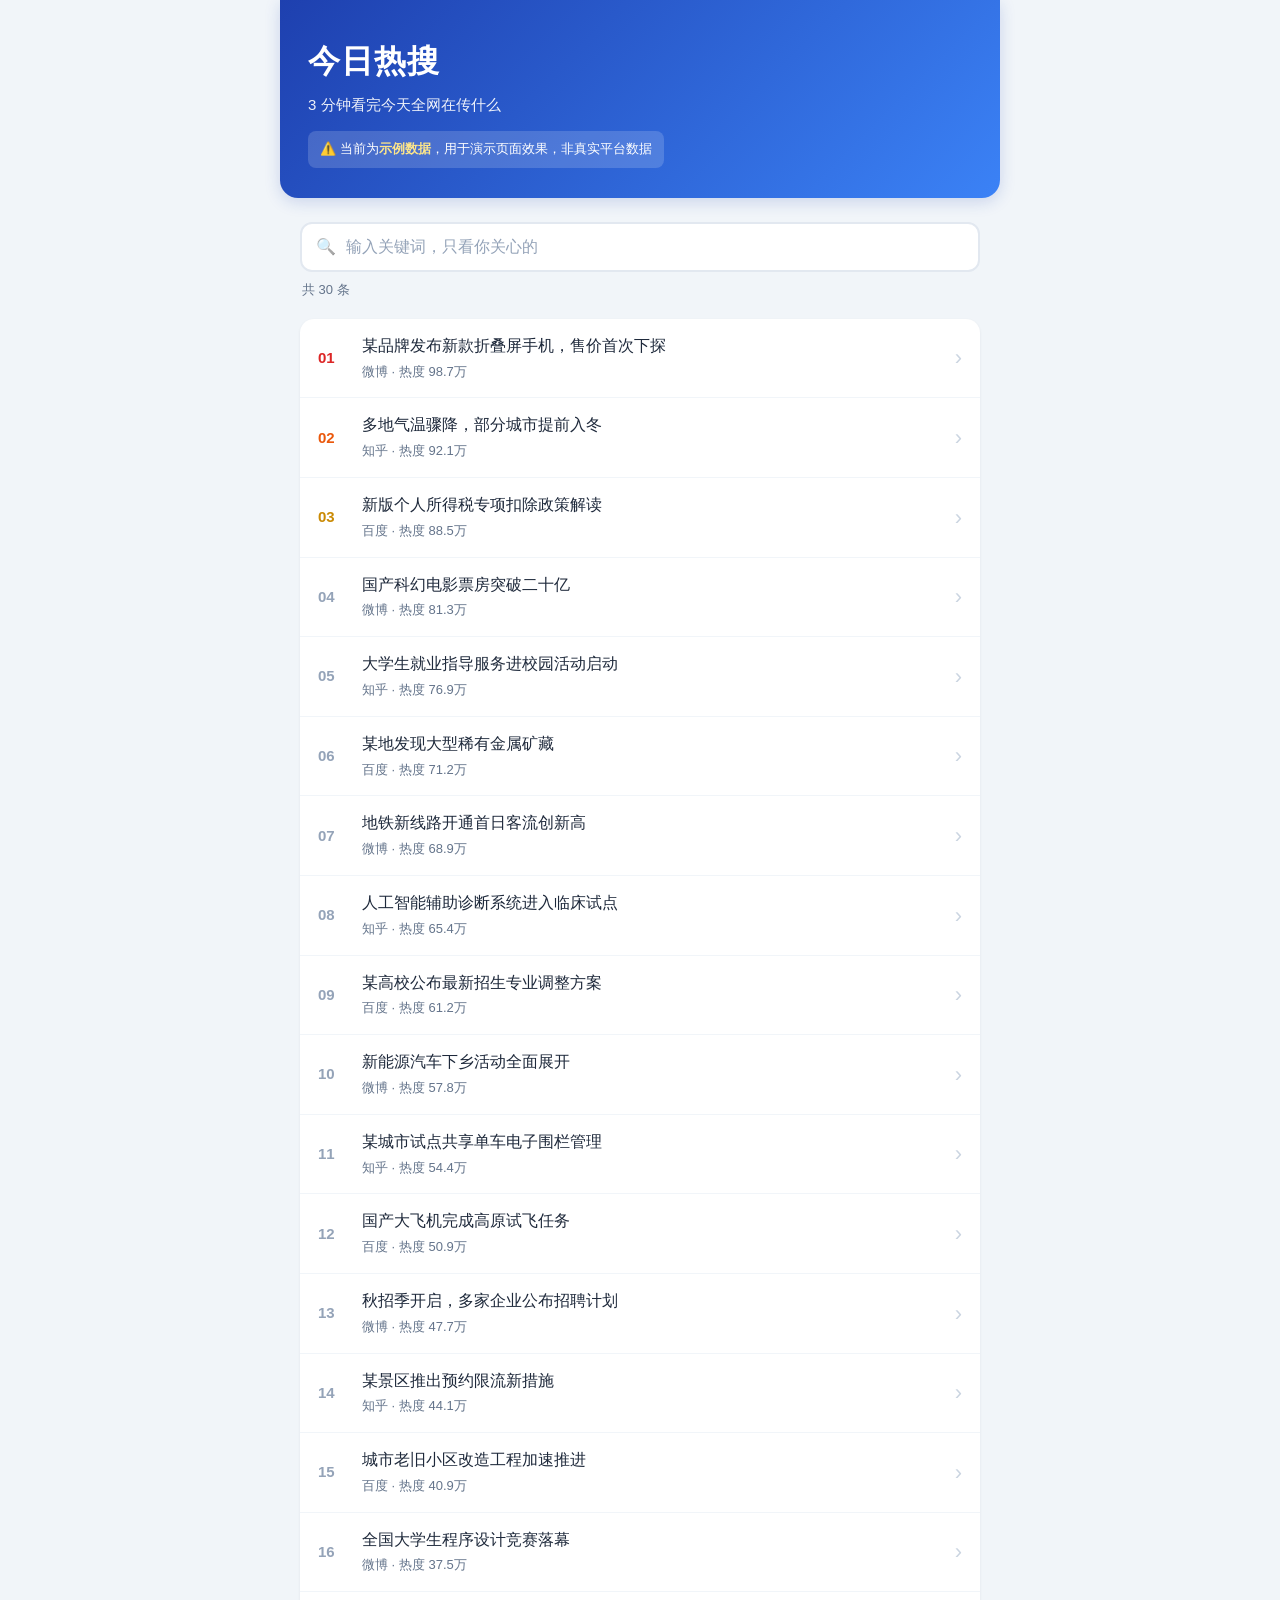
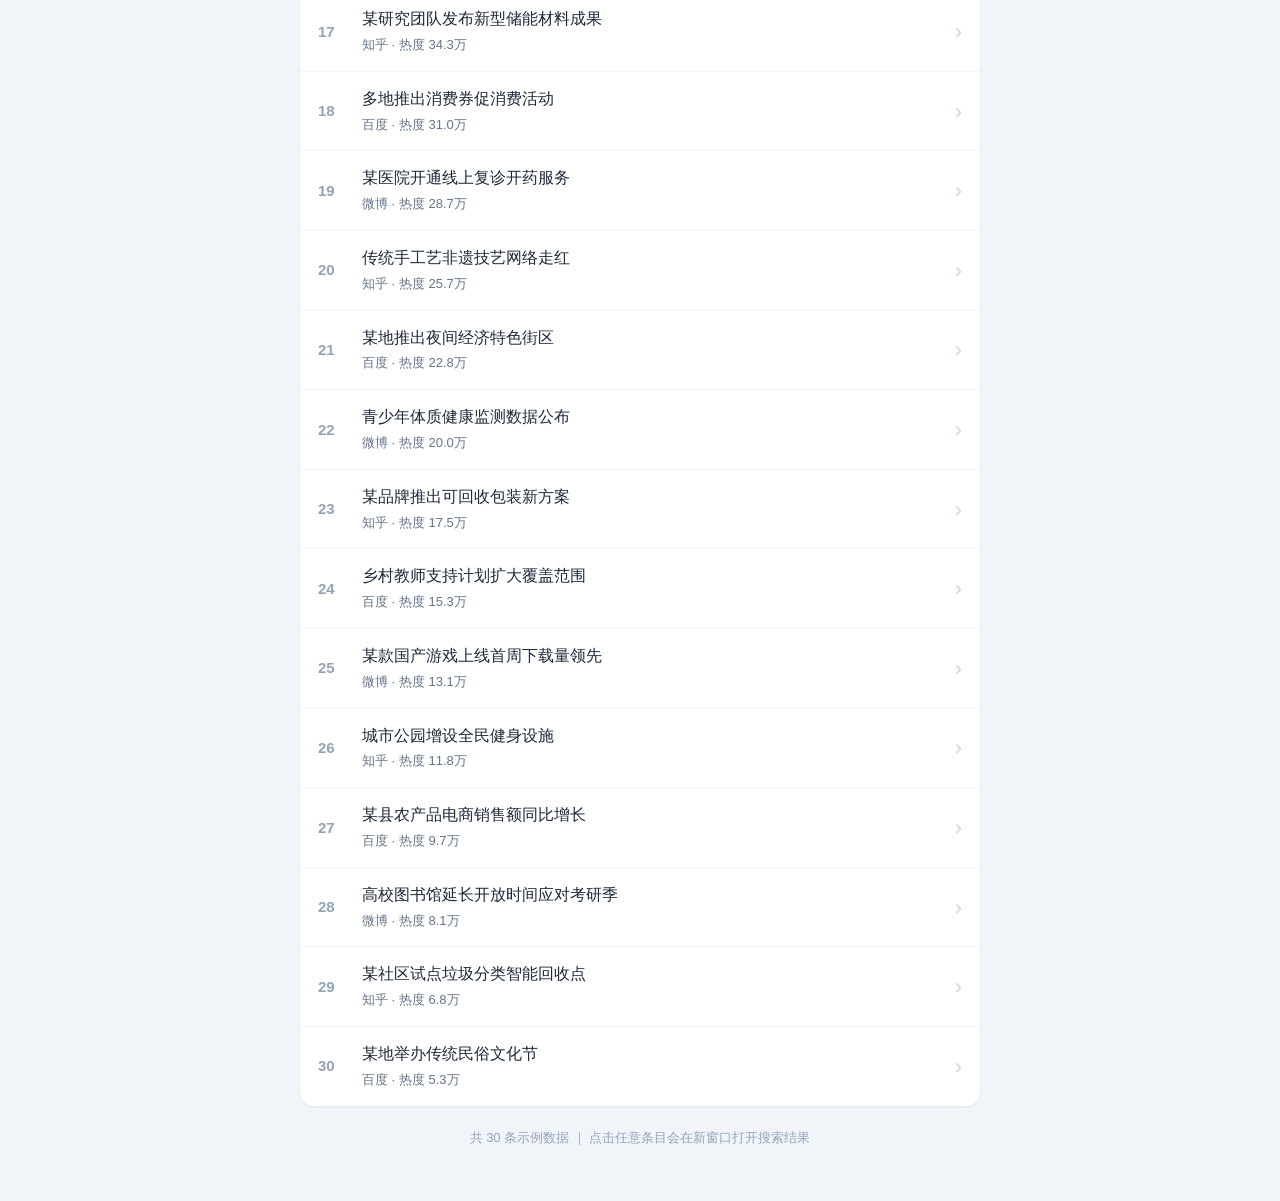
==== Hot-search/index.html @ b0551f39 "Day 7｜建成今日热搜网站第一版：页面可运行、筛选可用 改了什么：无  加了什么：Hot-search/ 五个文件 —— data.js（30 条示例数据，标题不含平台名、热度值互不相同）、inde" ====
<!DOCTYPE html>
<html lang="zh-CN">
<head>
  <meta charset="UTF-8">
  <meta name="viewport" content="width=device-width, initial-scale=1.0">
  <title>今日热搜 · 3 分钟看完今天全网在传什么</title>
  <link rel="stylesheet" href="style.css">
</head>
<body>

  <!-- ① 顶部区 -->
  <header class="site-header">
    <h1 class="site-title">今日热搜</h1>
    <p class="site-desc">3 分钟看完今天全网在传什么</p>
    <p class="site-note">⚠️ 当前为<b>示例数据</b>，用于演示页面效果，非真实平台数据</p>
  </header>

  <!-- ② 筛选区 -->
  <section class="filter-area">
    <div class="search-box">
      <span class="search-icon">🔍</span>
      <input
        type="text"
        id="keywordInput"
        class="search-input"
        placeholder="输入关键词，只看你关心的"
        autocomplete="off">
    </div>
    <p class="filter-hint" id="filterHint"></p>
  </section>

  <!-- ③ 列表区 -->
  <main class="list-area">
    <ol class="hot-list" id="hotList"></ol>

    <!-- ④ 空状态：筛选无结果时显示 -->
    <div class="empty-state" id="emptyState" hidden>
      <p class="empty-icon">🔍</p>
      <p class="empty-text">没有找到相关内容</p>
      <p class="empty-sub">换个关键词试试</p>
    </div>
  </main>

  <footer class="site-footer">
    <p>共 30 条示例数据 ｜ 点击任意条目会在新窗口打开搜索结果</p>
  </footer>

  <!-- 加载顺序：先数据，后逻辑 -->
  <script src="data.js"></script>
  <script src="app.js"></script>
</body>
</html>
---- Hot-search/style.css ----
/* ============================================================
   今日热搜网站 · 样式文件（style.css）
   ------------------------------------------------------------
   它只管一件事：东西长什么样。
   配色思路：深色标题区 + 浅色内容区，干净、信息密度高。
   ============================================================ */

/* ---------- 全局 ---------- */
* { box-sizing: border-box; }

body {
  margin: 0;
  padding: 0 0 40px;
  font-family: -apple-system, BlinkMacSystemFont, "Microsoft YaHei", "PingFang SC", sans-serif;
  background: #f1f5f9;
  color: #1e293b;
  line-height: 1.6;
  -webkit-font-smoothing: antialiased;
}

/* 把整页内容限制在中间一列，太宽了不好读 */
.site-header,
.filter-area,
.list-area,
.site-footer {
  max-width: 720px;
  margin-left: auto;
  margin-right: auto;
}

/* ---------- ① 顶部区 ---------- */
.site-header {
  background: linear-gradient(135deg, #1e40af 0%, #3b82f6 100%);
  color: #fff;
  padding: 36px 28px 30px;
  margin-top: 0;
  margin-bottom: 24px;
  border-radius: 0 0 18px 18px;
  box-shadow: 0 4px 16px rgba(30, 64, 175, .18);
}

.site-title {
  margin: 0 0 6px;
  font-size: 32px;
  font-weight: 800;
  letter-spacing: 1px;
}

.site-desc {
  margin: 0;
  font-size: 15px;
  opacity: .92;
}

/* 示例数据声明：不能省 —— PRD §4.4 规定不许宣称"全网热度" */
.site-note {
  margin: 14px 0 0;
  padding: 8px 12px;
  background: rgba(255, 255, 255, .16);
  border-radius: 8px;
  font-size: 13px;
  display: inline-block;
}
.site-note b { color: #fde68a; }

/* ---------- ② 筛选区 ---------- */
.filter-area { padding: 0 20px; margin-bottom: 18px; }

.search-box {
  position: relative;
  display: flex;
  align-items: center;
}

.search-icon {
  position: absolute;
  left: 16px;
  font-size: 16px;
  pointer-events: none;   /* 装饰用，别挡住点击 */
  opacity: .55;
}

.search-input {
  width: 100%;
  padding: 14px 18px 14px 44px;
  font-size: 15.5px;
  font-family: inherit;
  color: #1e293b;
  background: #fff;
  border: 2px solid #e2e8f0;
  border-radius: 12px;
  outline: none;
  transition: border-color .18s, box-shadow .18s;
}

.search-input::placeholder { color: #94a3b8; }

.search-input:focus {
  border-color: #3b82f6;
  box-shadow: 0 0 0 4px rgba(59, 130, 246, .12);
}

.filter-hint {
  margin: 8px 2px 0;
  font-size: 13px;
  color: #64748b;
  min-height: 20px;
}

/* ---------- ③ 列表区 ---------- */
.list-area { padding: 0 20px; }

.hot-list {
  list-style: none;
  margin: 0;
  padding: 0;
  background: #fff;
  border-radius: 14px;
  overflow: hidden;
  box-shadow: 0 1px 3px rgba(15, 23, 42, .07);
}

.hot-item {
  display: flex;
  align-items: center;
  gap: 14px;
  padding: 15px 18px;
  border-bottom: 1px solid #f1f5f9;
  cursor: pointer;               /* 鼠标变小手，暗示可点 */
  transition: background .15s;
}

.hot-item:last-child { border-bottom: none; }
.hot-item:hover { background: #f8fafc; }

/* 排名数字 */
.item-rank {
  flex: 0 0 30px;
  font-size: 15px;
  font-weight: 700;
  color: #94a3b8;
  font-variant-numeric: tabular-nums;   /* 数字等宽，对齐好看 */
}

/* 前三名加颜色 */
.item-rank.top-1 { color: #dc2626; }
.item-rank.top-2 { color: #ea580c; }
.item-rank.top-3 { color: #ca8a04; }

.item-main { flex: 1; min-width: 0; }   /* min-width:0 让长标题能正常省略 */

.item-title {
  margin: 0 0 3px;
  font-size: 15.5px;
  font-weight: 500;
  color: #1e293b;
  overflow: hidden;
  text-overflow: ellipsis;
  white-space: nowrap;      /* 标题太长就省略号，不换行（保证一行一条好扫） */
}

.item-meta {
  margin: 0;
  font-size: 13px;
  color: #64748b;
}

.item-arrow {
  flex: 0 0 auto;
  font-size: 22px;
  color: #cbd5e1;
  transition: color .15s, transform .15s;
}

.hot-item:hover .item-arrow {
  color: #3b82f6;
  transform: translateX(3px);
}

/* ---------- ④ 空状态 ---------- */
.empty-state {
  background: #fff;
  border-radius: 14px;
  padding: 56px 24px;
  text-align: center;
  box-shadow: 0 1px 3px rgba(15, 23, 42, .07);
}

.empty-icon { margin: 0 0 12px; font-size: 40px; opacity: .4; }

.empty-text {
  margin: 0 0 6px;
  font-size: 17px;
  font-weight: 600;
  color: #475569;
}

.empty-sub { margin: 0; font-size: 14px; color: #94a3b8; }

/* ---------- 页脚 ---------- */
.site-footer {
  margin-top: 22px;
  padding: 0 20px;
  text-align: center;
  font-size: 13px;
  color: #94a3b8;
}

/* ---------- 小屏适配（手机上也好用） ---------- */
@media (max-width: 480px) {
  .site-title { font-size: 26px; }
  .site-header { padding: 28px 20px 24px; }
  .hot-item { padding: 13px 14px; gap: 10px; }
  .item-title { font-size: 15px; }
}
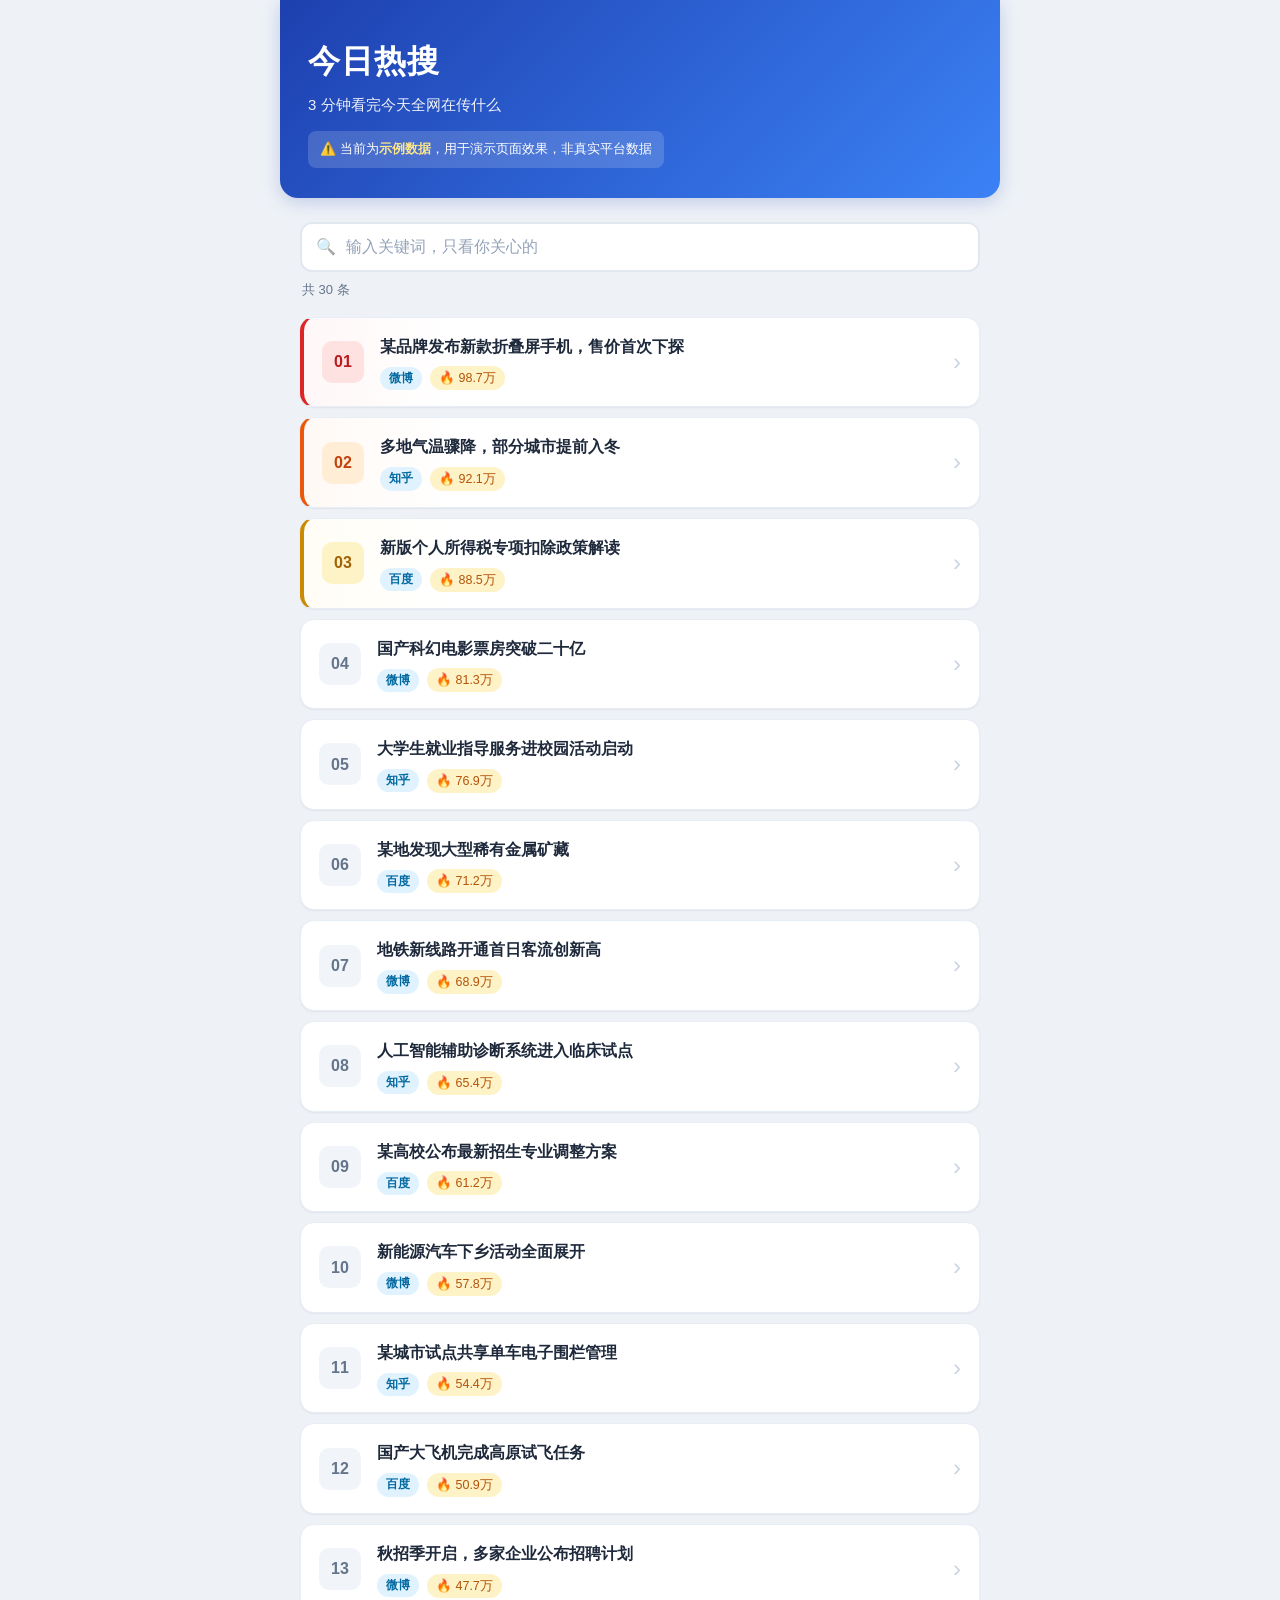
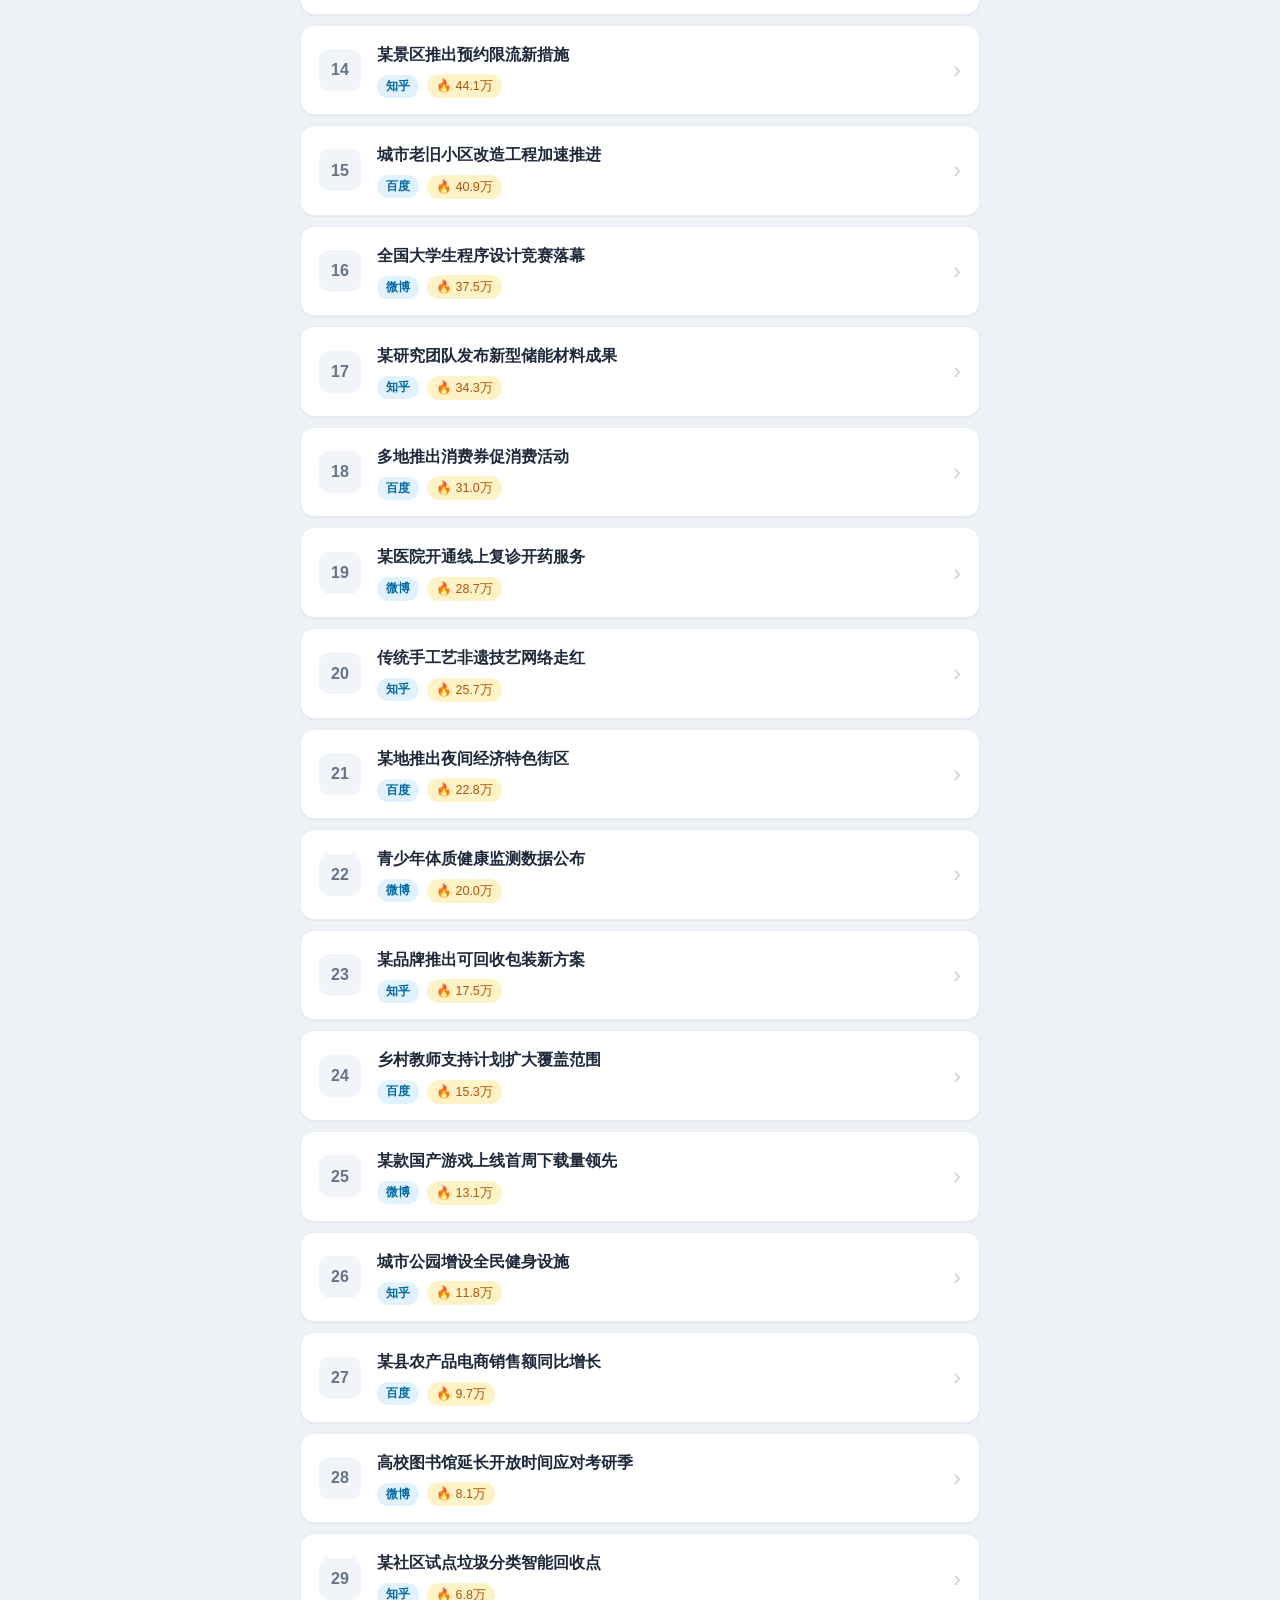
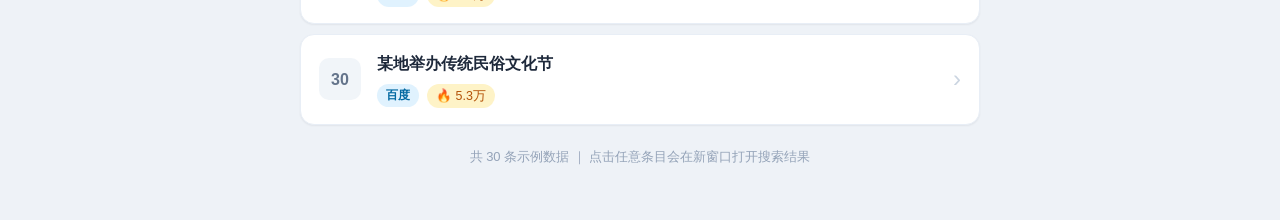
==== commit fa1ca7fc: "Day 8｜主视图 mock 数据版：四种页面状态 + 卡片化列表 改了什么：Hot-search 下的 index.html（补四个状态结构块）、app.js（重写：异步取数 + 四态管理 + 可复" ====
--- a/Hot-search/index.html
+++ b/Hot-search/index.html
@@ -29,16 +29,33 @@
     <p class="filter-hint" id="filterHint"></p>
   </section>
 
-  <!-- ③ 列表区 -->
+  <!-- ③ 主区域：四种状态，同一时刻只显示一种 -->
   <main class="list-area">
+
+    <!-- 状态一：有数据（卡片列表） -->
     <ol class="hot-list" id="hotList"></ol>
 
-    <!-- ④ 空状态：筛选无结果时显示 -->
-    <div class="empty-state" id="emptyState" hidden>
-      <p class="empty-icon">🔍</p>
-      <p class="empty-text">没有找到相关内容</p>
-      <p class="empty-sub">换个关键词试试</p>
+    <!-- 状态二：加载中 -->
+    <div class="state-box" id="stateLoading" hidden>
+      <div class="spinner"></div>
+      <p class="state-title">正在加载热点…</p>
     </div>
+
+    <!-- 状态三：没有内容（筛选无结果） -->
+    <div class="state-box" id="stateEmpty" hidden>
+      <p class="state-icon">🔍</p>
+      <p class="state-title">没有找到相关内容</p>
+      <p class="state-sub">换个关键词试试</p>
+    </div>
+
+    <!-- 状态四：出错了 -->
+    <div class="state-box is-error" id="stateError" hidden>
+      <p class="state-icon">⚠️</p>
+      <p class="state-title">内容加载失败</p>
+      <p class="state-sub" id="errorDetail"></p>
+      <button class="retry-btn" id="retryBtn" type="button">重新加载</button>
+    </div>
+
   </main>
 
   <footer class="site-footer">
--- a/Hot-search/style.css
+++ b/Hot-search/style.css
@@ -2,7 +2,10 @@
    今日热搜网站 · 样式文件（style.css）
    ------------------------------------------------------------
    它只管一件事：东西长什么样。
-   配色思路：深色标题区 + 浅色内容区，干净、信息密度高。
+
+   【Day 8 更新】
+     · 列表项从"连成一片"改成【独立卡片】—— 每条一张，有阴影、有间距
+     · 补齐四种状态的样式：加载中 / 有数据 / 空 / 出错
    ============================================================ */
 
 /* ---------- 全局 ---------- */
@@ -12,13 +15,12 @@
   margin: 0;
   padding: 0 0 40px;
   font-family: -apple-system, BlinkMacSystemFont, "Microsoft YaHei", "PingFang SC", sans-serif;
-  background: #f1f5f9;
+  background: #eef2f7;
   color: #1e293b;
   line-height: 1.6;
   -webkit-font-smoothing: antialiased;
 }
 
-/* 把整页内容限制在中间一列，太宽了不好读 */
 .site-header,
 .filter-area,
 .list-area,
@@ -33,10 +35,9 @@
   background: linear-gradient(135deg, #1e40af 0%, #3b82f6 100%);
   color: #fff;
   padding: 36px 28px 30px;
-  margin-top: 0;
   margin-bottom: 24px;
   border-radius: 0 0 18px 18px;
-  box-shadow: 0 4px 16px rgba(30, 64, 175, .18);
+  box-shadow: 0 4px 18px rgba(30, 64, 175, .22);
 }
 
 .site-title {
@@ -46,11 +47,7 @@
   letter-spacing: 1px;
 }
 
-.site-desc {
-  margin: 0;
-  font-size: 15px;
-  opacity: .92;
-}
+.site-desc { margin: 0; font-size: 15px; opacity: .92; }
 
 /* 示例数据声明：不能省 —— PRD §4.4 规定不许宣称"全网热度" */
 .site-note {
@@ -64,19 +61,15 @@
 .site-note b { color: #fde68a; }
 
 /* ---------- ② 筛选区 ---------- */
-.filter-area { padding: 0 20px; margin-bottom: 18px; }
-
-.search-box {
-  position: relative;
-  display: flex;
-  align-items: center;
-}
+.filter-area { padding: 0 20px; margin-bottom: 16px; }
+
+.search-box { position: relative; display: flex; align-items: center; }
 
 .search-icon {
   position: absolute;
   left: 16px;
   font-size: 16px;
-  pointer-events: none;   /* 装饰用，别挡住点击 */
+  pointer-events: none;
   opacity: .55;
 }
 
@@ -107,95 +100,179 @@
   min-height: 20px;
 }
 
-/* ---------- ③ 列表区 ---------- */
+/* ============================================================
+   ③ 卡片列表区（Day 8：改成明显的独立卡片）
+   ============================================================ */
 .list-area { padding: 0 20px; }
 
 .hot-list {
   list-style: none;
   margin: 0;
   padding: 0;
-  background: #fff;
-  border-radius: 14px;
-  overflow: hidden;
-  box-shadow: 0 1px 3px rgba(15, 23, 42, .07);
-}
-
-.hot-item {
+  display: flex;
+  flex-direction: column;
+  gap: 10px;                 /* 卡片之间的间距 —— 让它一眼就是"一张张卡" */
+}
+
+/* ⚠️ 必须补这一条！
+   原因：HTML 的 hidden 属性靠 display:none 生效，
+        但上面给 .hot-list 显式写了 display:flex，会把它盖掉 ——
+        结果就是"藏了但还看得见"。
+   这条规则的意思是：带 hidden 属性的 .hot-list，一律不显示。
+   （其他状态框也同理，见文件末尾的统一处理） */
+[hidden] { display: none !important; }
+
+.hot-card {
   display: flex;
   align-items: center;
-  gap: 14px;
-  padding: 15px 18px;
-  border-bottom: 1px solid #f1f5f9;
-  cursor: pointer;               /* 鼠标变小手，暗示可点 */
-  transition: background .15s;
-}
-
-.hot-item:last-child { border-bottom: none; }
-.hot-item:hover { background: #f8fafc; }
-
-/* 排名数字 */
-.item-rank {
-  flex: 0 0 30px;
-  font-size: 15px;
-  font-weight: 700;
-  color: #94a3b8;
-  font-variant-numeric: tabular-nums;   /* 数字等宽，对齐好看 */
-}
-
-/* 前三名加颜色 */
-.item-rank.top-1 { color: #dc2626; }
-.item-rank.top-2 { color: #ea580c; }
-.item-rank.top-3 { color: #ca8a04; }
-
-.item-main { flex: 1; min-width: 0; }   /* min-width:0 让长标题能正常省略 */
-
-.item-title {
-  margin: 0 0 3px;
-  font-size: 15.5px;
-  font-weight: 500;
+  gap: 16px;
+  padding: 16px 18px;
+  background: #fff;
+  border: 1px solid #e8eef6;
+  border-radius: 14px;
+  box-shadow: 0 1px 2px rgba(15, 23, 42, .06);
+  cursor: pointer;
+  transition: transform .16s, box-shadow .16s, border-color .16s;
+}
+
+.hot-card:hover {
+  transform: translateY(-2px);                          /* 轻轻抬起 */
+  box-shadow: 0 8px 20px rgba(30, 64, 175, .13);
+  border-color: #bfdbfe;
+}
+
+.hot-card:focus-visible {
+  outline: 3px solid #93c5fd;
+  outline-offset: 2px;
+}
+
+/* 前三名卡片：左侧加一道彩色竖条 */
+.hot-card.is-top3 { border-left: 4px solid #e2e8f0; }
+.hot-card.top-1 { border-left-color: #dc2626; background: linear-gradient(90deg, #fff7f7 0%, #fff 22%); }
+.hot-card.top-2 { border-left-color: #ea580c; background: linear-gradient(90deg, #fff9f5 0%, #fff 22%); }
+.hot-card.top-3 { border-left-color: #ca8a04; background: linear-gradient(90deg, #fffdf5 0%, #fff 22%); }
+
+/* 排名徽章 */
+.card-rank {
+  flex: 0 0 42px;
+  height: 42px;
+  display: flex;
+  align-items: center;
+  justify-content: center;
+  font-size: 16px;
+  font-weight: 800;
+  color: #64748b;
+  background: #f1f5f9;
+  border-radius: 10px;
+  font-variant-numeric: tabular-nums;
+  transition: background .16s, color .16s;
+}
+
+.hot-card.top-1 .card-rank { background: #fee2e2; color: #b91c1c; }
+.hot-card.top-2 .card-rank { background: #ffedd5; color: #c2410c; }
+.hot-card.top-3 .card-rank { background: #fef3c7; color: #a16207; }
+
+.card-body { flex: 1; min-width: 0; }
+
+.card-title {
+  margin: 0 0 7px;
+  font-size: 16px;
+  font-weight: 600;
   color: #1e293b;
   overflow: hidden;
   text-overflow: ellipsis;
-  white-space: nowrap;      /* 标题太长就省略号，不换行（保证一行一条好扫） */
-}
-
-.item-meta {
-  margin: 0;
-  font-size: 13px;
-  color: #64748b;
-}
-
-.item-arrow {
+  white-space: nowrap;
+}
+
+.hot-card:hover .card-title { color: #1d4ed8; }
+
+/* 平台 + 热度 做成两个小标签 */
+.card-meta { display: flex; align-items: center; gap: 8px; }
+
+.card-platform {
+  font-size: 12px;
+  font-weight: 600;
+  color: #0369a1;
+  background: #e0f2fe;
+  padding: 2px 9px;
+  border-radius: 20px;
+}
+
+.card-heat {
+  font-size: 12.5px;
+  color: #b45309;
+  background: #fef3c7;
+  padding: 2px 9px;
+  border-radius: 20px;
+  font-variant-numeric: tabular-nums;
+}
+
+.card-arrow {
   flex: 0 0 auto;
-  font-size: 22px;
+  font-size: 24px;
   color: #cbd5e1;
-  transition: color .15s, transform .15s;
-}
-
-.hot-item:hover .item-arrow {
-  color: #3b82f6;
-  transform: translateX(3px);
-}
-
-/* ---------- ④ 空状态 ---------- */
-.empty-state {
+  transition: color .16s, transform .16s;
+}
+
+.hot-card:hover .card-arrow { color: #3b82f6; transform: translateX(4px); }
+
+/* ============================================================
+   ④ 三种"非列表"状态的通用样式
+   ============================================================ */
+.state-box {
   background: #fff;
+  border: 1px solid #e8eef6;
   border-radius: 14px;
   padding: 56px 24px;
   text-align: center;
-  box-shadow: 0 1px 3px rgba(15, 23, 42, .07);
-}
-
-.empty-icon { margin: 0 0 12px; font-size: 40px; opacity: .4; }
-
-.empty-text {
+  box-shadow: 0 1px 2px rgba(15, 23, 42, .06);
+}
+
+.state-icon { margin: 0 0 12px; font-size: 42px; opacity: .45; line-height: 1; }
+
+.state-title {
   margin: 0 0 6px;
   font-size: 17px;
   font-weight: 600;
   color: #475569;
 }
 
-.empty-sub { margin: 0; font-size: 14px; color: #94a3b8; }
+.state-sub { margin: 0; font-size: 14px; color: #94a3b8; word-break: break-all; }
+
+/* 加载中的转圈 */
+.spinner {
+  width: 38px;
+  height: 38px;
+  margin: 0 auto 16px;
+  border: 4px solid #e2e8f0;
+  border-top-color: #3b82f6;
+  border-radius: 50%;
+  animation: spin .8s linear infinite;
+}
+
+@keyframes spin { to { transform: rotate(360deg); } }
+
+/* 出错状态：换个颜色，让人一眼看出"这是出问题了" */
+.state-box.is-error { border-color: #fecaca; background: #fffbfb; }
+.state-box.is-error .state-icon { opacity: .7; }
+.state-box.is-error .state-title { color: #b91c1c; }
+
+.retry-btn {
+  margin-top: 18px;
+  padding: 9px 24px;
+  font-size: 14.5px;
+  font-family: inherit;
+  font-weight: 600;
+  color: #fff;
+  background: #dc2626;
+  border: none;
+  border-radius: 9px;
+  cursor: pointer;
+  transition: background .16s, transform .1s;
+}
+
+.retry-btn:hover { background: #b91c1c; }
+.retry-btn:active { transform: scale(.97); }
 
 /* ---------- 页脚 ---------- */
 .site-footer {
@@ -206,10 +283,12 @@
   color: #94a3b8;
 }
 
-/* ---------- 小屏适配（手机上也好用） ---------- */
+/* ---------- 小屏适配 ---------- */
 @media (max-width: 480px) {
   .site-title { font-size: 26px; }
   .site-header { padding: 28px 20px 24px; }
-  .hot-item { padding: 13px 14px; gap: 10px; }
-  .item-title { font-size: 15px; }
-}
+  .hot-card { padding: 14px; gap: 12px; }
+  .card-rank { flex: 0 0 36px; height: 36px; font-size: 14px; }
+  .card-title { font-size: 15px; }
+  .state-box { padding: 44px 18px; }
+}
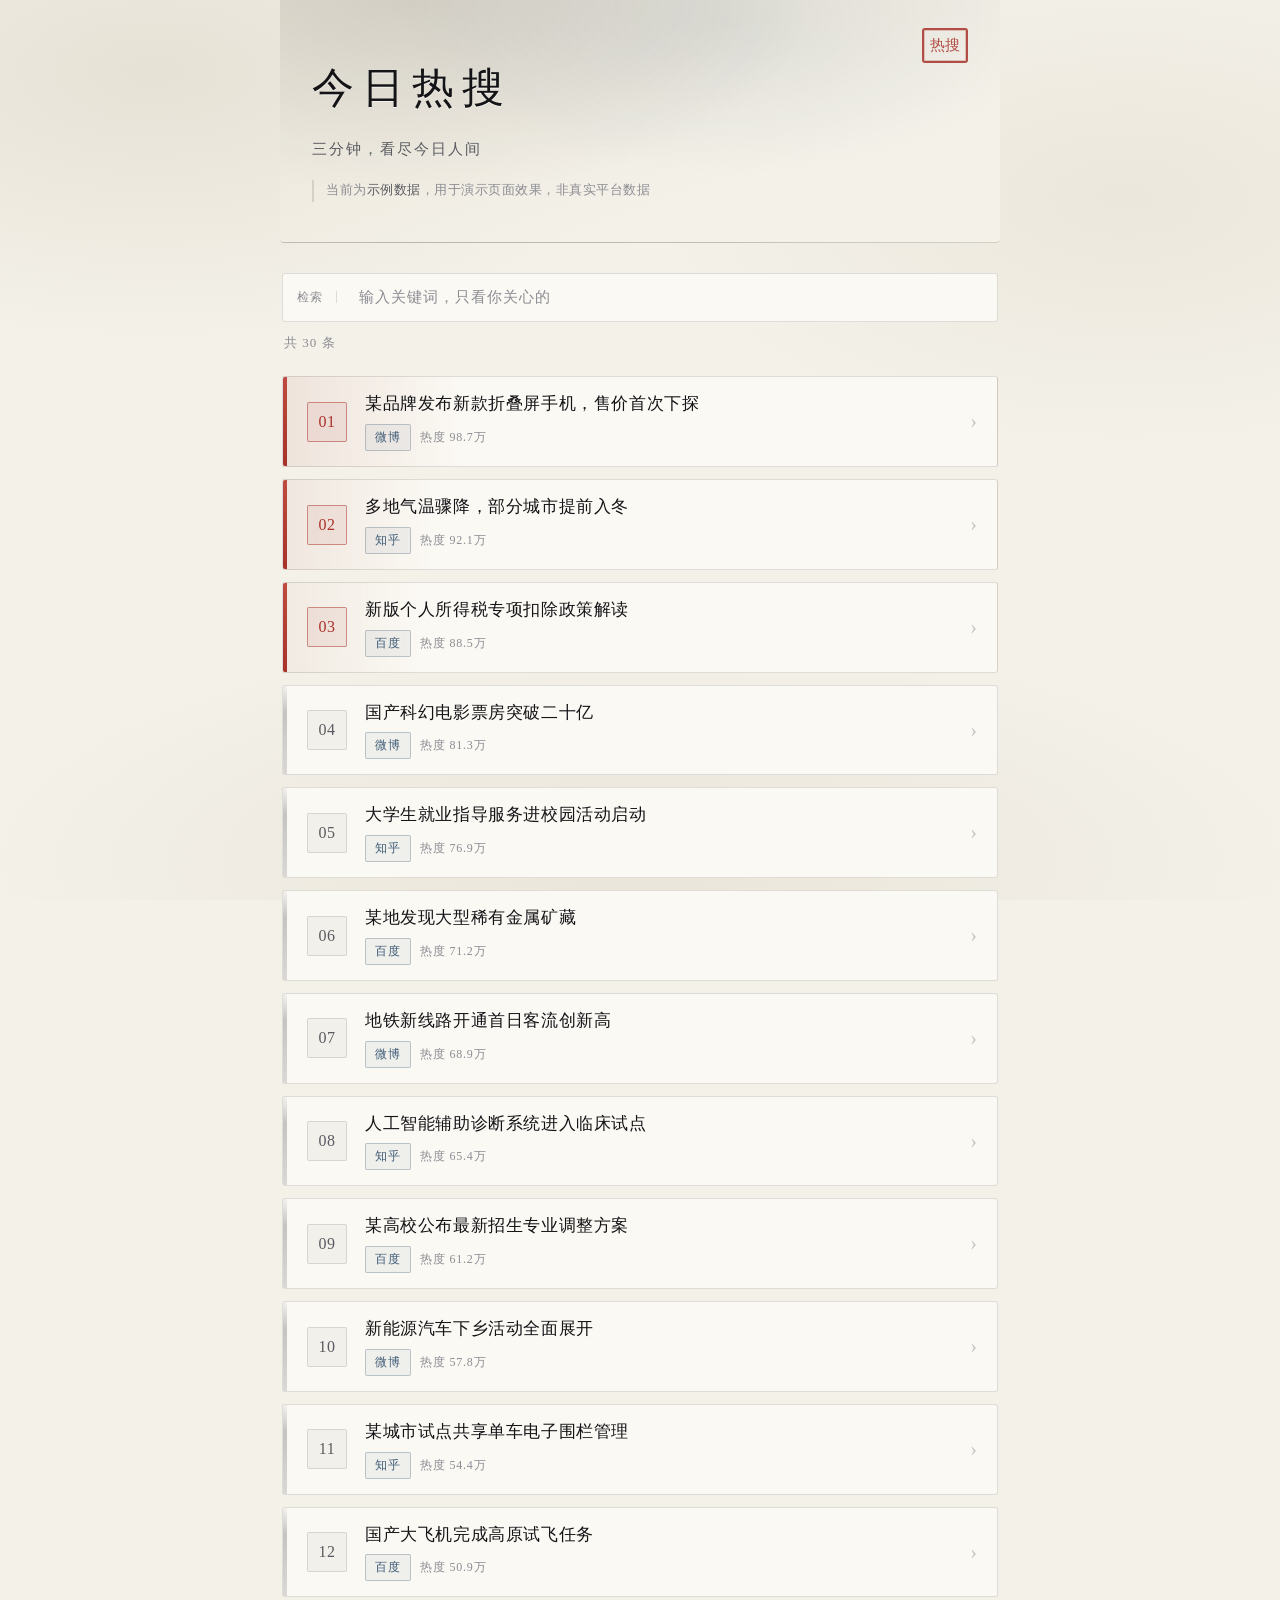
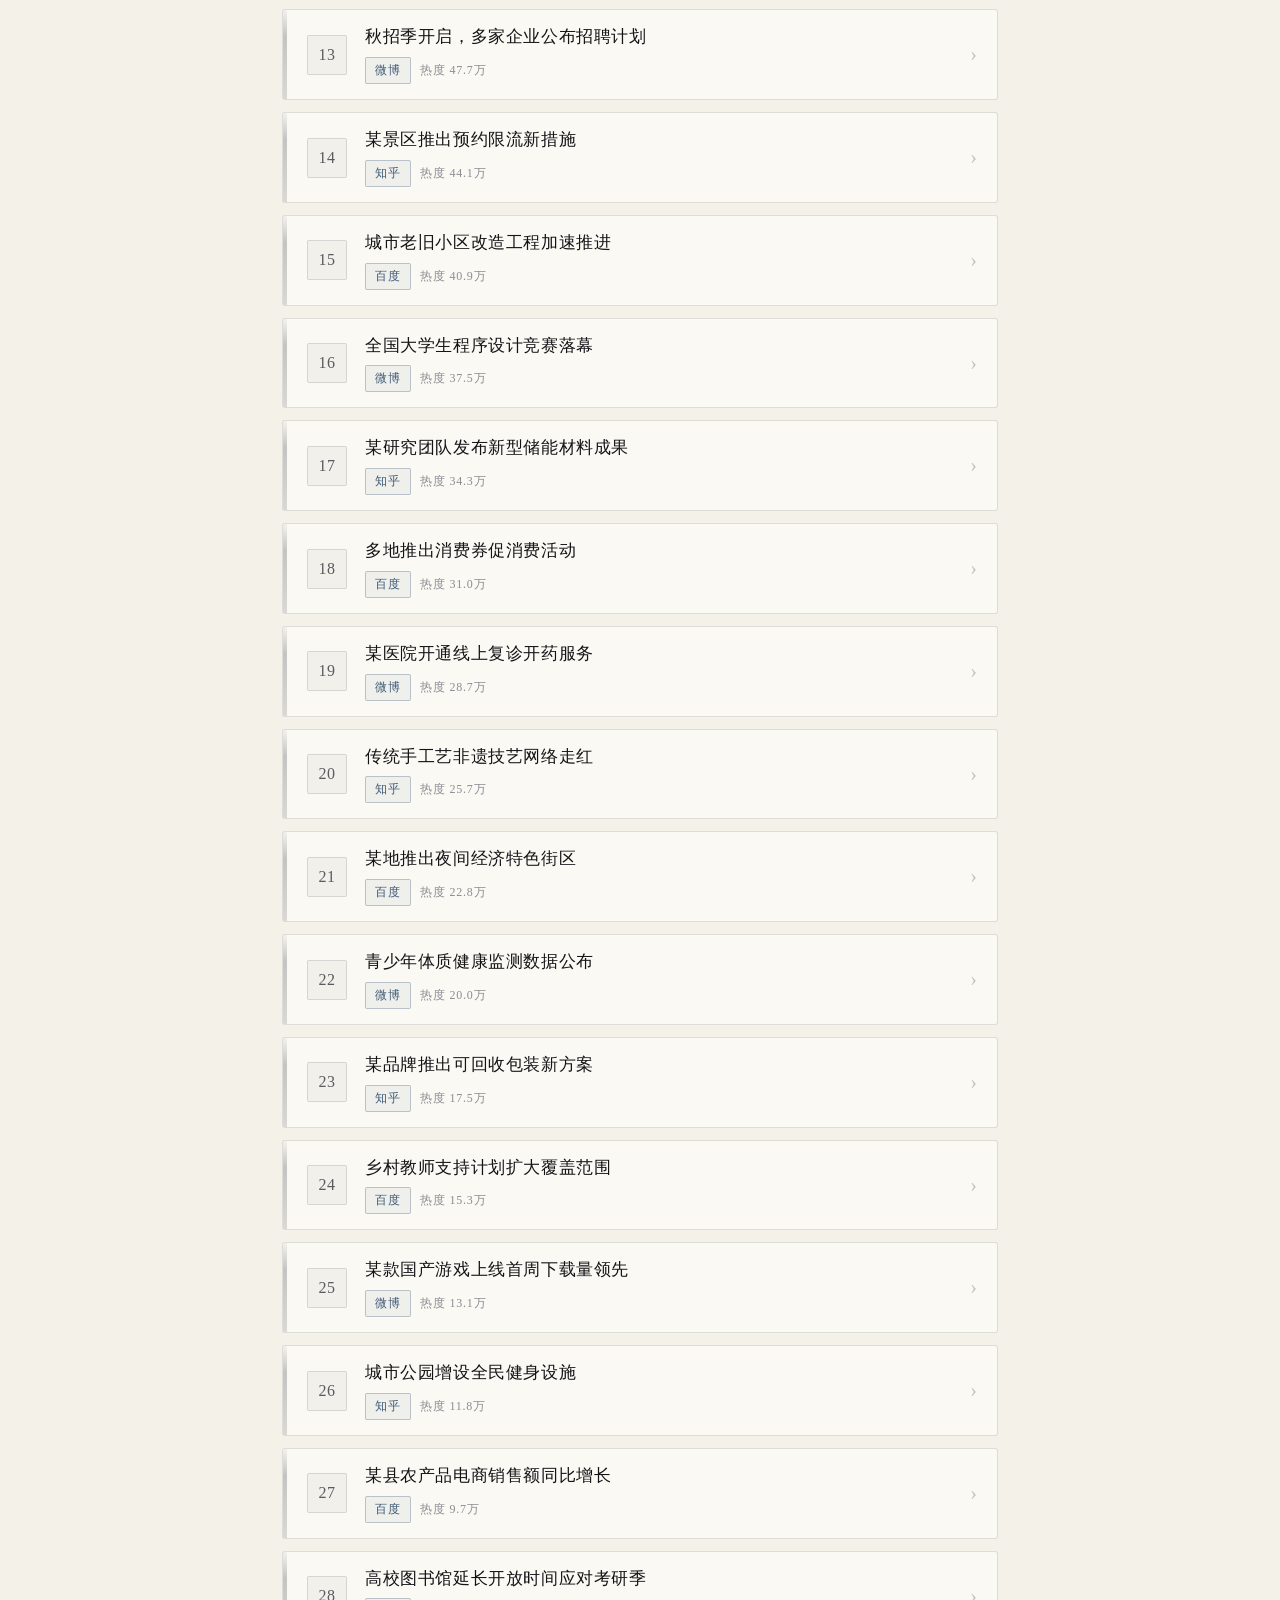
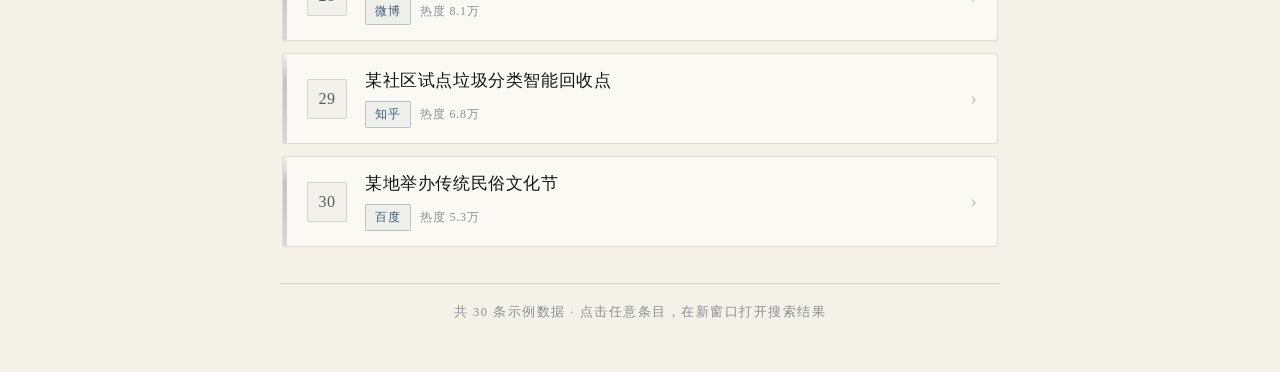
==== commit bffb37b2: "Day 9｜界面重做为水墨国风：宣纸底 + 松烟墨 + 朱砂印 改了什么：style.css（整站重写为水墨国风：:root 配色变量、宣纸底纹、墨色三档文字、朱砂印章、毛笔竖条卡片、国风状态框与按钮" ====
--- a/Hot-search/index.html
+++ b/Hot-search/index.html
@@ -8,17 +8,18 @@
 </head>
 <body>
 
-  <!-- ① 顶部区 -->
+  <!-- ① 顶部区（水墨题头） -->
   <header class="site-header">
+    <p class="header-seal">热搜</p>
     <h1 class="site-title">今日热搜</h1>
-    <p class="site-desc">3 分钟看完今天全网在传什么</p>
-    <p class="site-note">⚠️ 当前为<b>示例数据</b>，用于演示页面效果，非真实平台数据</p>
+    <p class="site-desc">三分钟，看尽今日人间</p>
+    <p class="site-note">当前为<b>示例数据</b>，用于演示页面效果，非真实平台数据</p>
   </header>
 
   <!-- ② 筛选区 -->
   <section class="filter-area">
     <div class="search-box">
-      <span class="search-icon">🔍</span>
+      <span class="search-icon">检索</span>
       <input
         type="text"
         id="keywordInput"
@@ -38,19 +39,20 @@
     <!-- 状态二：加载中 -->
     <div class="state-box" id="stateLoading" hidden>
       <div class="spinner"></div>
-      <p class="state-title">正在加载热点…</p>
+      <p class="state-title">正在展卷</p>
+      <p class="state-sub">正在取回今日热点…</p>
     </div>
 
     <!-- 状态三：没有内容（筛选无结果） -->
     <div class="state-box" id="stateEmpty" hidden>
-      <p class="state-icon">🔍</p>
+      <p class="state-glyph">空</p>
       <p class="state-title">没有找到相关内容</p>
       <p class="state-sub">换个关键词试试</p>
     </div>
 
     <!-- 状态四：出错了 -->
     <div class="state-box is-error" id="stateError" hidden>
-      <p class="state-icon">⚠️</p>
+      <p class="state-glyph is-error-glyph">误</p>
       <p class="state-title">内容加载失败</p>
       <p class="state-sub" id="errorDetail"></p>
       <button class="retry-btn" id="retryBtn" type="button">重新加载</button>
@@ -59,7 +61,7 @@
   </main>
 
   <footer class="site-footer">
-    <p>共 30 条示例数据 ｜ 点击任意条目会在新窗口打开搜索结果</p>
+    <p>共 30 条示例数据 · 点击任意条目，在新窗口打开搜索结果</p>
   </footer>
 
   <!-- 加载顺序：先数据，后逻辑 -->
--- a/Hot-search/style.css
+++ b/Hot-search/style.css
@@ -3,21 +3,51 @@
    ------------------------------------------------------------
    它只管一件事：东西长什么样。
 
-   【Day 8 更新】
-     · 列表项从"连成一片"改成【独立卡片】—— 每条一张，有阴影、有间距
-     · 补齐四种状态的样式：加载中 / 有数据 / 空 / 出错
-   ============================================================ */
+   【Day 8 更新】列表改成独立卡片 + 补齐四种状态样式
+   【Day 9 更新】整体改成【水墨国风】
+     · 底色 = 宣纸的米白/浅灰（做旧纸纹）
+     · 文字 = 墨色（不是纯黑，是带蓝灰的"松烟墨"）
+     · 强调色 = 朱砂红（印章）+ 石青（点缀）
+     · 字体 = 优先宋体/楷体，横细竖粗，有笔锋感
+     · 装饰 = 顶部水墨晕染、卡片左侧毛笔竖条、印章式排名
+   ============================================================ */
+
+/* ---------- 水墨配色（先定好，下面全部引用这几个变量） ----------
+   好处：以后想微调色调，只改这里几行，整站跟着变。 */
+:root {
+  --paper:        #f4f1e9;   /* 宣纸底色：偏暖的米白 */
+  --paper-deep:   #eae5d8;   /* 稍深一点的纸，用于分区 */
+  --paper-card:   #fbf9f4;   /* 卡片纸：比底色更亮，像新铺的一张纸 */
+  --ink:          #2b2b2f;   /* 松烟墨：正文字色，不是纯黑 */
+  --ink-strong:   #141417;   /* 浓墨：标题 */
+  --ink-mid:      #5a5a60;   /* 中墨：次要文字 */
+  --ink-light:    #8c8c93;   /* 淡墨：提示文字 */
+  --ink-wash:     rgba(43, 43, 47, .08);  /* 墨晕：用于阴影和分隔 */
+  --cinnabar:     #a8322a;   /* 朱砂：印章红，全站唯一的重色 */
+  --cinnabar-lt:  #c04a3f;   /* 浅朱砂：悬浮态 */
+  --azurite:      #3d5a75;   /* 石青：冷色点缀 */
+  --border-ink:   rgba(43, 43, 47, .14);  /* 墨线：作边框 */
+}
 
 /* ---------- 全局 ---------- */
 * { box-sizing: border-box; }
 
 body {
   margin: 0;
-  padding: 0 0 40px;
-  font-family: -apple-system, BlinkMacSystemFont, "Microsoft YaHei", "PingFang SC", sans-serif;
-  background: #eef2f7;
-  color: #1e293b;
-  line-height: 1.6;
+  padding: 0 0 48px;
+  /* 宋体系列在前、楷体兜底 → 有书法味的横细竖粗 */
+  font-family: "Songti SC", "SimSun", "Noto Serif SC", "Source Han Serif SC",
+               "STKaiti", "KaiTi", Georgia, serif;
+  color: var(--ink);
+  line-height: 1.75;
+  /* 宣纸底：叠三层极淡的径向色斑，模拟纸张的云纹与陈旧感
+     （纯 CSS 画，不加载任何图片，双击打开也不会因为跨域失败） */
+  background-color: var(--paper);
+  background-image:
+    radial-gradient(ellipse 70% 50% at 12% 8%,  rgba(200, 190, 168, .30), transparent 60%),
+    radial-gradient(ellipse 60% 45% at 88% 22%, rgba(210, 202, 182, .26), transparent 62%),
+    radial-gradient(ellipse 80% 40% at 50% 96%, rgba(196, 186, 164, .22), transparent 65%);
+  background-attachment: fixed;
   -webkit-font-smoothing: antialiased;
 }
 
@@ -30,80 +60,130 @@
   margin-right: auto;
 }
 
-/* ---------- ① 顶部区 ---------- */
+/* ============================================================
+   ① 顶部区 —— 水墨晕染的题头
+   ============================================================ */
 .site-header {
-  background: linear-gradient(135deg, #1e40af 0%, #3b82f6 100%);
-  color: #fff;
-  padding: 36px 28px 30px;
-  margin-bottom: 24px;
-  border-radius: 0 0 18px 18px;
-  box-shadow: 0 4px 18px rgba(30, 64, 175, .22);
+  position: relative;
+  padding: 52px 32px 40px;
+  margin-bottom: 30px;
+  overflow: hidden;
+  /* 宣纸上泼了一片淡墨：由深到浅，向右散开 */
+  background:
+    radial-gradient(ellipse 90% 130% at 18% 0%,   rgba(43, 43, 47, .13), transparent 62%),
+    radial-gradient(ellipse 70% 100% at 62% 8%,   rgba(61, 90, 117, .10), transparent 64%),
+    linear-gradient(160deg, var(--paper-deep) 0%, var(--paper) 70%);
+  border-bottom: 1px solid var(--border-ink);
+  border-radius: 0 0 4px 4px;
+}
+
+/* 题头左上的朱砂印章：一个方框 + 「热搜」二字 */
+.header-seal {
+  position: absolute;
+  top: 28px;
+  right: 32px;
+  margin: 0;
+  padding: 7px 6px;
+  width: 46px;
+  display: flex;
+  flex-direction: column;
+  align-items: center;
+  justify-content: center;
+  font-size: 15px;
+  font-weight: 500;
+  line-height: 1.15;
+  letter-spacing: 0;
+  color: var(--cinnabar);
+  border: 2px solid var(--cinnabar);
+  border-radius: 3px;
+  opacity: .85;
+  box-shadow: inset 0 0 0 1px rgba(168, 50, 42, .28);
 }
 
 .site-title {
-  margin: 0 0 6px;
-  font-size: 32px;
-  font-weight: 800;
-  letter-spacing: 1px;
-}
-
-.site-desc { margin: 0; font-size: 15px; opacity: .92; }
-
-/* 示例数据声明：不能省 —— PRD §4.4 规定不许宣称"全网热度" */
+  margin: 0 0 10px;
+  font-size: 42px;
+  font-weight: 500;
+  letter-spacing: 8px;         /* 字距拉开，像落款的疏朗 */
+  color: var(--ink-strong);
+  text-shadow: 0 1px 0 rgba(255, 255, 255, .6);
+}
+
+.site-desc {
+  margin: 0;
+  font-size: 15px;
+  letter-spacing: 2px;
+  color: var(--ink-mid);
+}
+
 .site-note {
-  margin: 14px 0 0;
-  padding: 8px 12px;
-  background: rgba(255, 255, 255, .16);
-  border-radius: 8px;
-  font-size: 13px;
-  display: inline-block;
-}
-.site-note b { color: #fde68a; }
-
-/* ---------- ② 筛选区 ---------- */
-.filter-area { padding: 0 20px; margin-bottom: 16px; }
+  margin: 18px 0 0;
+  font-size: 12.5px;
+  letter-spacing: .5px;
+  color: var(--ink-light);
+  padding-left: 12px;
+  /* 用左侧一道墨线代替图标，更素 */
+  border-left: 2px solid var(--border-ink);
+}
+
+.site-note b { color: var(--ink-mid); font-weight: 500; }
+
+/* ============================================================
+   ② 筛选区 —— 像在纸上题字
+   ============================================================ */
+.filter-area { margin-bottom: 22px; padding: 0 2px; }
 
 .search-box { position: relative; display: flex; align-items: center; }
 
 .search-icon {
   position: absolute;
-  left: 16px;
-  font-size: 16px;
+  left: 15px;
+  top: 50%;
+  transform: translateY(-50%);
+  font-size: 12px;
+  letter-spacing: 1px;
+  line-height: 1;
+  color: var(--ink-light);
   pointer-events: none;
-  opacity: .55;
+  user-select: none;
+  /* 用一道细竖线把"检索"和输入区隔开，像书页的界栏 */
+  padding-right: 13px;
+  border-right: 1px solid var(--border-ink);
 }
 
 .search-input {
   width: 100%;
-  padding: 14px 18px 14px 44px;
-  font-size: 15.5px;
+  padding: 15px 18px 15px 76px;
   font-family: inherit;
-  color: #1e293b;
-  background: #fff;
-  border: 2px solid #e2e8f0;
-  border-radius: 12px;
+  font-size: 15px;
+  letter-spacing: .5px;
+  color: var(--ink);
+  background: var(--paper-card);
+  border: 1px solid var(--border-ink);
+  border-radius: 3px;
   outline: none;
-  transition: border-color .18s, box-shadow .18s;
-}
-
-.search-input::placeholder { color: #94a3b8; }
+  transition: border-color .2s, box-shadow .2s;
+}
+
+.search-input::placeholder { color: var(--ink-light); letter-spacing: 1px; }
 
 .search-input:focus {
-  border-color: #3b82f6;
-  box-shadow: 0 0 0 4px rgba(59, 130, 246, .12);
+  border-color: rgba(168, 50, 42, .45);
+  box-shadow: 0 0 0 3px rgba(168, 50, 42, .08);
 }
 
 .filter-hint {
-  margin: 8px 2px 0;
+  margin: 10px 2px 0;
   font-size: 13px;
-  color: #64748b;
+  letter-spacing: 1px;
+  color: var(--ink-light);
   min-height: 20px;
 }
 
 /* ============================================================
-   ③ 卡片列表区（Day 8：改成明显的独立卡片）
-   ============================================================ */
-.list-area { padding: 0 20px; }
+   ③ 卡片列表区
+   ============================================================ */
+.list-area { padding: 0 2px; }
 
 .hot-list {
   list-style: none;
@@ -111,184 +191,251 @@
   padding: 0;
   display: flex;
   flex-direction: column;
-  gap: 10px;                 /* 卡片之间的间距 —— 让它一眼就是"一张张卡" */
-}
-
-/* ⚠️ 必须补这一条！
+  gap: 12px;
+}
+
+/* ⚠️ 必须保留这一条！
    原因：HTML 的 hidden 属性靠 display:none 生效，
         但上面给 .hot-list 显式写了 display:flex，会把它盖掉 ——
-        结果就是"藏了但还看得见"。
-   这条规则的意思是：带 hidden 属性的 .hot-list，一律不显示。
-   （其他状态框也同理，见文件末尾的统一处理） */
+        结果就是"藏了但还看得见"（错误状态和列表同时出现的那个 bug）。
+   这条规则的意思是：带 hidden 属性的元素，一律不显示。 */
 [hidden] { display: none !important; }
 
+/* ---------- 一张卡片：像贴在纸上的一条 ---------- */
 .hot-card {
+  position: relative;
   display: flex;
   align-items: center;
-  gap: 16px;
-  padding: 16px 18px;
-  background: #fff;
-  border: 1px solid #e8eef6;
-  border-radius: 14px;
-  box-shadow: 0 1px 2px rgba(15, 23, 42, .06);
+  gap: 18px;
+  padding: 15px 20px 15px 24px;
+  background: var(--paper-card);
+  border: 1px solid var(--border-ink);
+  border-radius: 3px;
   cursor: pointer;
-  transition: transform .16s, box-shadow .16s, border-color .16s;
+  transition: transform .18s ease, box-shadow .18s ease, background .18s ease;
+}
+
+/* 左侧一道"毛笔竖条"——用渐变做出起笔重、收笔轻的感觉 */
+.hot-card::before {
+  content: "";
+  position: absolute;
+  left: 0;
+  top: 0;
+  bottom: 0;
+  width: 4px;
+  background: linear-gradient(180deg,
+              rgba(43, 43, 47, .04) 0%,
+              rgba(43, 43, 47, .26) 30%,
+              rgba(43, 43, 47, .16) 100%);
+  border-radius: 2px 0 0 2px;
 }
 
 .hot-card:hover {
-  transform: translateY(-2px);                          /* 轻轻抬起 */
-  box-shadow: 0 8px 20px rgba(30, 64, 175, .13);
-  border-color: #bfdbfe;
+  transform: translateX(3px);          /* 像纸被轻轻推了一下 */
+  background: #fffefa;
+  box-shadow: 4px 6px 18px rgba(43, 43, 47, .10);
+  border-color: rgba(43, 43, 47, .22);
 }
 
 .hot-card:focus-visible {
-  outline: 3px solid #93c5fd;
+  outline: 2px solid rgba(168, 50, 42, .5);
   outline-offset: 2px;
 }
 
-/* 前三名卡片：左侧加一道彩色竖条 */
-.hot-card.is-top3 { border-left: 4px solid #e2e8f0; }
-.hot-card.top-1 { border-left-color: #dc2626; background: linear-gradient(90deg, #fff7f7 0%, #fff 22%); }
-.hot-card.top-2 { border-left-color: #ea580c; background: linear-gradient(90deg, #fff9f5 0%, #fff 22%); }
-.hot-card.top-3 { border-left-color: #ca8a04; background: linear-gradient(90deg, #fffdf5 0%, #fff 22%); }
-
-/* 排名徽章 */
+/* 前三名：左侧竖条换成朱砂色，左边加一层极淡的朱砂晕 */
+.hot-card.is-top3::before { background: linear-gradient(180deg, var(--cinnabar-lt), var(--cinnabar)); }
+.hot-card.top-1 { background: linear-gradient(90deg, rgba(168, 50, 42, .07) 0%, var(--paper-card) 26%); }
+.hot-card.top-2 { background: linear-gradient(90deg, rgba(168, 50, 42, .05) 0%, var(--paper-card) 22%); }
+.hot-card.top-3 { background: linear-gradient(90deg, rgba(168, 50, 42, .035) 0%, var(--paper-card) 20%); }
+
+/* ---------- 排名：朱砂印章 ---------- */
 .card-rank {
-  flex: 0 0 42px;
-  height: 42px;
+  flex: 0 0 40px;
+  height: 40px;
   display: flex;
   align-items: center;
   justify-content: center;
   font-size: 16px;
-  font-weight: 800;
-  color: #64748b;
-  background: #f1f5f9;
-  border-radius: 10px;
-  font-variant-numeric: tabular-nums;
-  transition: background .16s, color .16s;
-}
-
-.hot-card.top-1 .card-rank { background: #fee2e2; color: #b91c1c; }
-.hot-card.top-2 .card-rank { background: #ffedd5; color: #c2410c; }
-.hot-card.top-3 .card-rank { background: #fef3c7; color: #a16207; }
-
+  font-weight: 500;
+  letter-spacing: .5px;
+  color: var(--ink-mid);
+  background: rgba(43, 43, 47, .045);
+  border: 1px solid var(--border-ink);
+  border-radius: 2px;
+}
+
+/* 前三名的序号 = 红印章 */
+.hot-card.is-top3 .card-rank {
+  color: var(--cinnabar);
+  background: rgba(168, 50, 42, .07);
+  border-color: rgba(168, 50, 42, .5);
+  font-weight: 500;
+}
+
+/* ---------- 中间：标题 + 来源 + 热度 ---------- */
 .card-body { flex: 1; min-width: 0; }
 
 .card-title {
   margin: 0 0 7px;
-  font-size: 16px;
-  font-weight: 600;
-  color: #1e293b;
+  font-size: 16.5px;
+  font-weight: 500;
+  letter-spacing: .6px;
+  color: var(--ink-strong);
+  line-height: 1.5;
+  /* 标题超长时用省略号，不撑破卡片 */
   overflow: hidden;
   text-overflow: ellipsis;
   white-space: nowrap;
 }
 
-.hot-card:hover .card-title { color: #1d4ed8; }
-
-/* 平台 + 热度 做成两个小标签 */
-.card-meta { display: flex; align-items: center; gap: 8px; }
-
+.card-meta { display: flex; align-items: center; gap: 9px; }
+
+/* 来源平台：石青色的细边框小签 */
 .card-platform {
   font-size: 12px;
-  font-weight: 600;
-  color: #0369a1;
-  background: #e0f2fe;
+  letter-spacing: 1px;
+  color: var(--azurite);
   padding: 2px 9px;
-  border-radius: 20px;
-}
-
+  border: 1px solid rgba(61, 90, 117, .3);
+  border-radius: 2px;
+  background: rgba(61, 90, 117, .06);
+}
+
+/* 热度：淡墨小字，不抢眼 */
 .card-heat {
-  font-size: 12.5px;
-  color: #b45309;
-  background: #fef3c7;
-  padding: 2px 9px;
-  border-radius: 20px;
-  font-variant-numeric: tabular-nums;
-}
-
+  font-size: 12px;
+  letter-spacing: .8px;
+  color: var(--ink-light);
+}
+
+/* ---------- 右边：一个淡淡的箭头 ---------- */
 .card-arrow {
   flex: 0 0 auto;
-  font-size: 24px;
-  color: #cbd5e1;
-  transition: color .16s, transform .16s;
-}
-
-.hot-card:hover .card-arrow { color: #3b82f6; transform: translateX(4px); }
+  font-size: 20px;
+  color: var(--ink-light);
+  opacity: .5;
+  transition: transform .18s, opacity .18s, color .18s;
+}
+
+.hot-card:hover .card-arrow {
+  transform: translateX(3px);
+  opacity: 1;
+  color: var(--cinnabar);
+}
 
 /* ============================================================
    ④ 三种"非列表"状态的通用样式
    ============================================================ */
 .state-box {
-  background: #fff;
-  border: 1px solid #e8eef6;
-  border-radius: 14px;
-  padding: 56px 24px;
+  background: var(--paper-card);
+  border: 1px solid var(--border-ink);
+  border-radius: 3px;
+  padding: 64px 24px;
   text-align: center;
-  box-shadow: 0 1px 2px rgba(15, 23, 42, .06);
-}
-
-.state-icon { margin: 0 0 12px; font-size: 42px; opacity: .45; line-height: 1; }
+}
+
+/* 状态里用一个"墨字"当图标：空 / 误 —— 比 emoji 更贴合国风 */
+.state-glyph {
+  width: 62px;
+  height: 62px;
+  margin: 0 auto 20px;
+  display: flex;
+  align-items: center;
+  justify-content: center;
+  font-size: 32px;
+  font-weight: 500;
+  color: var(--ink-light);
+  border: 1.5px solid rgba(43, 43, 47, .22);
+  border-radius: 3px;
+  opacity: .85;
+}
+
+.is-error-glyph {
+  color: var(--cinnabar);
+  border-color: rgba(168, 50, 42, .45);
+}
 
 .state-title {
-  margin: 0 0 6px;
+  margin: 0 0 8px;
   font-size: 17px;
-  font-weight: 600;
-  color: #475569;
-}
-
-.state-sub { margin: 0; font-size: 14px; color: #94a3b8; word-break: break-all; }
-
-/* 加载中的转圈 */
+  font-weight: 500;
+  letter-spacing: 2px;
+  color: var(--ink-mid);
+}
+
+.state-sub {
+  margin: 0;
+  font-size: 13px;
+  letter-spacing: 1px;
+  color: var(--ink-light);
+}
+
+/* 加载中的转圈：改成"墨滴扩散"的呼吸感，比硬转圈更合国风 */
 .spinner {
   width: 38px;
   height: 38px;
-  margin: 0 auto 16px;
-  border: 4px solid #e2e8f0;
-  border-top-color: #3b82f6;
+  margin: 0 auto 20px;
+  border: 2px solid rgba(43, 43, 47, .12);
+  border-top-color: var(--ink-mid);
   border-radius: 50%;
-  animation: spin .8s linear infinite;
+  animation: spin 1s linear infinite;
 }
 
 @keyframes spin { to { transform: rotate(360deg); } }
 
-/* 出错状态：换个颜色，让人一眼看出"这是出问题了" */
-.state-box.is-error { border-color: #fecaca; background: #fffbfb; }
-.state-box.is-error .state-icon { opacity: .7; }
-.state-box.is-error .state-title { color: #b91c1c; }
-
+/* 出错状态：朱砂色的边框与文字，一眼看出不对 */
+.state-box.is-error { border-color: rgba(168, 50, 42, .35); background: #fdf8f6; }
+.state-box.is-error .state-title { color: var(--cinnabar); }
+
+/* 「重新加载」按钮：像一枚素印 */
 .retry-btn {
-  margin-top: 18px;
-  padding: 9px 24px;
-  font-size: 14.5px;
+  margin-top: 22px;
+  padding: 10px 30px;
   font-family: inherit;
-  font-weight: 600;
-  color: #fff;
-  background: #dc2626;
-  border: none;
-  border-radius: 9px;
+  font-size: 14px;
+  letter-spacing: 3px;
+  color: var(--cinnabar);
+  background: transparent;
+  border: 1px solid rgba(168, 50, 42, .5);
+  border-radius: 2px;
   cursor: pointer;
-  transition: background .16s, transform .1s;
-}
-
-.retry-btn:hover { background: #b91c1c; }
-.retry-btn:active { transform: scale(.97); }
-
-/* ---------- 页脚 ---------- */
+  transition: background .2s, color .2s;
+}
+
+.retry-btn:hover {
+  background: var(--cinnabar);
+  color: #fdf8f6;
+}
+
+/* ============================================================
+   ⑤ 页脚
+   ============================================================ */
 .site-footer {
-  margin-top: 22px;
-  padding: 0 20px;
+  margin-top: 36px;
+  padding-top: 18px;
+  border-top: 1px solid var(--border-ink);
   text-align: center;
-  font-size: 13px;
-  color: #94a3b8;
-}
-
-/* ---------- 小屏适配 ---------- */
-@media (max-width: 480px) {
-  .site-title { font-size: 26px; }
-  .site-header { padding: 28px 20px 24px; }
-  .hot-card { padding: 14px; gap: 12px; }
-  .card-rank { flex: 0 0 36px; height: 36px; font-size: 14px; }
+}
+
+.site-footer p {
+  margin: 0;
+  font-size: 12.5px;
+  letter-spacing: 1.5px;
+  color: var(--ink-light);
+}
+
+/* ============================================================
+   ⑥ 窄屏适配（手机）
+   ============================================================ */
+@media (max-width: 560px) {
+  .site-header { padding: 38px 22px 30px; }
+  .header-seal { width: 38px; top: 22px; right: 20px; font-size: 12px; padding: 5px 4px; }
+  .site-title { font-size: 32px; letter-spacing: 5px; }
+  .site-desc { font-size: 13.5px; }
+  .hot-card { gap: 13px; padding: 14px 15px 14px 17px; }
+  .card-rank { flex: 0 0 34px; height: 34px; font-size: 14px; }
   .card-title { font-size: 15px; }
-  .state-box { padding: 44px 18px; }
-}
+  .state-box { padding: 48px 18px; }
+  .search-input { padding-left: 58px; }
+  .filter-area, .list-area { padding: 0 14px; }
+}
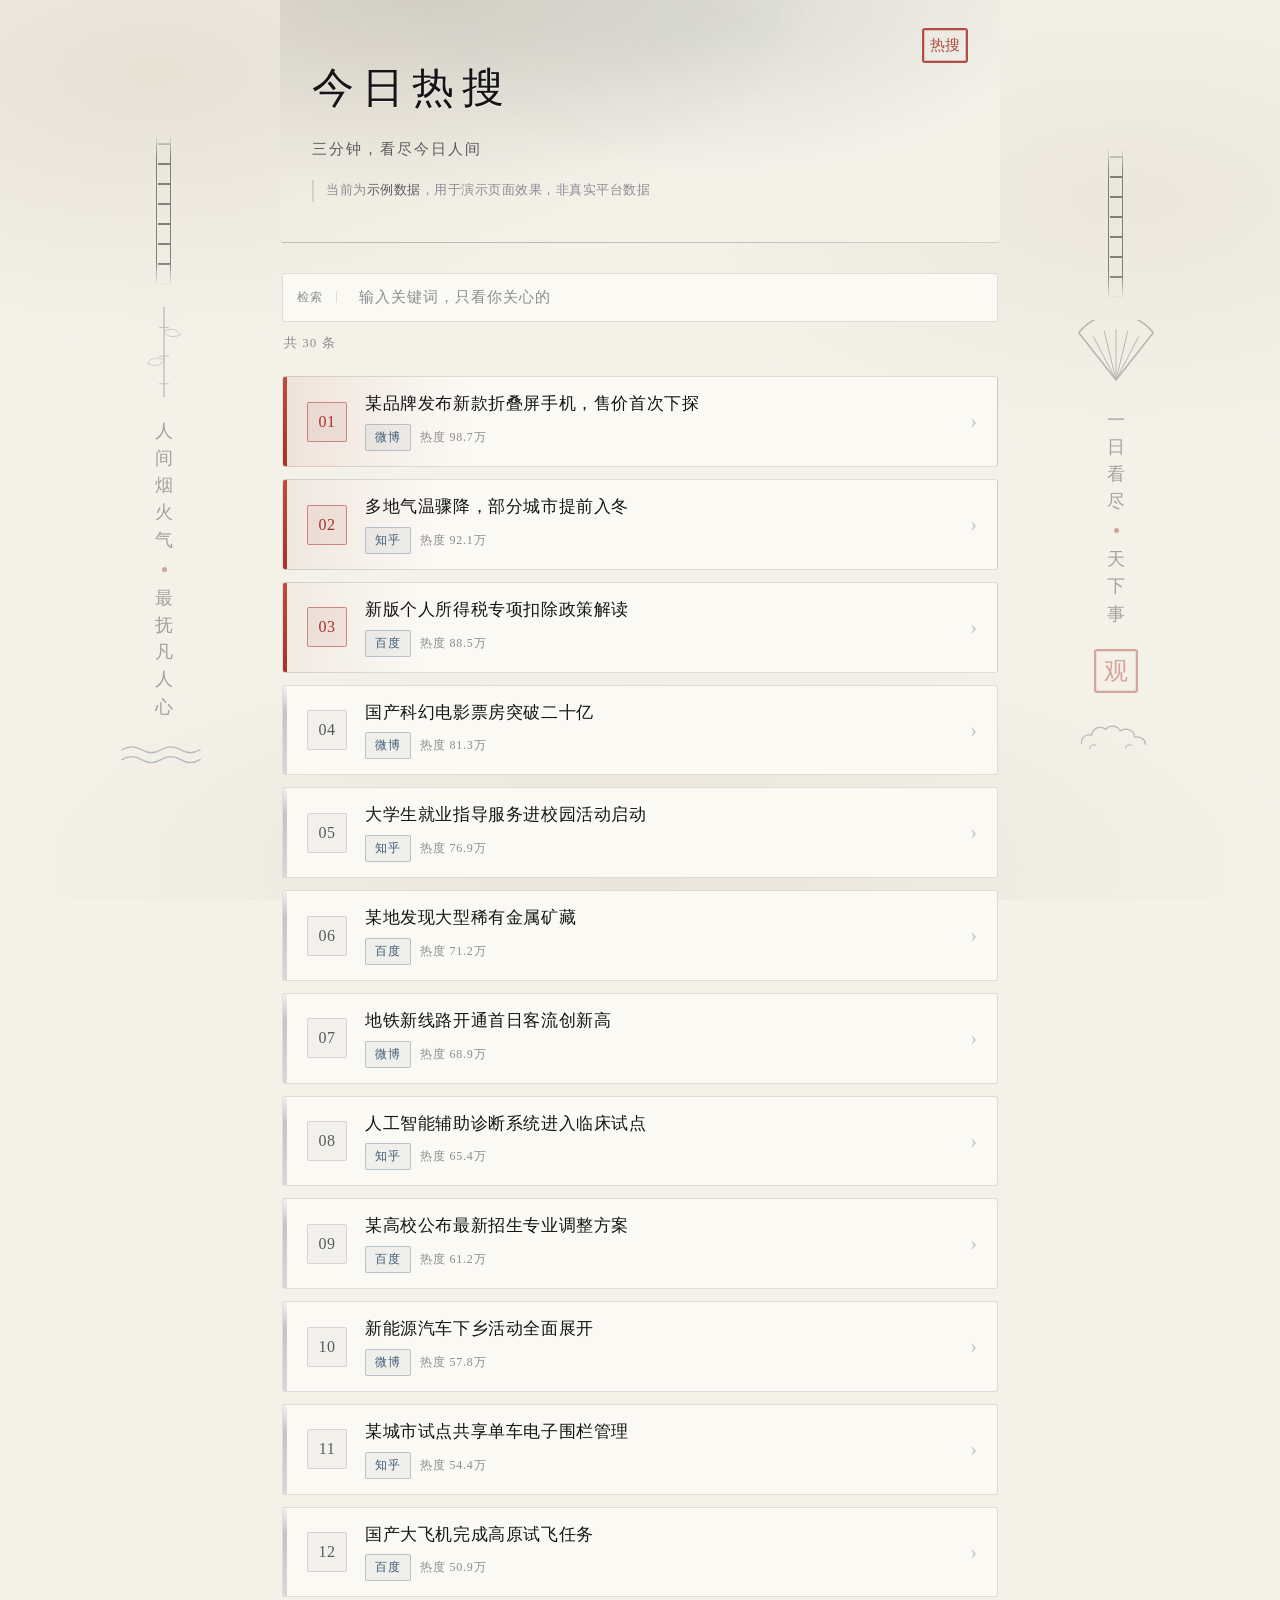
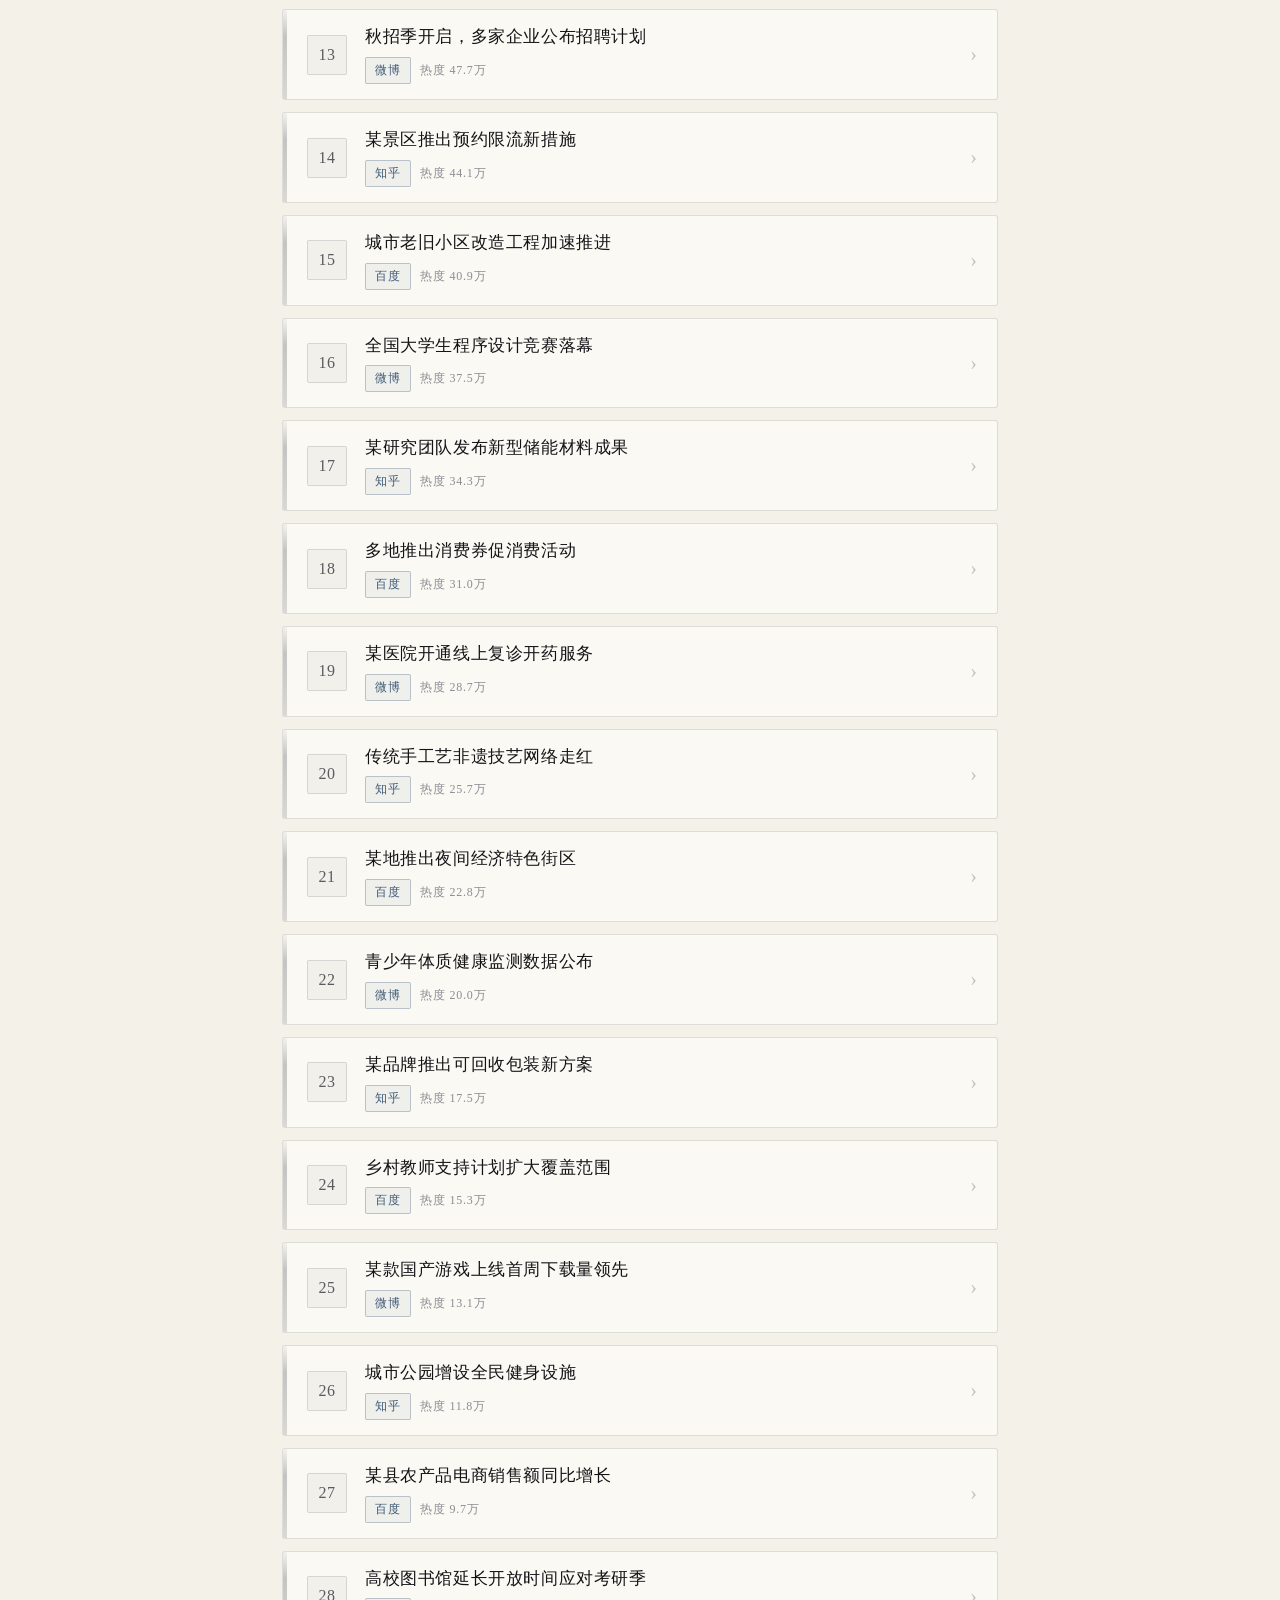
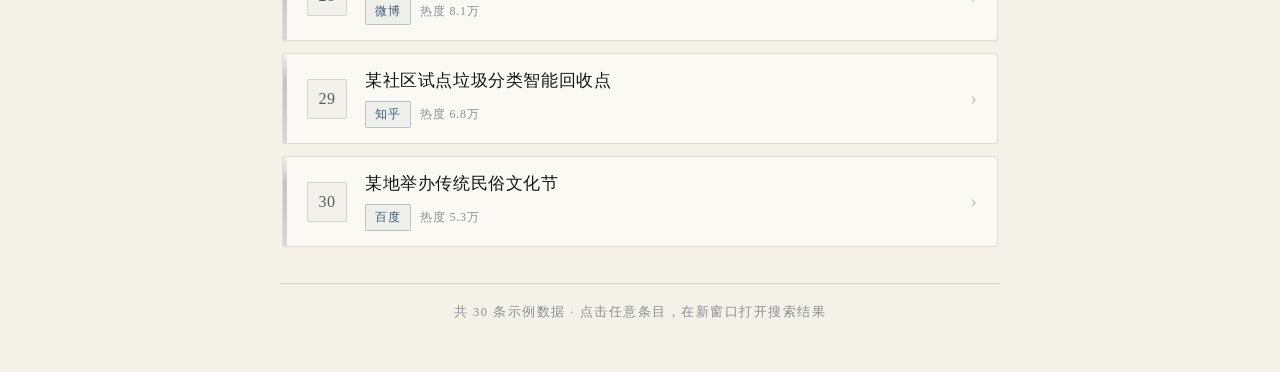
==== commit bad81347: "Day 9｜宽屏两侧新增国风装饰列，补齐页面留白 改了什么：index.html（body 开头加左右两个装饰容器，含回纹/竹枝/折扇/诗句/印章/云纹/水波纹）、style.css（新增 .side" ====
--- a/Hot-search/index.html
+++ b/Hot-search/index.html
@@ -7,6 +7,75 @@
   <link rel="stylesheet" href="style.css">
 </head>
 <body>
+
+  <!-- ⓪ 左右两侧的国风装饰（只在宽屏显示，窄屏自动隐藏）
+       全部用 CSS + SVG 画，不加载任何图片 -->
+  <aside class="side-deco side-left" aria-hidden="true">
+    <!-- 回纹边框：一条竖着的连续方折纹 -->
+    <div class="deco-fret"></div>
+
+    <!-- 竹枝：竹节 + 两片竹叶 -->
+    <div class="deco-bamboo">
+      <svg viewBox="0 0 60 150" xmlns="http://www.w3.org/2000/svg">
+        <line x1="30" y1="0" x2="30" y2="150" stroke="currentColor" stroke-width="2.4" stroke-linecap="round"/>
+        <line x1="22" y1="34"  x2="38" y2="34"  stroke="currentColor" stroke-width="1.6"/>
+        <line x1="22" y1="82"  x2="38" y2="82"  stroke="currentColor" stroke-width="1.6"/>
+        <line x1="22" y1="128" x2="38" y2="128" stroke="currentColor" stroke-width="1.6"/>
+        <path d="M30 40 C42 34 52 38 58 46 C46 52 34 50 30 40 Z" fill="none" stroke="currentColor" stroke-width="1.3"/>
+        <path d="M30 88 C18 82 8 86 2 94 C14 100 26 98 30 88 Z" fill="none" stroke="currentColor" stroke-width="1.3"/>
+      </svg>
+    </div>
+
+    <!-- 竖排诗句 -->
+    <div class="deco-verse">
+      <span>人</span><span>间</span><span>烟</span><span>火</span><span>气</span>
+      <i class="deco-dot"></i>
+      <span>最</span><span>抚</span><span>凡</span><span>人</span><span>心</span>
+    </div>
+
+    <!-- 水波纹 -->
+    <div class="deco-wave">
+      <svg viewBox="0 0 90 24" xmlns="http://www.w3.org/2000/svg">
+        <path d="M2 8 Q12 2 22 8 T42 8 T62 8 T82 8" fill="none" stroke="currentColor" stroke-width="1.3" stroke-linecap="round"/>
+        <path d="M2 18 Q12 12 22 18 T42 18 T62 18 T82 18" fill="none" stroke="currentColor" stroke-width="1.3" stroke-linecap="round"/>
+      </svg>
+    </div>
+  </aside>
+
+  <aside class="side-deco side-right" aria-hidden="true">
+    <div class="deco-fret"></div>
+
+    <!-- 折扇：扇骨 + 扇面 -->
+    <div class="deco-fan">
+      <svg viewBox="0 0 110 72" xmlns="http://www.w3.org/2000/svg">
+        <path d="M55 66 L14 14 A52 52 0 0 1 96 14 Z" fill="none" stroke="currentColor" stroke-width="1.5" stroke-linejoin="round"/>
+        <line x1="55" y1="66" x2="30" y2="18" stroke="currentColor" stroke-width="1"/>
+        <line x1="55" y1="66" x2="42" y2="12" stroke="currentColor" stroke-width="1"/>
+        <line x1="55" y1="66" x2="55" y2="10" stroke="currentColor" stroke-width="1"/>
+        <line x1="55" y1="66" x2="68" y2="12" stroke="currentColor" stroke-width="1"/>
+        <line x1="55" y1="66" x2="80" y2="18" stroke="currentColor" stroke-width="1"/>
+      </svg>
+    </div>
+
+    <div class="deco-verse">
+      <span>一</span><span>日</span><span>看</span><span>尽</span>
+      <i class="deco-dot"></i>
+      <span>天</span><span>下</span><span>事</span>
+    </div>
+
+    <!-- 朱砂闲章 -->
+    <div class="deco-seal">观</div>
+
+    <!-- 云纹 -->
+    <div class="deco-cloud">
+      <svg viewBox="0 0 90 44" xmlns="http://www.w3.org/2000/svg">
+        <path d="M4 34 C4 26 10 22 16 24 C17 16 26 12 33 17 C37 11 47 12 50 19 C57 14 67 18 67 26 C74 25 80 29 80 35"
+              fill="none" stroke="currentColor" stroke-width="1.5" stroke-linecap="round"/>
+        <path d="M14 40 C14 36 18 34 21 36" fill="none" stroke="currentColor" stroke-width="1.2" stroke-linecap="round"/>
+        <path d="M56 40 C56 36 61 34 64 36" fill="none" stroke="currentColor" stroke-width="1.2" stroke-linecap="round"/>
+      </svg>
+    </div>
+  </aside>
 
   <!-- ① 顶部区（水墨题头） -->
   <header class="site-header">
--- a/Hot-search/style.css
+++ b/Hot-search/style.css
@@ -61,6 +61,140 @@
 }
 
 /* ============================================================
+   ⓪ 左右两侧的国风装饰（宽屏才显示）
+   ------------------------------------------------------------
+   做法：固定在视口两侧，用 calc(50% - ...) 把自己推到内容区外侧。
+   ⚠️ 内容区是 720px 居中，两侧各留 360px 起算。
+      屏幕不够宽时（装不下内容区 + 两侧装饰）自动隐藏，不会挤到内容。
+   ============================================================ */
+.side-deco {
+  position: fixed;
+  top: 0;
+  bottom: 0;
+  width: 200px;
+  display: flex;
+  flex-direction: column;
+  align-items: center;
+  justify-content: center;
+  gap: 22px;
+  pointer-events: none;     /* 不挡鼠标，纯装饰 */
+  user-select: none;
+  color: var(--ink);        /* 子元素用 currentColor 继承墨色 */
+  z-index: 0;
+}
+
+/* 左列：贴在内容区左外侧（再往外推一点，留出呼吸感） */
+.side-left  { left:  calc(50% - 360px - 216px); }
+/* 右列：贴在内容区右外侧 */
+.side-right { right: calc(50% - 360px - 216px); }
+
+/* 两侧的竖排文字方向一致（都从上往下读） */
+.side-left, .side-right { text-orientation: upright; }
+
+/* ---------- 回纹：一道竖着的连续方折纹 ----------
+   回纹是中式最经典的边饰（连续方折、首尾相接）。
+   这里用 repeating-linear-gradient 打横齿 + 一条竖主线做出骨架感 */
+.deco-fret {
+  width: 30px;
+  height: 150px;
+  opacity: .55;
+  background-image:
+    /* 两条竖向主线，夹出中间的"回"字框 */
+    linear-gradient(90deg,
+      transparent 7px,  currentColor 7px,  currentColor 8px,  transparent 8px,
+      transparent 21px, currentColor 21px, currentColor 22px, transparent 22px),
+    /* 横齿：一节一节，形成方折感 */
+    repeating-linear-gradient(180deg,
+      transparent 0 8px,
+      currentColor 8px 10px,
+      transparent 10px 20px);
+  background-size: 30px 100%, 12px 20px;
+  background-position: 0 0, 9px 0;
+  background-repeat: no-repeat, repeat-y;
+  -webkit-mask-image: linear-gradient(180deg, transparent, #000 15%, #000 85%, transparent);
+          mask-image: linear-gradient(180deg, transparent, #000 15%, #000 85%, transparent);
+}
+
+/* ---------- 竖排诗句 ---------- */
+.deco-verse {
+  display: flex;
+  flex-direction: column;
+  align-items: center;
+  gap: 2px;
+  font-size: 18px;
+  letter-spacing: 0;
+  line-height: 1.4;
+  color: var(--ink-mid);
+  opacity: .52;
+}
+
+/* 诗句中间的朱砂小点，像句读 */
+.deco-dot {
+  width: 5px;
+  height: 5px;
+  margin: 12px 0;
+  border-radius: 50%;
+  background: var(--cinnabar);
+  opacity: .8;
+}
+
+/* ---------- 朱砂闲章 ---------- */
+.deco-seal {
+  width: 44px;
+  height: 44px;
+  display: flex;
+  align-items: center;
+  justify-content: center;
+  font-size: 24px;
+  color: var(--cinnabar);
+  border: 2px solid var(--cinnabar);
+  border-radius: 3px;
+  opacity: .40;
+  box-shadow: inset 0 0 0 1px rgba(168, 50, 42, .3);
+}
+
+/* ---------- 云纹 ---------- */
+.deco-cloud {
+  width: 76px;
+  color: var(--ink);
+  opacity: .28;
+}
+
+.deco-cloud svg { width: 100%; height: auto; display: block; }
+
+/* ---------- 竹枝 ---------- */
+.deco-bamboo {
+  width: 36px;
+  color: var(--ink);
+  opacity: .24;
+}
+
+.deco-bamboo svg { width: 100%; height: auto; display: block; max-height: 104px; }
+
+/* ---------- 水波纹 ---------- */
+.deco-wave {
+  width: 88px;
+  color: var(--azurite);
+  opacity: .35;
+}
+
+.deco-wave svg { width: 100%; height: auto; display: block; }
+
+/* ---------- 折扇 ---------- */
+.deco-fan {
+  width: 100px;
+  color: var(--ink);
+  opacity: .30;
+}
+
+.deco-fan svg { width: 100%; height: auto; display: block; }
+
+/* ⚠️ 屏幕装不下时隐藏：内容 720 + 两侧各留 230 → 需要约 1200px */
+@media (max-width: 1240px) {
+  .side-deco { display: none; }
+}
+
+/* ============================================================
    ① 顶部区 —— 水墨晕染的题头
    ============================================================ */
 .site-header {
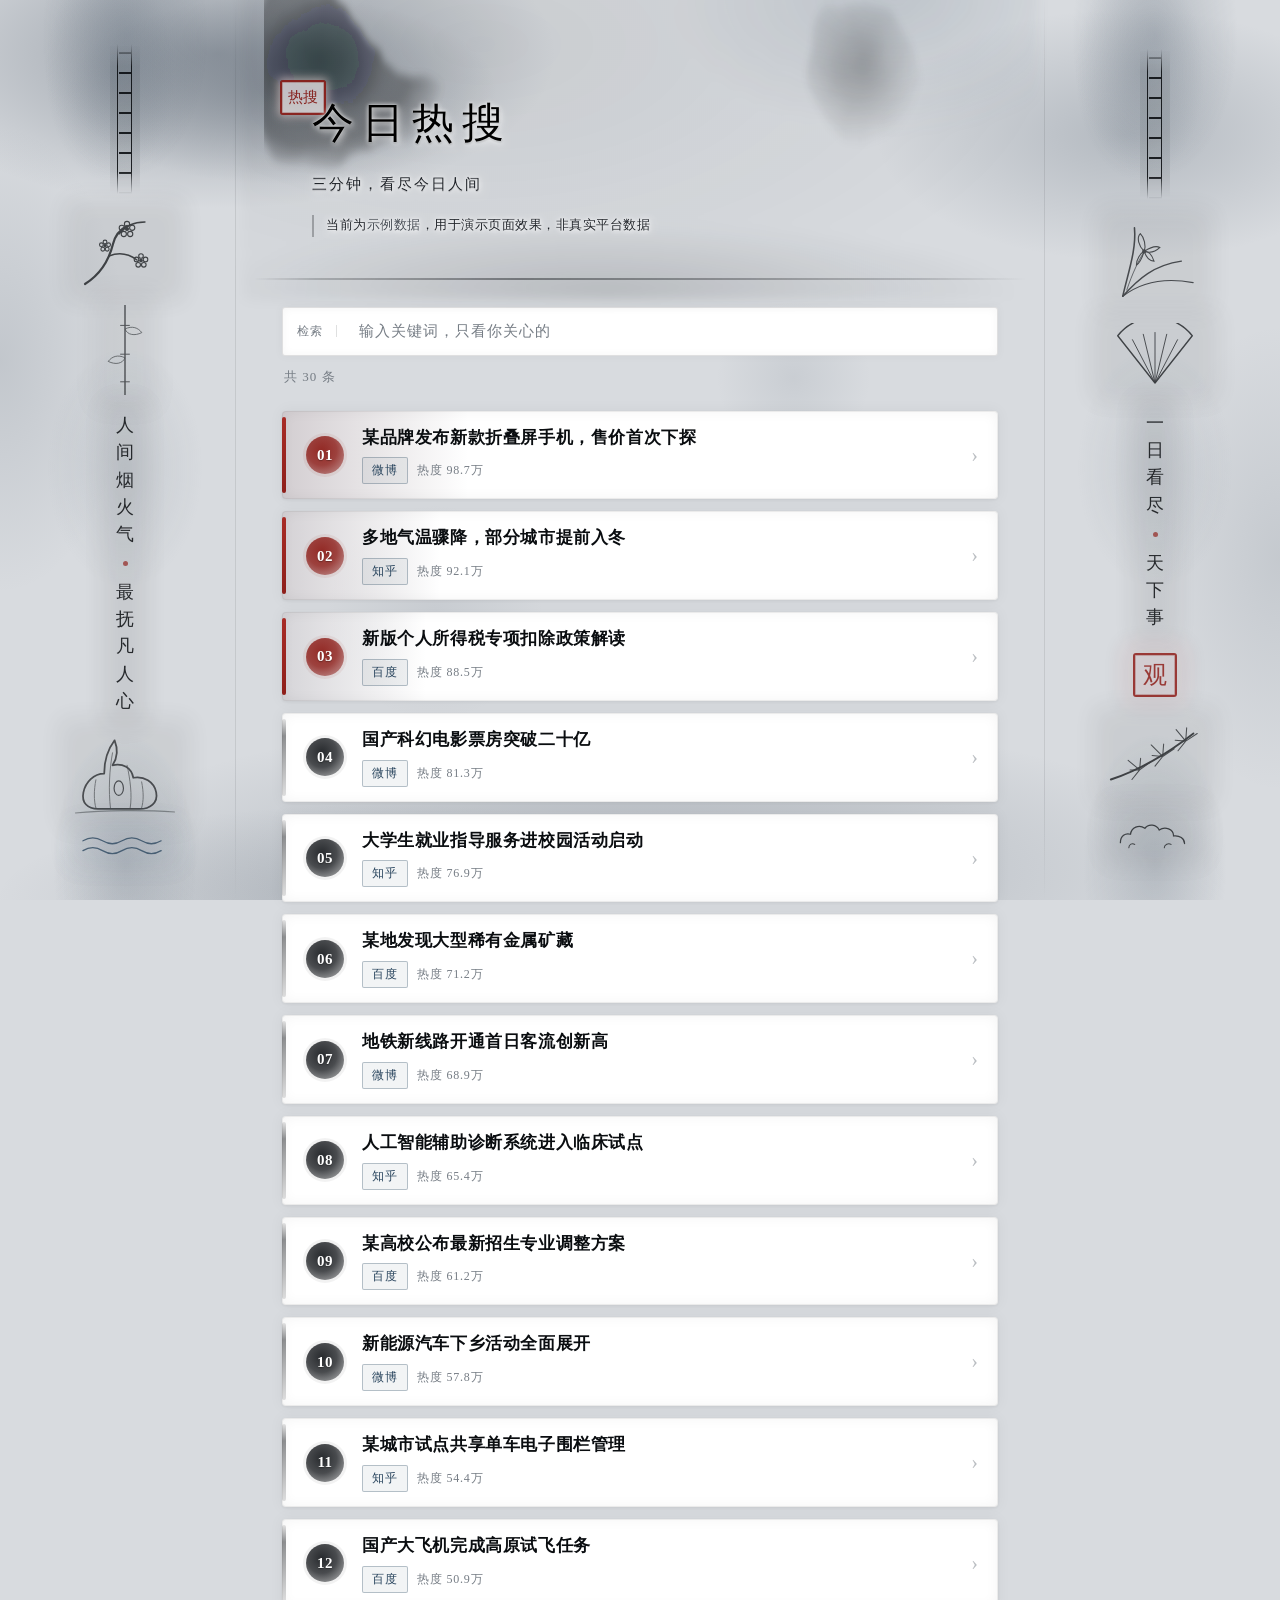
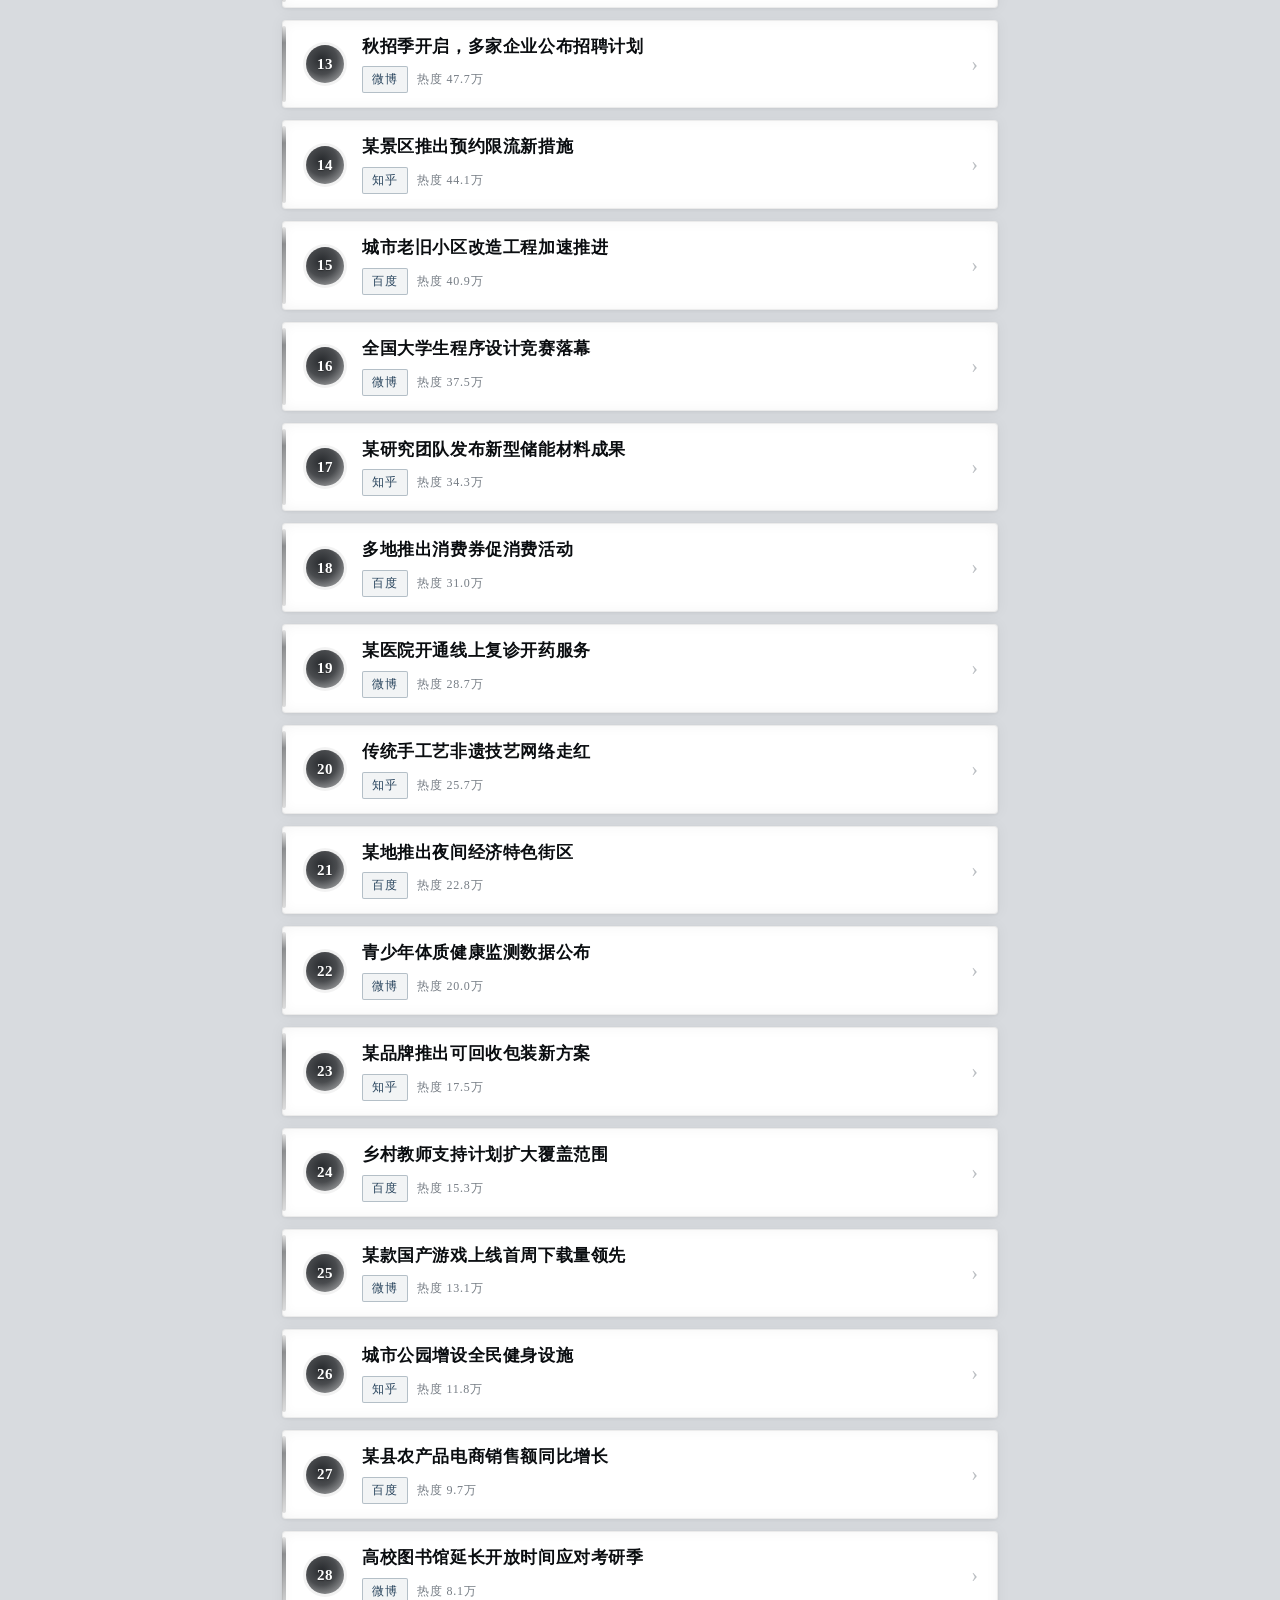
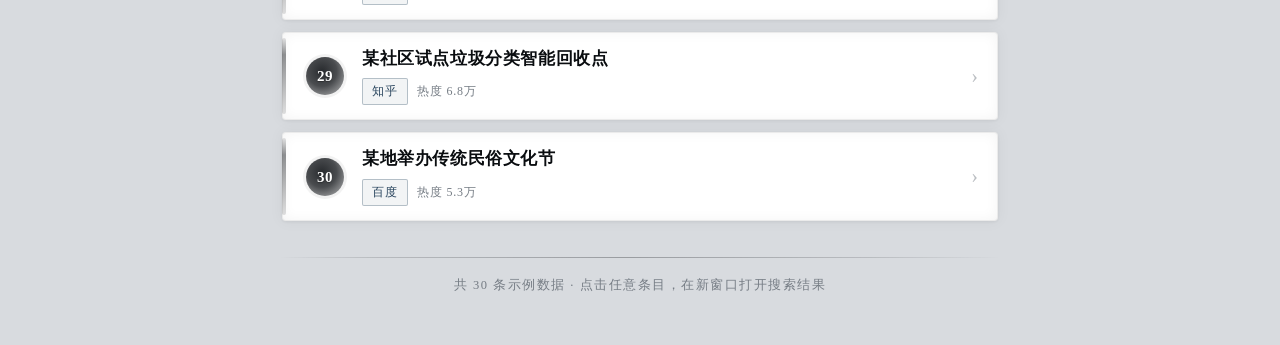
==== commit 2b113603: "Day 9｜配色改浓墨重彩，做出墨水在纸上晕染的质感 改了什么：style.css（配色改浓墨重彩：纸压浅灰/墨加深近黑/卡片纯白拉开反差；题头改 SVG 泼墨带水痕边；卡片边缘改洇墨；排名改朱砂墨点" ====
--- a/Hot-search/index.html
+++ b/Hot-search/index.html
@@ -4,17 +4,54 @@
   <meta charset="UTF-8">
   <meta name="viewport" content="width=device-width, initial-scale=1.0">
   <title>今日热搜 · 3 分钟看完今天全网在传什么</title>
-  <link rel="stylesheet" href="style.css">
+  <link rel="stylesheet" href="style.css?v=6">
 </head>
 <body>
 
   <!-- ⓪ 左右两侧的国风装饰（只在宽屏显示，窄屏自动隐藏）
-       全部用 CSS + SVG 画，不加载任何图片 -->
+       全部用 CSS + SVG 画，不加载任何图片
+       元素从上到下均匀铺满整个侧边，不留大片空白 -->
   <aside class="side-deco side-left" aria-hidden="true">
-    <!-- 回纹边框：一条竖着的连续方折纹 -->
+    <!-- 回纹边框 -->
     <div class="deco-fret"></div>
 
-    <!-- 竹枝：竹节 + 两片竹叶 -->
+    <!-- 梅花枝：老枝 + 五瓣梅花 -->
+    <div class="deco-plum">
+      <svg viewBox="0 0 92 76" xmlns="http://www.w3.org/2000/svg">
+        <!-- 主枝：从右下往左上斜出 -->
+        <path d="M6 72 C22 62 30 48 34 32 C36 24 40 18 48 14"
+              fill="none" stroke="currentColor" stroke-width="2.2" stroke-linecap="round"/>
+        <!-- 两根侧枝 -->
+        <path d="M30 44 C40 40 50 42 58 48" fill="none" stroke="currentColor" stroke-width="1.5" stroke-linecap="round"/>
+        <path d="M40 22 C46 14 56 10 66 10" fill="none" stroke="currentColor" stroke-width="1.3" stroke-linecap="round"/>
+        <!-- 梅花（五瓣）：用五个小圆弧围成一朵 -->
+        <g stroke="currentColor" stroke-width="1.1" fill="none">
+          <!-- 花一 -->
+          <circle cx="48" cy="12" r="2.6"/>
+          <circle cx="53.2" cy="15.8" r="2.6"/>
+          <circle cx="51.2" cy="22" r="2.6"/>
+          <circle cx="44.8" cy="22" r="2.6"/>
+          <circle cx="42.8" cy="15.8" r="2.6"/>
+          <circle cx="48" cy="17" r="1.5" fill="currentColor"/>
+          <!-- 花二 -->
+          <circle cx="62" cy="44" r="2.3"/>
+          <circle cx="66.5" cy="47.4" r="2.3"/>
+          <circle cx="64.8" cy="52.8" r="2.3"/>
+          <circle cx="59.2" cy="52.8" r="2.3"/>
+          <circle cx="57.5" cy="47.4" r="2.3"/>
+          <circle cx="62" cy="48.5" r="1.3" fill="currentColor"/>
+          <!-- 花三（小） -->
+          <circle cx="26" cy="30" r="1.9"/>
+          <circle cx="29.6" cy="32.8" r="1.9"/>
+          <circle cx="28.2" cy="37.2" r="1.9"/>
+          <circle cx="23.8" cy="37.2" r="1.9"/>
+          <circle cx="22.4" cy="32.8" r="1.9"/>
+          <circle cx="26" cy="33.7" r="1.1" fill="currentColor"/>
+        </g>
+      </svg>
+    </div>
+
+    <!-- 竹枝：竹节 + 竹叶 -->
     <div class="deco-bamboo">
       <svg viewBox="0 0 60 150" xmlns="http://www.w3.org/2000/svg">
         <line x1="30" y1="0" x2="30" y2="150" stroke="currentColor" stroke-width="2.4" stroke-linecap="round"/>
@@ -33,6 +70,32 @@
       <span>最</span><span>抚</span><span>凡</span><span>人</span><span>心</span>
     </div>
 
+    <!-- 太湖石：瘦皱漏透，带皴纹 -->
+    <div class="deco-rock">
+      <svg viewBox="0 0 100 80" xmlns="http://www.w3.org/2000/svg">
+        <!-- 外轮廓：一块立起来的石头，左窄右宽，顶部有起伏 -->
+        <path d="M40 8
+                 C44 18 42 26 38 32
+                 C48 30 56 34 58 44
+                 C68 42 78 48 80 58
+                 C82 68 74 74 64 74
+                 L24 74
+                 C14 74 8 68 10 58
+                 C12 48 20 40 30 40
+                 C30 28 34 16 40 8 Z"
+              fill="none" stroke="currentColor" stroke-width="1.7" stroke-linejoin="round"/>
+        <!-- 皴纹 -->
+        <g fill="none" stroke="currentColor" stroke-width=".9" opacity=".7" stroke-linecap="round">
+          <path d="M38 20 C35 36 34 56 36 73"/>
+          <path d="M52 32 C55 46 57 60 55 73"/>
+          <path d="M66 48 C68 58 68 66 66 73"/>
+          <path d="M22 46 C20 56 20 66 22 73"/>
+        </g>
+        <ellipse cx="44" cy="54" rx="4.5" ry="7" fill="none" stroke="currentColor" stroke-width="1.1"/>
+        <path d="M2 78 C30 75 70 75 98 77" fill="none" stroke="currentColor" stroke-width="1" opacity=".55"/>
+      </svg>
+    </div>
+
     <!-- 水波纹 -->
     <div class="deco-wave">
       <svg viewBox="0 0 90 24" xmlns="http://www.w3.org/2000/svg">
@@ -45,7 +108,27 @@
   <aside class="side-deco side-right" aria-hidden="true">
     <div class="deco-fret"></div>
 
-    <!-- 折扇：扇骨 + 扇面 -->
+    <!-- 兰花：飘逸的长叶 + 一茎一花 -->
+    <div class="deco-orchid">
+      <svg viewBox="0 0 90 80" xmlns="http://www.w3.org/2000/svg">
+        <!-- 三片长叶：自左下根部向外散开，有弧度 -->
+        <path d="M12 76 C18 50 26 28 24 6" fill="none" stroke="currentColor" stroke-width="1.6" stroke-linecap="round"/>
+        <path d="M12 76 C28 58 44 44 72 40" fill="none" stroke="currentColor" stroke-width="1.4" stroke-linecap="round"/>
+        <path d="M12 76 C30 62 52 56 84 62" fill="none" stroke="currentColor" stroke-width="1.2" stroke-linecap="round"/>
+        <!-- 花茎 -->
+        <path d="M16 70 C22 52 28 40 34 30" fill="none" stroke="currentColor" stroke-width="1" opacity=".8"/>
+        <!-- 兰花：外三瓣 + 内二瓣 + 蕊 -->
+        <g fill="none" stroke="currentColor" stroke-width="1.1">
+          <path d="M34 30 C28 24 26 16 30 12 C34 16 36 24 34 30 Z"/>
+          <path d="M34 30 C40 26 46 24 50 26 C46 30 40 32 34 30 Z"/>
+          <path d="M34 30 C32 36 30 42 26 44 C26 38 30 32 34 30 Z"/>
+          <path d="M34 30 C36 36 40 40 44 40 C42 34 38 30 34 30 Z"/>
+          <circle cx="34" cy="30" r="1.6" fill="currentColor"/>
+        </g>
+      </svg>
+    </div>
+
+    <!-- 折扇 -->
     <div class="deco-fan">
       <svg viewBox="0 0 110 72" xmlns="http://www.w3.org/2000/svg">
         <path d="M55 66 L14 14 A52 52 0 0 1 96 14 Z" fill="none" stroke="currentColor" stroke-width="1.5" stroke-linejoin="round"/>
@@ -66,6 +149,24 @@
     <!-- 朱砂闲章 -->
     <div class="deco-seal">观</div>
 
+    <!-- 松枝：枝干 + 成簇的松针 -->
+    <div class="deco-pine">
+      <svg viewBox="0 0 100 74" xmlns="http://www.w3.org/2000/svg">
+        <!-- 主枝 -->
+        <path d="M4 62 C28 54 54 42 90 14"
+              fill="none" stroke="currentColor" stroke-width="2" stroke-linecap="round"/>
+        <!-- 三簇松针：每簇从一点向外散开 -->
+        <g fill="none" stroke="currentColor" stroke-width="1.1" stroke-linecap="round" opacity=".9">
+          <!-- 第一簇 -->
+          <path d="M34 52 L22 42 M34 52 L24 52 M34 52 L26 62 M34 52 L35 40 M34 52 L45 44"/>
+          <!-- 第二簇 -->
+          <path d="M58 38 L46 26 M58 38 L47 37 M58 38 L50 48 M58 38 L59 25 M58 38 L70 30"/>
+          <!-- 第三簇 -->
+          <path d="M82 22 L72 10 M82 22 L71 21 M82 22 L74 32 M82 22 L83 8 M82 22 L94 14"/>
+        </g>
+      </svg>
+    </div>
+
     <!-- 云纹 -->
     <div class="deco-cloud">
       <svg viewBox="0 0 90 44" xmlns="http://www.w3.org/2000/svg">
@@ -79,6 +180,94 @@
 
   <!-- ① 顶部区（水墨题头） -->
   <header class="site-header">
+    <!-- ⭐ 泼墨底：用 SVG 画两团"有形状的墨"贴在题头后面
+         为什么不用 CSS 渐变？——渐变永远是一块"圆的/椭圆的模糊色斑"，
+         而真墨落纸是一坨【形状不规则、边缘一鼓一鼓】的印子。
+         这里用三次贝塞尔曲线勾勒墨迹轮廓，才真的像"泼"上去的。
+
+         ⚠️ preserveAspectRatio 用默认值（不写 slice）！
+            第一版写了 "xMinYMin slice"，结果 SVG 按比例放大填满，
+            把墨团整个推到了可视区外面。现在让它【拉伸铺满】题头，
+            viewBox 的坐标就直接对应题头百分比，好控制得多。
+         ① 大墨团：左上角那一坨（每个 C 都是往外鼓一下再收回来）
+         ② 小墨点：右侧飞溅的一团 -->
+    <svg class="header-ink" viewBox="0 0 720 200" preserveAspectRatio="none" aria-hidden="true">
+      <defs>
+        <!-- 墨团的"浓淡"：中心实、外圈散 -->
+        <radialGradient id="inkBlob1" cx="34%" cy="40%" r="64%">
+          <stop offset="0%"   stop-color="#0a0d10" stop-opacity=".62"/>
+          <stop offset="30%"  stop-color="#0a0d10" stop-opacity=".50"/>
+          <stop offset="58%"  stop-color="#0a0d10" stop-opacity=".26"/>
+          <stop offset="82%"  stop-color="#0a0d10" stop-opacity=".09"/>
+          <stop offset="100%" stop-color="#0a0d10" stop-opacity="0"/>
+        </radialGradient>
+        <radialGradient id="inkBlob2" cx="45%" cy="45%" r="60%">
+          <stop offset="0%"   stop-color="#0a0d10" stop-opacity=".26"/>
+          <stop offset="55%"  stop-color="#0a0d10" stop-opacity=".12"/>
+          <stop offset="100%" stop-color="#0a0d10" stop-opacity="0"/>
+        </radialGradient>
+        <!-- 毛边：把墨团边缘揉毛，模拟纸纤维的阻力。
+             ⚠️ stdDeviation 从 6 调到 3：
+                6 太软，出来是一团"阴影"；
+                真墨是【主体实、只有边缘虚】，3 刚好。
+             ⭐ 再叠一个 feDisplacementMap：
+                用紊乱噪声把轮廓"推歪"一点，
+                边界就有了真墨那种细碎的毛刺感（不是光滑曲线）。 -->
+        <filter id="inkRough" x="-30%" y="-30%" width="160%" height="160%">
+          <feTurbulence type="fractalNoise" baseFrequency="0.022" numOctaves="3" seed="7" result="noise"/>
+          <feDisplacementMap in="SourceGraphic" in2="noise" scale="16" xChannelSelector="R" yChannelSelector="G" result="displaced"/>
+          <feGaussianBlur in="displaced" stdDeviation="3"/>
+        </filter>
+        <!-- ⭐ 水痕边：真墨在宣纸上扩散时，最外圈会留下一道
+             【比中心淡、但比最外围更明显】的痕 —— 那是纸吸饱墨后
+             水分继续往外走、墨粒被滤在那一圈形成的。
+             这是"墨在纸上晕开"最像的一个细节，加上它就活了。 -->
+        <radialGradient id="inkHalo1" cx="34%" cy="40%" r="64%">
+          <stop offset="0%"   stop-color="#0a0d10" stop-opacity="0"/>
+          <stop offset="52%"  stop-color="#0a0d10" stop-opacity="0"/>
+          <stop offset="72%"  stop-color="#0a0d10" stop-opacity=".20"/>
+          <stop offset="86%"  stop-color="#0a0d10" stop-opacity=".11"/>
+          <stop offset="100%" stop-color="#0a0d10" stop-opacity="0"/>
+        </radialGradient>
+      </defs>
+
+      <!-- ① 主墨团：轮廓一鼓一鼓的，不是标准椭圆
+           ⚠️ 尺寸收过一次：第一版铺满了整个题头左上，
+              看起来像"泼翻了"，很重。
+              真水墨讲【留白为主、墨为宾】，所以缩小到题头的一角。
+           ② 次墨团：右侧一小坨，和主墨拉开距离，破掉"独角戏" -->
+      <path filter="url(#inkRough)" fill="url(#inkBlob1)"
+            d="M4 2
+               C34 -4, 66 6, 84 22
+               C100 36, 110 48, 124 54
+               C142 62, 160 56, 174 64
+               C188 72, 186 86, 170 92
+               C150 100, 124 96, 104 101
+               C78 107, 58 118, 34 116
+               C12 114, -4 100, -8 76
+               C-13 52, -14 24, 4 2 Z"/>
+
+      <!-- ③ 水痕边：同一个轮廓再描一遍，只留下最外那圈痕 -->
+      <path filter="url(#inkRough)" fill="url(#inkHalo1)"
+            d="M4 2
+               C34 -4, 66 6, 84 22
+               C100 36, 110 48, 124 54
+               C142 62, 160 56, 174 64
+               C188 72, 186 86, 170 92
+               C150 100, 124 96, 104 101
+               C78 107, 58 118, 34 116
+               C12 114, -4 100, -8 76
+               C-13 52, -14 24, 4 2 Z"/>
+
+      <!-- ② 次墨团：右侧一小坨，和主墨拉开距离 -->
+      <path filter="url(#inkRough)" fill="url(#inkBlob2)"
+            d="M540 14
+               C572 4, 608 18, 622 42
+               C634 62, 626 84, 604 94
+               C578 106, 542 98, 528 78
+               C516 60, 520 30, 540 14 Z"/>
+    </svg>
+
     <p class="header-seal">热搜</p>
     <h1 class="site-title">今日热搜</h1>
     <p class="site-desc">三分钟，看尽今日人间</p>
@@ -134,7 +323,11 @@
   </footer>
 
   <!-- 加载顺序：先数据，后逻辑 -->
-  <script src="data.js"></script>
-  <script src="app.js"></script>
+  <!-- ⚠️ 调试技巧：给 js/css 的网址后面挂一个 ?v=xxx
+       浏览器只要看到网址变了，就会重新下载，不再用缓存。
+       这就是"改了代码但页面没变"时的解药。
+       正式上线前可以把这个 ?v= 删掉（或者每次发布换一个数字）。 -->
+  <script src="data.js?v=6"></script>
+  <script src="app.js?v=6"></script>
 </body>
 </html>
--- a/Hot-search/style.css
+++ b/Hot-search/style.css
@@ -10,23 +10,58 @@
      · 强调色 = 朱砂红（印章）+ 石青（点缀）
      · 字体 = 优先宋体/楷体，横细竖粗，有笔锋感
      · 装饰 = 顶部水墨晕染、卡片左侧毛笔竖条、印章式排名
+   【Day 9 再改版】配色改为【正统水墨色】
+     · 原来的纸偏黄（米黄），是"旧书页"的感觉
+     · 现在改成【冷白生宣】：纸是素净的冷白，去掉黄气
+     · 墨按"墨分五色"分层：焦墨 / 浓墨 / 重墨 / 淡墨 / 清墨
+   【Day 9 三改版】色调改为【浓墨重彩】
+     · 用户要求"更深更浓"
+     · 思路不是简单调暗，而是【把反差拉开】：
+         纸压成浅灰（不再是纯白）→ 墨才能"跳"出来
+         墨全部加深，焦墨直接到近黑
+         卡片反而更白（接近纯白）→ 与深灰底形成强对比
+         墨晕和阴影加重 → 有"墨渗进纸里"的重量感
+     · 朱砂也加深，跟浓墨咬得住
+   【Day 9 四改版】加上【墨水在纸上晕染】的质感
+     · 用户要求"要体现出墨水在纸上晕染的感觉"
+     · 核心是模仿真墨扩散的三个特征，全部靠 CSS 伪造（零图片）：
+         ① 浓度递减：中心实、越往外越稀（多层 radial-gradient）
+         ② 边缘毛糙：多团墨错位叠加 + filter: blur() 把硬边揉毛
+         ③ 墨渍积痕：墨停住的地方会凝出一条深色（题头底部那道）
+     · 具体落到：题头（泼墨）、卡片（滴墨）、排名（墨点）、
+        搜索框 / 状态框（墨线框）、页脚（一道手划的墨痕）
    ============================================================ */
 
 /* ---------- 水墨配色（先定好，下面全部引用这几个变量） ----------
-   好处：以后想微调色调，只改这里几行，整站跟着变。 */
+   好处：以后想微调色调，只改这里几行，整站跟着变。
+
+   墨色分层的依据是国画的「墨分五色」：
+     焦墨 → 最浓，用在标题        浓墨 → 正文
+     重墨 → 次要文字             淡墨 → 提示文字
+     清墨 → 边框、分隔线这种若有若无的东西 */
 :root {
-  --paper:        #f4f1e9;   /* 宣纸底色：偏暖的米白 */
-  --paper-deep:   #eae5d8;   /* 稍深一点的纸，用于分区 */
-  --paper-card:   #fbf9f4;   /* 卡片纸：比底色更亮，像新铺的一张纸 */
-  --ink:          #2b2b2f;   /* 松烟墨：正文字色，不是纯黑 */
-  --ink-strong:   #141417;   /* 浓墨：标题 */
-  --ink-mid:      #5a5a60;   /* 中墨：次要文字 */
-  --ink-light:    #8c8c93;   /* 淡墨：提示文字 */
-  --ink-wash:     rgba(43, 43, 47, .08);  /* 墨晕：用于阴影和分隔 */
-  --cinnabar:     #a8322a;   /* 朱砂：印章红，全站唯一的重色 */
-  --cinnabar-lt:  #c04a3f;   /* 浅朱砂：悬浮态 */
-  --azurite:      #3d5a75;   /* 石青：冷色点缀 */
-  --border-ink:   rgba(43, 43, 47, .14);  /* 墨线：作边框 */
+  /* —— 纸：三档深浅，造出层次 —— */
+  --paper:        #d8dbdf;   /* 底纸：更深一档 → 卡片才能"浮"出来 */
+  --paper-deep:   #c9cdd2;   /* 分区/题头：再深一档 */
+  --paper-card:   #ffffff;   /* 卡片：纯白 → 与灰底形成最强对比 */
+
+  /* —— 墨：五色拉开距离，每档都差得明显 —— */
+  --ink:          #0a0d10;   /* 焦墨：最浓，标题用 */
+  --ink-strong:   #000000;   /* 纯黑：极少数重点 */
+  --ink-deep:     #1e2228;   /* 浓墨：正文 */
+  --ink-mid:      #454b53;   /* 重墨：次要文字 */
+  --ink-light:    #767d85;   /* 淡墨：提示文字 */
+  --ink-faint:    #9ba2a9;   /* 清墨：极淡的装饰线 */
+  --ink-wash:     rgba(10, 13, 17, .16);  /* 墨晕：阴影 */
+
+  /* —— 两点彩色 —— */
+  --cinnabar:     #8e1f1a;   /* 朱砂：印章红 */
+  --cinnabar-lt:  #a82c26;   /* 浅朱砂 */
+  --azurite:      #27435c;   /* 石青 */
+
+  /* —— 线条：卡片边框要淡（清墨），分隔线要重 —— */
+  --border-ink:   rgba(10, 13, 17, .13);
+  --border-card:  rgba(10, 13, 17, .07);
 }
 
 /* ---------- 全局 ---------- */
@@ -40,13 +75,26 @@
                "STKaiti", "KaiTi", Georgia, serif;
   color: var(--ink);
   line-height: 1.75;
-  /* 宣纸底：叠三层极淡的径向色斑，模拟纸张的云纹与陈旧感
-     （纯 CSS 画，不加载任何图片，双击打开也不会因为跨域失败） */
+  /* 宣纸底：叠多层极淡的冷灰色斑 —— 模拟水墨在纸上泅开的样子
+     ⚠️ 每一层都是"中间浓、边缘散"的径向渐变，
+        多叠几层就有了"墨在纸纤维里慢慢渗开"的不规则感
+     （纯 CSS，零图片依赖） */
   background-color: var(--paper);
   background-image:
-    radial-gradient(ellipse 70% 50% at 12% 8%,  rgba(200, 190, 168, .30), transparent 60%),
-    radial-gradient(ellipse 60% 45% at 88% 22%, rgba(210, 202, 182, .26), transparent 62%),
-    radial-gradient(ellipse 80% 40% at 50% 96%, rgba(196, 186, 164, .22), transparent 65%);
+    /* ① 题头后面那团最大的墨（和 .site-header::before 呼应，形成整体感） */
+    radial-gradient(ellipse 40% 26% at 17% 6%,  rgba(72, 84, 98, .46), transparent 66%),
+    radial-gradient(ellipse 24% 15% at 22% 10%, rgba(50, 62, 76, .30), transparent 70%),
+    /* ② 右上角一小团，和左上呼应 */
+    radial-gradient(ellipse 28% 20% at 88% 15%, rgba(85, 98, 112, .28), transparent 70%),
+    /* ③ 底部一片横向的淡墨，远山的感觉 */
+    radial-gradient(ellipse 62% 24% at 50% 97%, rgba(80, 93, 107, .30), transparent 74%),
+    radial-gradient(ellipse 40% 14% at 30% 100%, rgba(70, 82, 96, .20), transparent 76%),
+    /* ④ 中间几个极淡的小墨点，破掉"纯色一块"的呆板 */
+    radial-gradient(circle 110px at 62% 42%, rgba(95, 108, 122, .12), transparent 70%),
+    radial-gradient(circle 150px at 34% 68%, rgba(95, 108, 122, .10), transparent 72%),
+    /* ⑤ 两团贴在左右边缘的墨，接住两侧装饰列，避免"中间有墨、两边干净"的割裂 */
+    radial-gradient(ellipse 14% 36% at 0% 40%,  rgba(80, 93, 107, .16), transparent 72%),
+    radial-gradient(ellipse 14% 36% at 100% 62%, rgba(80, 93, 107, .14), transparent 72%);
   background-attachment: fixed;
   -webkit-font-smoothing: antialiased;
 }
@@ -64,32 +112,92 @@
    ⓪ 左右两侧的国风装饰（宽屏才显示）
    ------------------------------------------------------------
    做法：固定在视口两侧，用 calc(50% - ...) 把自己推到内容区外侧。
-   ⚠️ 内容区是 720px 居中，两侧各留 360px 起算。
-      屏幕不够宽时（装不下内容区 + 两侧装饰）自动隐藏，不会挤到内容。
+
+   【Day 9 改版】原来只有 200px 宽的一小条，屏幕最外侧还是空的。
+   现在改成【铺满整个侧边】：宽度拉到 250px，元素从上到下排满，
+   并用 space-evenly 让它们均匀铺开，不再是"中间挤一堆"。
+
+   ⚠️ 屏幕不够宽时自动隐藏，不会挤到内容。
    ============================================================ */
 .side-deco {
   position: fixed;
   top: 0;
   bottom: 0;
-  width: 200px;
+  width: 250px;
   display: flex;
   flex-direction: column;
   align-items: center;
-  justify-content: center;
-  gap: 22px;
+  justify-content: space-evenly;  /* 从上到下均匀铺开 */
+  gap: 0;
   pointer-events: none;     /* 不挡鼠标，纯装饰 */
   user-select: none;
   color: var(--ink);        /* 子元素用 currentColor 继承墨色 */
   z-index: 0;
-}
-
-/* 左列：贴在内容区左外侧（再往外推一点，留出呼吸感） */
-.side-left  { left:  calc(50% - 360px - 216px); }
-/* 右列：贴在内容区右外侧 */
-.side-right { right: calc(50% - 360px - 216px); }
+  padding: 26px 0;
+}
+
+/* ⭐ 晕染：每个图案背后垫一团"墨韵"，线条本身保持清晰
+   ------------------------------------------------------------
+   ⚠️ 这里改过两次，教训记一下：
+     第一版是给图案本身加 filter:blur() → 线条被糊成一团灰，
+     截图一看"什么都看不清了"。
+     正确做法（现在这版）：
+       · 图案本体（SVG）保持清晰 → 还能认出是竹子/梅花
+       · 背后用 ::after 铺一团模糊的同色 → 那是墨在纸里洇开的部分
+     合起来 = 毛笔画的线条 + 纸纤维里的晕       */
+.side-deco > div {
+  position: relative;
+}
+
+.side-deco > div::after {
+  content: "";
+  position: absolute;
+  inset: -14px;
+  background: currentColor;
+  opacity: .085;
+  filter: blur(12px);
+  z-index: -1;
+  pointer-events: none;
+}
+
+/* 两侧的泼墨晕染（铺在最外层）—— 也是多层叠加，做出洇开的感觉 */
+.side-deco::before {
+  content: "";
+  position: absolute;
+  top: 0;
+  bottom: 0;
+  width: 100%;
+  pointer-events: none;
+  background:
+    radial-gradient(ellipse 46% 22% at 50% 4%,  rgba(95, 108, 122, .30), transparent 72%),
+    radial-gradient(ellipse 34% 16% at 44% 8%,  rgba(70, 82, 96, .18), transparent 76%),
+    radial-gradient(ellipse 42% 18% at 50% 52%, rgba(105, 118, 132, .15), transparent 74%),
+    radial-gradient(ellipse 40% 20% at 50% 96%, rgba(95, 108, 122, .26), transparent 72%);
+}
+
+/* 左列：贴住屏幕左侧（不再留那 185px 空档） */
+.side-left  { left: 0; }
+/* 右列：贴住屏幕右侧 */
+.side-right { right: 0; }
 
 /* 两侧的竖排文字方向一致（都从上往下读） */
 .side-left, .side-right { text-orientation: upright; }
+
+/* ---------- 两侧最外缘的一道竖界栏（像书页的框线） ---------- */
+.side-deco::after {
+  content: "";
+  position: absolute;
+  top: 0;
+  bottom: 0;
+  width: 1px;
+  background: linear-gradient(180deg,
+              transparent, var(--border-ink) 12%,
+              var(--border-ink) 88%, transparent);
+  opacity: .7;
+}
+
+.side-left::after  { right: 14px; }
+.side-right::after { left: 14px; }
 
 /* ---------- 回纹：一道竖着的连续方折纹 ----------
    回纹是中式最经典的边饰（连续方折、首尾相接）。
@@ -97,7 +205,7 @@
 .deco-fret {
   width: 30px;
   height: 150px;
-  opacity: .55;
+  opacity: .90;
   background-image:
     /* 两条竖向主线，夹出中间的"回"字框 */
     linear-gradient(90deg,
@@ -124,8 +232,8 @@
   font-size: 18px;
   letter-spacing: 0;
   line-height: 1.4;
-  color: var(--ink-mid);
-  opacity: .52;
+  color: var(--ink);
+  opacity: .86;
 }
 
 /* 诗句中间的朱砂小点，像句读 */
@@ -149,15 +257,15 @@
   color: var(--cinnabar);
   border: 2px solid var(--cinnabar);
   border-radius: 3px;
-  opacity: .40;
-  box-shadow: inset 0 0 0 1px rgba(168, 50, 42, .3);
+  opacity: .86;
+  box-shadow: inset 0 0 0 1px rgba(142, 31, 26, .3);
 }
 
 /* ---------- 云纹 ---------- */
 .deco-cloud {
   width: 76px;
   color: var(--ink);
-  opacity: .28;
+  opacity: .72;
 }
 
 .deco-cloud svg { width: 100%; height: auto; display: block; }
@@ -166,7 +274,7 @@
 .deco-bamboo {
   width: 36px;
   color: var(--ink);
-  opacity: .24;
+  opacity: .66;
 }
 
 .deco-bamboo svg { width: 100%; height: auto; display: block; max-height: 104px; }
@@ -175,7 +283,7 @@
 .deco-wave {
   width: 88px;
   color: var(--azurite);
-  opacity: .35;
+  opacity: .78;
 }
 
 .deco-wave svg { width: 100%; height: auto; display: block; }
@@ -184,10 +292,46 @@
 .deco-fan {
   width: 100px;
   color: var(--ink);
-  opacity: .30;
+  opacity: .74;
 }
 
 .deco-fan svg { width: 100%; height: auto; display: block; }
+
+/* ---------- 梅花枝 ---------- */
+.deco-plum {
+  width: 92px;
+  color: var(--ink);
+  opacity: .74;
+}
+
+.deco-plum svg { width: 100%; height: auto; display: block; }
+
+/* ---------- 假山石 ---------- */
+.deco-rock {
+  width: 104px;
+  color: var(--ink);
+  opacity: .68;
+}
+
+.deco-rock svg { width: 100%; height: auto; display: block; }
+
+/* ---------- 兰花 ---------- */
+.deco-orchid {
+  width: 88px;
+  color: var(--ink);
+  opacity: .70;
+}
+
+.deco-orchid svg { width: 100%; height: auto; display: block; }
+
+/* ---------- 松枝 ---------- */
+.deco-pine {
+  width: 96px;
+  color: var(--ink);
+  opacity: .74;
+}
+
+.deco-pine svg { width: 100%; height: auto; display: block; }
 
 /* ⚠️ 屏幕装不下时隐藏：内容 720 + 两侧各留 230 → 需要约 1200px */
 @media (max-width: 1240px) {
@@ -196,19 +340,116 @@
 
 /* ============================================================
    ① 顶部区 —— 水墨晕染的题头
+   ------------------------------------------------------------
+   ⭐【Day 9 晕染加强】改造思路：从"渐变色块"变成"泼上去的一团墨"
+
+   原来它是"一块规则的渐变色砖"，问题在于：
+     · 四边是笔直的 → 一眼看出是网页元素，不是墨
+     · 浓度均匀 → 没有"渗"的过程
+
+   现在按真墨在纸上扩散的三个特征来做：
+     ① 中心浓、外圈淡 —— 墨滴落下时中间最实、越往外越稀
+     ② 形状不规则   —— 多团墨互相叠加、位置错开，边缘就毛了
+     ③ 有飞溅的墨点 —— 主墨团之外再撒几个小点，破掉"整块感"
+
+   实现上加了 ::before / ::after 两层"毛边墨晕"：
+     · ::before = 藏在卡片后面的几团大墨（不规则外扩）
+     · ::after  = 底部横向的一道"墨渍残留"（像墨顺纸流下去积的）
    ============================================================ */
 .site-header {
   position: relative;
   padding: 52px 32px 40px;
   margin-bottom: 30px;
-  overflow: hidden;
-  /* 宣纸上泼了一片淡墨：由深到浅，向右散开 */
+  /* ⚠️ 这里不能 overflow:hidden！
+     毛边墨晕要靠 ::before 探到卡片外面去，被裁掉就不像洇开了 */
+  overflow: visible;
+  background: transparent;
+  border-bottom: none;
+}
+
+/* 题头真正的"墨"：两层配合
+   ------------------------------------------------------------
+   ⚠️ 这块返工了三次，把结论记下来：
+
+   第一次：只用 CSS radial-gradient 堆 → 出来是一片【均匀的灰雾】，
+          像"屏幕脏了"，因为渐变的每层都是标准椭圆，形状太规矩。
+   第二次：把不透明度拉高 → 灰度够了，但还是一团"色块"，
+          边界是渐变的软边，不像墨。
+   第三次（现在）：改成【SVG 画墨迹轮廓】——
+          · 用三次贝塞尔曲线勾勒出"一鼓一鼓"的不规则边界
+            （真墨落纸的边就是这样，被纸纤维挡着一顿一顿地渗）
+          · 内部再用 radialGradient 做中心浓、外圈散
+          · 最后 filter: blur() 把硬边揉毛
+          这样才真的是"一坨有形状的墨"，而不是"一块模糊的灰"。
+
+   CSS 的 ::before / ::after 现在退居辅助：
+     · ::before = 一层极淡的大范围底墨（把整块题头"打湿"）
+     · ::after  = 底部一道墨渍积痕
+   ============================================================ */
+/* ⚠️ 关键：z-index 别设成负数！
+   父元素 .site-header 是 position:relative 但没有背景色，
+   子元素 z-index:-1 会一路沉到 body 背景之后 → 墨团直接看不见。
+   正确做法：墨团留在 0 层，文字抬到 2 层（见下面那条）。
+
+   另一个坑：SVG 自己也是 inline 元素，会占文档流位置，
+   所以必须 position:absolute 把它抽出来，否则会把标题往下挤。 */
+.header-ink {
+  position: absolute;
+  /* ⚠️ 这里调过：原来 left:-40px 让墨团探到题头左边界外面去了，
+      而题头本身就贴着内容区左侧 —— 结果墨团左缘被屏幕切掉，
+      看着像"墨跑到纸外面了"。
+      现在改成只往外探 16px，墨团完整留在纸上。 */
+  top: -16px;
+  left: -16px;
+  width: calc(100% + 32px);
+  height: calc(100% + 38px);
+  z-index: 0;
+  pointer-events: none;
+}
+
+/* 题头里的文字统统抬到墨团上面
+   ⚠️ 光靠 z-index 还不够 —— 上面截图里墨把标题和印章压灰了。
+      真正原因是【墨太浓的地方文字就糊了】，
+      所以要双管齐下：① 文字抬层  ② 文字自身加一点白色托底（见下） */
+.site-header > *:not(.header-ink) {
+  position: relative;
+  z-index: 2;
+}
+
+.site-header::before {
+  content: "";
+  position: absolute;
+  inset: -20px -38px -24px -38px;
+  z-index: 1;                /* 垫在 SVG 墨团（0 层）之上、文字（2 层）之下 */
+  border-radius: 6px;
   background:
-    radial-gradient(ellipse 90% 130% at 18% 0%,   rgba(43, 43, 47, .13), transparent 62%),
-    radial-gradient(ellipse 70% 100% at 62% 8%,   rgba(61, 90, 117, .10), transparent 64%),
-    linear-gradient(160deg, var(--paper-deep) 0%, var(--paper) 70%);
-  border-bottom: 1px solid var(--border-ink);
-  border-radius: 0 0 4px 4px;
+    /* 底部横向的墨渍（像纸从下往上吸上来的一层） */
+    radial-gradient(ellipse 72% 30% at 46% 97%, rgba(10, 13, 17, .14), transparent 72%),
+    /* 右上一点石青调的淡墨，和左侧呼应 */
+    radial-gradient(ellipse 42% 66% at 82% 4%,  rgba(39, 67, 92, .12), transparent 68%),
+    /* 把整块"打湿"：极淡但铺满，接住 SVG 墨团，避免墨团像贴上去的 */
+    radial-gradient(ellipse 96% 120% at 30% 20%, rgba(10, 13, 17, .07), transparent 76%);
+  filter: blur(6px);
+  pointer-events: none;
+}
+
+/* 底部的一道"墨渍积痕"：墨在纸上停住、边缘凝出的一条深色 */
+.site-header::after {
+  content: "";
+  position: absolute;
+  left: -26px;
+  right: -26px;
+  bottom: -3px;
+  height: 2px;
+  pointer-events: none;
+  background: linear-gradient(90deg,
+              transparent 0%,
+              rgba(10, 13, 17, .20) 8%,
+              rgba(10, 13, 17, .42) 34%,
+              rgba(10, 13, 17, .30) 62%,
+              rgba(10, 13, 17, .16) 86%,
+              transparent 100%);
+  filter: blur(.6px);
 }
 
 /* 题头左上的朱砂印章：一个方框 + 「热搜」二字 */
@@ -230,8 +471,14 @@
   color: var(--cinnabar);
   border: 2px solid var(--cinnabar);
   border-radius: 3px;
-  opacity: .85;
-  box-shadow: inset 0 0 0 1px rgba(168, 50, 42, .28);
+  opacity: .9;
+  /* 印泥吃进纸里的一点点红晕 */
+  box-shadow:
+    inset 0 0 0 1px rgba(142, 31, 26, .28),
+    0 0 10px 2px rgba(255, 255, 255, .55);   /* 白晕托底：印章压在墨上也看不清，得给它留白 */
+  /* ⚠️ 印章原来在墨团正上方，不加白底会整个看不见 */
+  background: rgba(255, 255, 255, .72);
+  filter: drop-shadow(0 0 2px rgba(142, 31, 26, .22));
 }
 
 .site-title {
@@ -240,24 +487,49 @@
   font-weight: 500;
   letter-spacing: 8px;         /* 字距拉开，像落款的疏朗 */
   color: var(--ink-strong);
-  text-shadow: 0 1px 0 rgba(255, 255, 255, .6);
+  /* 【晕染 + 压墨】
+     ⚠️ 这里踩过坑：一开始只写"墨字落在纸上"的阴影，
+        结果墨团泼上来以后，标题被墨吃掉了，糊成一团。
+     正确做法（现在这版）源自国画：题字压在墨上时，
+     字周围要【留白】—— 也就是给字描一圈极淡的白色轮廓，
+     把字从墨里"抠"出来。这套阴影从里到外是：
+        0 0 1px 白  → 紧贴字形的一圈白线（最关键的一层）
+        2px 3px 6px 白 → 白晕向外扩，形成留白带
+        0 1px 2px 墨 → 字本身一点墨的厚度
+        1px 1px 3px 墨 → 落纸的投影 */
+  text-shadow:
+    0 0 1px rgba(255, 255, 255, .95),
+    0 0 4px rgba(255, 255, 255, .85),
+    2px 3px 7px rgba(255, 255, 255, .70),
+    0 1px 2px rgba(10, 13, 17, .35),
+    1px 1px 3px rgba(10, 13, 17, .16);
 }
 
 .site-desc {
   margin: 0;
   font-size: 15px;
   letter-spacing: 2px;
-  color: var(--ink-mid);
+  color: var(--ink-deep);          /* 加深：墨团上必须用浓墨，淡墨会被吃掉 */
+  /* 白晕给足，把字从墨里"抠"出来 */
+  text-shadow:
+    0 0 1px rgba(255, 255, 255, 1),
+    0 0 5px rgba(255, 255, 255, .95),
+    1px 2px 8px rgba(255, 255, 255, .85),
+    0 1px 1px rgba(10, 13, 17, .25);
 }
 
 .site-note {
   margin: 18px 0 0;
   font-size: 12.5px;
   letter-spacing: .5px;
-  color: var(--ink-light);
+  color: var(--ink-deep);
   padding-left: 12px;
   /* 用左侧一道墨线代替图标，更素 */
-  border-left: 2px solid var(--border-ink);
+  border-left: 2px solid rgba(10, 13, 17, .28);
+  text-shadow:
+    0 0 1px rgba(255, 255, 255, 1),
+    0 0 5px rgba(255, 255, 255, .92),
+    1px 2px 6px rgba(255, 255, 255, .80);
 }
 
 .site-note b { color: var(--ink-mid); font-weight: 500; }
@@ -297,13 +569,21 @@
   border-radius: 3px;
   outline: none;
   transition: border-color .2s, box-shadow .2s;
+  /* 【晕染】输入框也和卡片一样：中心干净、边缘洇一点墨 */
+  box-shadow:
+    inset 0 0 10px rgba(10, 13, 17, .04),
+    0 0 10px 1px rgba(10, 13, 17, .03);
 }
 
 .search-input::placeholder { color: var(--ink-light); letter-spacing: 1px; }
 
 .search-input:focus {
-  border-color: rgba(168, 50, 42, .45);
-  box-shadow: 0 0 0 3px rgba(168, 50, 42, .08);
+  border-color: rgba(142, 31, 26, .45);
+  /* 【晕染】聚焦时朱砂晕开一圈，像印泥刚沾上纸 */
+  box-shadow:
+    inset 0 0 12px rgba(142, 31, 26, .05),
+    0 0 0 3px rgba(142, 31, 26, .08),
+    0 0 16px 3px rgba(142, 31, 26, .06);
 }
 
 .filter-hint {
@@ -335,88 +615,128 @@
    这条规则的意思是：带 hidden 属性的元素，一律不显示。 */
 [hidden] { display: none !important; }
 
-/* ---------- 一张卡片：像贴在纸上的一条 ---------- */
+/* ---------- 一张卡片：像一滴墨落在宣纸上 ----------
+   ⭐ 晕染三要素（怎么用 CSS 伪造"墨渗进纸里"）：
+     ① 浓度递减 —— 中间是纸的本色（干净的白），
+        只有【贴着边缘的一圈】才泛出淡墨，这样才是"墨渗到边界"而不是整块糊掉
+     ② 边缘毛糙 —— 用多层 box-shadow 造出柔和的边，
+        不再是一条笔直的数码边框
+     ③ 飞白     —— 左侧那道毛笔竖条中间断开、有轻重变化
+   ------------------------------------------------------------ */
 .hot-card {
   position: relative;
   display: flex;
   align-items: center;
   gap: 18px;
   padding: 15px 20px 15px 24px;
-  background: var(--paper-card);
-  border: 1px solid var(--border-ink);
-  border-radius: 3px;
+  border: none;
+  border-radius: 4px;
   cursor: pointer;
   transition: transform .18s ease, box-shadow .18s ease, background .18s ease;
-}
-
-/* 左侧一道"毛笔竖条"——用渐变做出起笔重、收笔轻的感觉 */
+
+  /* ① 中心干净、边缘洇墨 —— 用内阴影更可控 */
+  background: var(--paper-card);
+  box-shadow:
+    inset 0 0 0 1px rgba(10, 13, 17, .055),      /* 极细的一圈墨线（纸边） */
+    inset 0 0 14px rgba(10, 13, 17, .05),        /* 向内洇开的淡墨 */
+    0 1px 3px  rgba(10, 13, 17, .06),            /* 外圈一点点投影 */
+    0 0 14px 2px rgba(10, 13, 17, .035);         /* 墨向纸里渗出的晕 */
+}
+
+/* 左侧一道"毛笔竖条"——起笔重、中段轻、收笔散（有轻重变化） */
 .hot-card::before {
   content: "";
   position: absolute;
   left: 0;
-  top: 0;
-  bottom: 0;
+  top: 6px;
+  bottom: 6px;
   width: 4px;
   background: linear-gradient(180deg,
-              rgba(43, 43, 47, .04) 0%,
-              rgba(43, 43, 47, .26) 30%,
-              rgba(43, 43, 47, .16) 100%);
-  border-radius: 2px 0 0 2px;
+              rgba(10, 13, 17, .10) 0%,
+              rgba(10, 13, 17, .46) 22%,
+              rgba(10, 13, 17, .30) 58%,
+              rgba(10, 13, 17, .12) 100%);
+  border-radius: 3px;
+  z-index: 1;
 }
 
 .hot-card:hover {
-  transform: translateX(3px);          /* 像纸被轻轻推了一下 */
-  background: #fffefa;
-  box-shadow: 4px 6px 18px rgba(43, 43, 47, .10);
-  border-color: rgba(43, 43, 47, .22);
+  transform: translateX(3px);
+  background: #fff;
+  /* 悬浮：墨晕扩大、加深 —— 像旁边又滴了一滴 */
+  box-shadow:
+    inset 0 0 0 1px rgba(10, 13, 17, .08),
+    inset 0 0 18px rgba(10, 13, 17, .06),
+    0 4px 12px rgba(10, 13, 17, .11),
+    0 0 24px 4px rgba(10, 13, 17, .055);
 }
 
 .hot-card:focus-visible {
-  outline: 2px solid rgba(168, 50, 42, .5);
+  outline: 2px solid rgba(142, 31, 26, .5);
   outline-offset: 2px;
 }
 
 /* 前三名：左侧竖条换成朱砂色，左边加一层极淡的朱砂晕 */
 .hot-card.is-top3::before { background: linear-gradient(180deg, var(--cinnabar-lt), var(--cinnabar)); }
-.hot-card.top-1 { background: linear-gradient(90deg, rgba(168, 50, 42, .07) 0%, var(--paper-card) 26%); }
-.hot-card.top-2 { background: linear-gradient(90deg, rgba(168, 50, 42, .05) 0%, var(--paper-card) 22%); }
-.hot-card.top-3 { background: linear-gradient(90deg, rgba(168, 50, 42, .035) 0%, var(--paper-card) 20%); }
-
-/* ---------- 排名：朱砂印章 ---------- */
+.hot-card.top-1 { background: linear-gradient(90deg, rgba(142, 31, 26, .07) 0%, var(--paper-card) 26%); }
+.hot-card.top-2 { background: linear-gradient(90deg, rgba(142, 31, 26, .05) 0%, var(--paper-card) 22%); }
+.hot-card.top-3 { background: linear-gradient(90deg, rgba(142, 31, 26, .035) 0%, var(--paper-card) 20%); }
+
+/* ---------- 排名：一枚墨点（前三名 = 朱砂点） ----------
+   ⭐ 做法：不是画一个"灰色圆底 + 数字"，
+      而是画【一滴墨】：实心偏黑的圆心 + 向外散开的淡晕。
+      数字用反白（白色）压在墨点上，像墨底上留出的字。 */
 .card-rank {
-  flex: 0 0 40px;
-  height: 40px;
+  position: relative;
+  flex: 0 0 38px;
+  height: 38px;
   display: flex;
   align-items: center;
   justify-content: center;
-  font-size: 16px;
-  font-weight: 500;
+  font-size: 15px;
+  font-weight: 600;
   letter-spacing: .5px;
-  color: var(--ink-mid);
-  background: rgba(43, 43, 47, .045);
-  border: 1px solid var(--border-ink);
-  border-radius: 2px;
-}
-
-/* 前三名的序号 = 红印章 */
+  color: #fff;                     /* 反白：白字压在墨上 */
+  border: none;
+  border-radius: 50%;
+  /* 墨点本体：中心浓黑 → 外缘淡 */
+  background:
+    radial-gradient(circle at 42% 38%,
+      rgba(10, 13, 17, .88) 0%,
+      rgba(10, 13, 17, .74) 46%,
+      rgba(10, 13, 17, .50) 74%,
+      rgba(10, 13, 17, .22) 100%);
+  box-shadow: 0 0 0 3px rgba(10, 13, 17, .05);   /* 外圈一层极淡的洇开 */
+  text-shadow: 0 1px 1px rgba(0, 0, 0, .3);
+}
+
+/* 前三名 = 朱砂点（浓朱砂，白字） */
 .hot-card.is-top3 .card-rank {
-  color: var(--cinnabar);
-  background: rgba(168, 50, 42, .07);
-  border-color: rgba(168, 50, 42, .5);
-  font-weight: 500;
-}
-
-/* ---------- 中间：标题 + 来源 + 热度 ---------- */
+  color: #fff;
+  background:
+    radial-gradient(circle at 42% 38%,
+      rgba(142, 31, 26, .94) 0%,
+      rgba(142, 31, 26, .82) 46%,
+      rgba(142, 31, 26, .58) 74%,
+      rgba(142, 31, 26, .26) 100%);
+  box-shadow: 0 0 0 3px rgba(142, 31, 26, .07);
+}
+
+/* ---------- 中间：标题 + 来源 + 热度 ----------
+   ⭐ 层次的关键就在这里：卡片内部也要有浓淡
+      标题 → 焦墨，最浓（视觉第一落点）
+      来源 → 石青小签，第二层
+      热度 → 淡墨，退到最后 */
 .card-body { flex: 1; min-width: 0; }
 
 .card-title {
   margin: 0 0 7px;
   font-size: 16.5px;
-  font-weight: 500;
+  /* 【层次】用 600 加粗 + 焦墨，让它从卡片里"跳"出来 */
+  font-weight: 600;
   letter-spacing: .6px;
-  color: var(--ink-strong);
+  color: var(--ink);
   line-height: 1.5;
-  /* 标题超长时用省略号，不撑破卡片 */
   overflow: hidden;
   text-overflow: ellipsis;
   white-space: nowrap;
@@ -430,9 +750,9 @@
   letter-spacing: 1px;
   color: var(--azurite);
   padding: 2px 9px;
-  border: 1px solid rgba(61, 90, 117, .3);
+  border: 1px solid rgba(39, 67, 92, .3);
   border-radius: 2px;
-  background: rgba(61, 90, 117, .06);
+  background: rgba(39, 67, 92, .06);
 }
 
 /* 热度：淡墨小字，不抢眼 */
@@ -462,10 +782,16 @@
    ============================================================ */
 .state-box {
   background: var(--paper-card);
-  border: 1px solid var(--border-ink);
+  border: none;
   border-radius: 3px;
   padding: 64px 24px;
   text-align: center;
+  /* 【晕染】和卡片同一套手法：极细墨线 + 向内洇墨 + 外圈渗出 */
+  box-shadow:
+    inset 0 0 0 1px rgba(10, 13, 17, .055),
+    inset 0 0 14px rgba(10, 13, 17, .05),
+    0 1px 3px  rgba(10, 13, 17, .06),
+    0 0 14px 2px rgba(10, 13, 17, .035);
 }
 
 /* 状态里用一个"墨字"当图标：空 / 误 —— 比 emoji 更贴合国风 */
@@ -479,14 +805,14 @@
   font-size: 32px;
   font-weight: 500;
   color: var(--ink-light);
-  border: 1.5px solid rgba(43, 43, 47, .22);
+  border: 1.5px solid rgba(10, 13, 17, .30);
   border-radius: 3px;
   opacity: .85;
 }
 
 .is-error-glyph {
   color: var(--cinnabar);
-  border-color: rgba(168, 50, 42, .45);
+  border-color: rgba(142, 31, 26, .45);
 }
 
 .state-title {
@@ -504,21 +830,31 @@
   color: var(--ink-light);
 }
 
-/* 加载中的转圈：改成"墨滴扩散"的呼吸感，比硬转圈更合国风 */
+/* 加载中的转圈：改成"墨滴扩散"的呼吸感，比硬转圈更合国风
+   ⚠️ 浓墨色调下，原来 2px 的细圈几乎看不见了 → 加粗到 2.5px、加深颜色 */
 .spinner {
   width: 38px;
   height: 38px;
   margin: 0 auto 20px;
-  border: 2px solid rgba(43, 43, 47, .12);
-  border-top-color: var(--ink-mid);
+  border: 2.5px solid rgba(10, 13, 17, .22);
+  border-top-color: var(--ink-deep);      /* 转动的那一截用浓墨，对比明显 */
   border-radius: 50%;
   animation: spin 1s linear infinite;
+  /* 外圈一点墨韵，像笔尖绕出来的 */
+  box-shadow: 0 0 8px 1px rgba(10, 13, 17, .06);
 }
 
 @keyframes spin { to { transform: rotate(360deg); } }
 
 /* 出错状态：朱砂色的边框与文字，一眼看出不对 */
-.state-box.is-error { border-color: rgba(168, 50, 42, .35); background: #fdf8f6; }
+.state-box.is-error {
+  /* 【晕染】出错时整块纸被朱砂染红一点，而不是画一圈红边 */
+  background: radial-gradient(ellipse 90% 80% at 50% 50%, rgba(142, 31, 26, .07), transparent 72%), var(--paper-card);
+  box-shadow:
+    inset 0 0 0 1px rgba(142, 31, 26, .22),
+    inset 0 0 22px rgba(142, 31, 26, .07),
+    0 0 16px 2px rgba(142, 31, 26, .04);
+}
 .state-box.is-error .state-title { color: var(--cinnabar); }
 
 /* 「重新加载」按钮：像一枚素印 */
@@ -530,7 +866,7 @@
   letter-spacing: 3px;
   color: var(--cinnabar);
   background: transparent;
-  border: 1px solid rgba(168, 50, 42, .5);
+  border: 1px solid rgba(142, 31, 26, .5);
   border-radius: 2px;
   cursor: pointer;
   transition: background .2s, color .2s;
@@ -538,7 +874,7 @@
 
 .retry-btn:hover {
   background: var(--cinnabar);
-  color: #fdf8f6;
+  color: #fafbfb;
 }
 
 /* ============================================================
@@ -547,8 +883,26 @@
 .site-footer {
   margin-top: 36px;
   padding-top: 18px;
-  border-top: 1px solid var(--border-ink);
   text-align: center;
+  position: relative;
+}
+
+/* 【晕染】页脚不用 border-top（那是"一条数码线"），
+   改成一道两端虚化、中间有起伏的墨痕 —— 像随手划过去的一笔 */
+.site-footer::before {
+  content: "";
+  position: absolute;
+  left: 0;
+  right: 0;
+  top: 0;
+  height: 1px;
+  background: linear-gradient(90deg,
+              transparent 0%,
+              rgba(10, 13, 17, .16) 14%,
+              rgba(10, 13, 17, .30) 48%,
+              rgba(10, 13, 17, .15) 82%,
+              transparent 100%);
+  filter: blur(.5px);
 }
 
 .site-footer p {
@@ -563,6 +917,9 @@
    ============================================================ */
 @media (max-width: 560px) {
   .site-header { padding: 38px 22px 30px; }
+  /* ⚠️ 窄屏下墨团会被压得很扁（SVG 是"拉伸铺满"的），
+     所以干脆缩小它的影响范围：只留最左上一小团，不铺开 */
+  .header-ink { top: -10px; left: -10px; width: 62%; height: calc(100% + 22px); }
   .header-seal { width: 38px; top: 22px; right: 20px; font-size: 12px; padding: 5px 4px; }
   .site-title { font-size: 32px; letter-spacing: 5px; }
   .site-desc { font-size: 13.5px; }
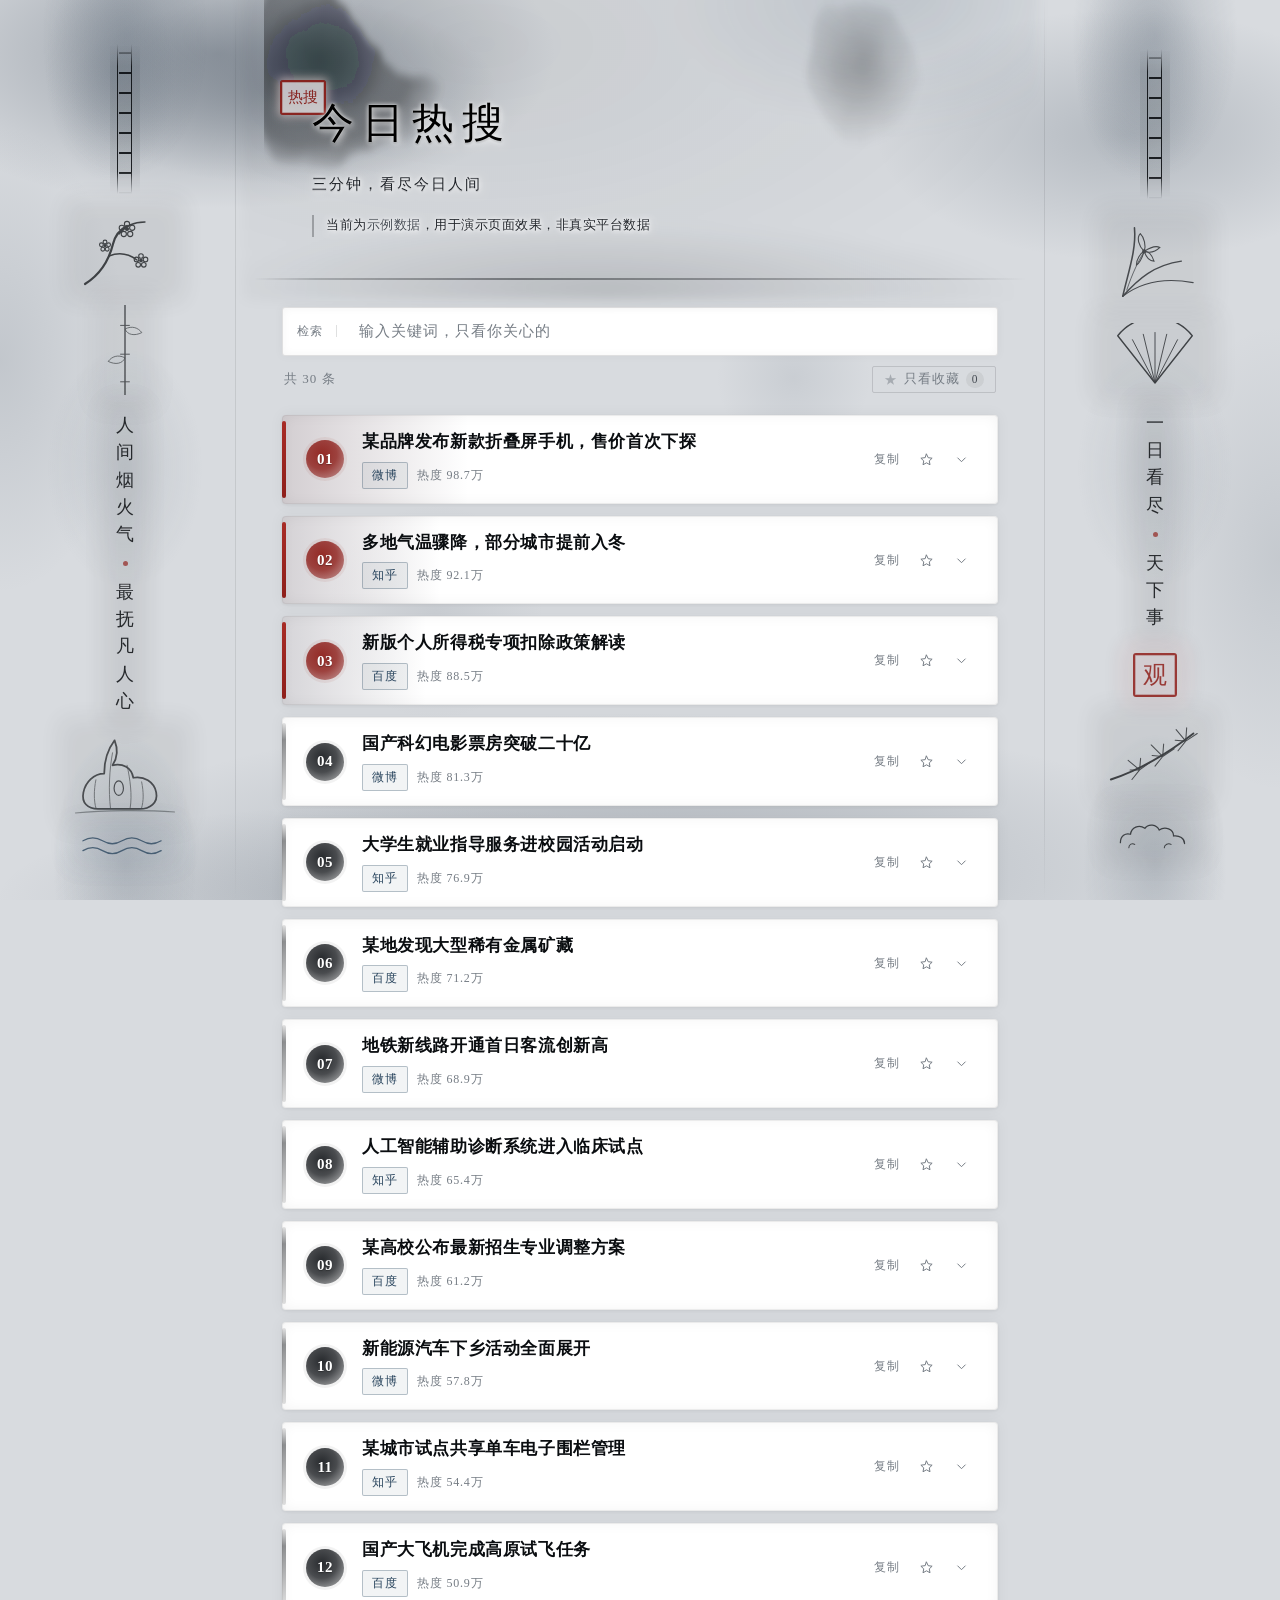
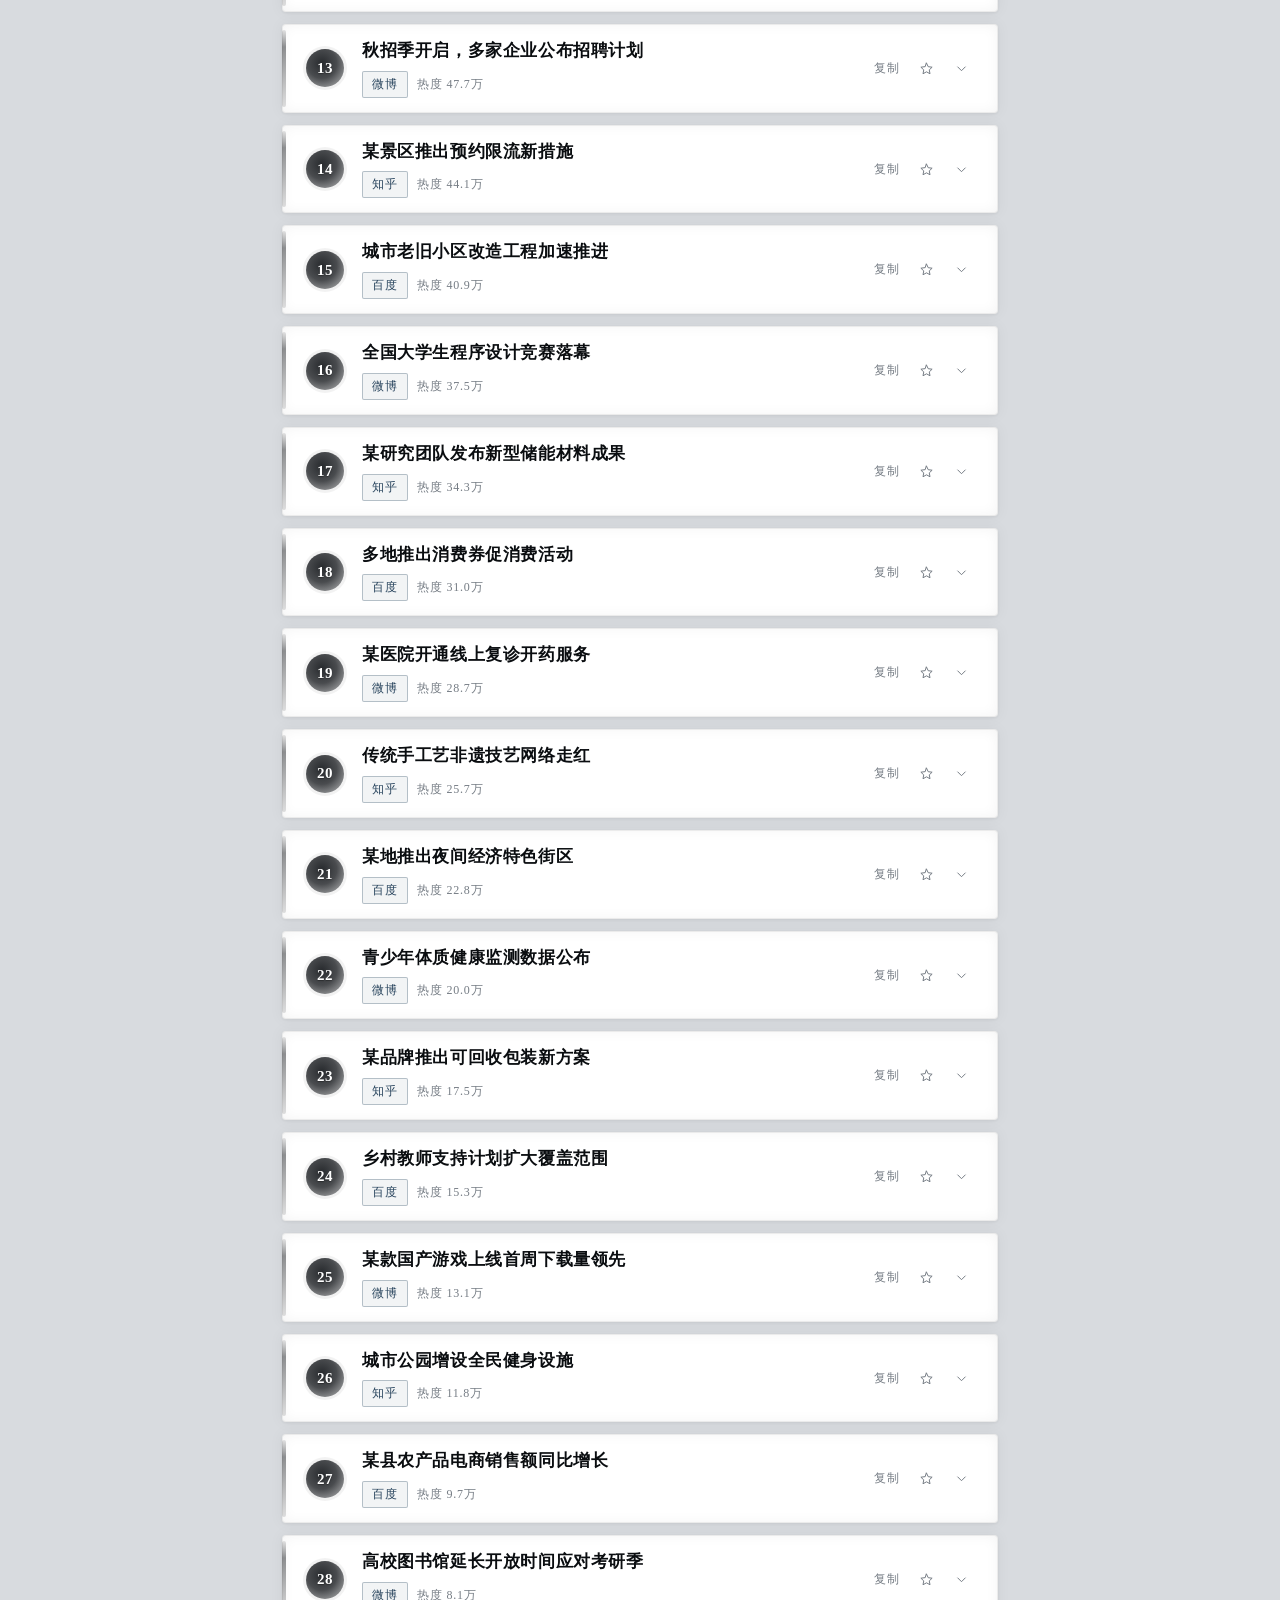
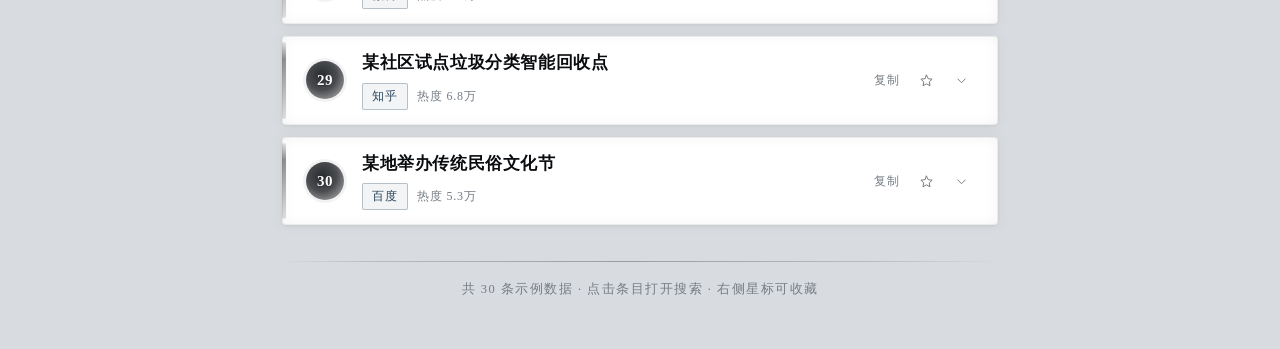
==== commit ca04c699: "Day 11｜新增四个有反馈的交互：复制链接、收藏星标、展开详情、回到顶部 改了什么：style.css（卡片右侧由单个箭头改为三个小按钮；新增详情抽屉、只看收藏开关、回到顶部浮钮、朱砂色键盘焦点框）" ====
--- a/Hot-search/index.html
+++ b/Hot-search/index.html
@@ -4,7 +4,7 @@
   <meta charset="UTF-8">
   <meta name="viewport" content="width=device-width, initial-scale=1.0">
   <title>今日热搜 · 3 分钟看完今天全网在传什么</title>
-  <link rel="stylesheet" href="style.css?v=6">
+  <link rel="stylesheet" href="style.css?v=9">
 </head>
 <body>
 
@@ -285,7 +285,16 @@
         placeholder="输入关键词，只看你关心的"
         autocomplete="off">
     </div>
-    <p class="filter-hint" id="filterHint"></p>
+    <!-- 提示文字 + 「只看收藏」开关（Day 11 新增）
+         收藏是用浏览器本地存储记的，不联网、不上传 -->
+    <div class="filter-bar">
+      <p class="filter-hint" id="filterHint"></p>
+      <button class="fav-toggle" id="favToggle" type="button" aria-pressed="false">
+        <span class="fav-toggle-star" aria-hidden="true">★</span>
+        只看收藏
+        <span class="fav-count" id="favCount">0</span>
+      </button>
+    </div>
   </section>
 
   <!-- ③ 主区域：四种状态，同一时刻只显示一种 -->
@@ -301,11 +310,13 @@
       <p class="state-sub">正在取回今日热点…</p>
     </div>
 
-    <!-- 状态三：没有内容（筛选无结果） -->
+    <!-- 状态三：没有内容
+         ⚠️ 这里有两种"空"：关键词没匹配上 / 收藏夹是空的。
+            所以标题和副标题给了 id，交给 app.js 按情况改文案。 -->
     <div class="state-box" id="stateEmpty" hidden>
       <p class="state-glyph">空</p>
-      <p class="state-title">没有找到相关内容</p>
-      <p class="state-sub">换个关键词试试</p>
+      <p class="state-title" id="emptyTitle">没有找到相关内容</p>
+      <p class="state-sub" id="emptySub">换个关键词试试</p>
     </div>
 
     <!-- 状态四：出错了 -->
@@ -319,15 +330,27 @@
   </main>
 
   <footer class="site-footer">
-    <p>共 30 条示例数据 · 点击任意条目，在新窗口打开搜索结果</p>
+    <p>共 30 条示例数据 · 点击条目打开搜索 · 右侧星标可收藏</p>
   </footer>
+
+  <!-- ④ 回到顶部（Day 11 新增）
+       平时藏着（visibility: hidden → 键盘也 Tab 不到它），
+       往下滚过一段距离才浮出来；点一下平滑滚回顶部 -->
+  <button class="back-to-top" id="backToTop" type="button"
+          aria-label="回到顶部" aria-hidden="true">
+    <svg viewBox="0 0 24 24" aria-hidden="true" focusable="false">
+      <path d="M12 19 V8" />
+      <path d="M6.5 13.5 L12 7.5 L17.5 13.5" />
+      <path d="M6 20.5 H18" />
+    </svg>
+  </button>
 
   <!-- 加载顺序：先数据，后逻辑 -->
   <!-- ⚠️ 调试技巧：给 js/css 的网址后面挂一个 ?v=xxx
        浏览器只要看到网址变了，就会重新下载，不再用缓存。
        这就是"改了代码但页面没变"时的解药。
        正式上线前可以把这个 ?v= 删掉（或者每次发布换一个数字）。 -->
-  <script src="data.js?v=6"></script>
-  <script src="app.js?v=6"></script>
+  <script src="data.js?v=9"></script>
+  <script src="app.js?v=9"></script>
 </body>
 </html>
--- a/Hot-search/style.css
+++ b/Hot-search/style.css
@@ -586,13 +586,78 @@
     0 0 16px 3px rgba(142, 31, 26, .06);
 }
 
+/* 提示文字 + 「只看收藏」开关，排成一行（Day 11 新增）
+   ------------------------------------------------------------
+   为什么开关放在这里而不是别处：它和搜索框一样，都是【筛选条件】。
+   两个条件放在同一条线上，用户一眼就知道"这两个是一起用的"。 */
+.filter-bar {
+  display: flex;
+  align-items: center;
+  justify-content: space-between;
+  gap: 12px;
+  margin: 10px 2px 0;
+  min-height: 26px;
+}
+
 .filter-hint {
-  margin: 10px 2px 0;
+  margin: 0;
   font-size: 13px;
   letter-spacing: 1px;
   color: var(--ink-light);
   min-height: 20px;
 }
+
+/* 「只看收藏」开关：平时是一枚素印，开启后像盖了章 */
+.fav-toggle {
+  flex: 0 0 auto;
+  display: inline-flex;
+  align-items: center;
+  gap: 6px;
+  padding: 4px 11px;
+  font-family: inherit;
+  font-size: 12.5px;
+  letter-spacing: 1px;
+  color: var(--ink-light);
+  background: transparent;
+  border: 1px solid var(--border-ink);
+  border-radius: 2px;
+  cursor: pointer;
+  transition: color .2s, border-color .2s, background .2s;
+}
+
+.fav-toggle-star {
+  font-size: 13px;
+  line-height: 1;
+  opacity: .5;
+  transition: opacity .2s, color .2s;
+}
+
+.fav-toggle:hover { color: var(--cinnabar); border-color: rgba(142, 31, 26, .4); }
+.fav-toggle:hover .fav-toggle-star { opacity: 1; color: var(--cinnabar); }
+
+/* ⭐ 开启状态（aria-pressed="true"）：整枚变朱砂，像盖了章 */
+.fav-toggle[aria-pressed="true"] {
+  color: var(--cinnabar);
+  border-color: rgba(142, 31, 26, .55);
+  background: rgba(142, 31, 26, .06);
+  box-shadow: inset 0 0 10px rgba(142, 31, 26, .06);
+}
+
+.fav-toggle[aria-pressed="true"] .fav-toggle-star { opacity: 1; color: var(--cinnabar); }
+
+/* 收藏数量：一枚小圆牌 */
+.fav-count {
+  min-width: 18px;
+  padding: 0 5px;
+  font-size: 11.5px;
+  line-height: 17px;
+  text-align: center;
+  color: var(--ink-mid);
+  background: rgba(10, 13, 17, .06);
+  border-radius: 9px;
+}
+
+.fav-toggle[aria-pressed="true"] .fav-count { color: #fafbfb; background: var(--cinnabar); }
 
 /* ============================================================
    ③ 卡片列表区
@@ -626,6 +691,8 @@
 .hot-card {
   position: relative;
   display: flex;
+  /* ⭐ Day 11：允许换行 —— 展开的"详情抽屉"靠它才能占满整行掉到下面去 */
+  flex-wrap: wrap;
   align-items: center;
   gap: 18px;
   padding: 15px 20px 15px 24px;
@@ -762,19 +829,243 @@
   color: var(--ink-light);
 }
 
-/* ---------- 右边：一个淡淡的箭头 ---------- */
-.card-arrow {
+/* ---------- 右边：三个小动作按钮（Day 11 新增） ----------
+   ⚠️ 这里原来是"一个淡淡的箭头 ›"，暗示"点整张卡片会跳走"。
+      加了按钮之后，箭头会和按钮抢注意力、还容易让人以为
+      "点箭头 = 展开"。所以干脆去掉它，改成三个明确的小按钮：
+        复制 —— 复制这条的搜索链接
+        星标 —— 收藏 / 取消收藏
+        箭头 —— 展开 / 收起详情
+   ------------------------------------------------------------ */
+.card-actions {
   flex: 0 0 auto;
-  font-size: 20px;
+  display: flex;
+  align-items: center;
+  gap: 2px;
+}
+
+/* 三个按钮共用的底子：平时几乎看不见（只有淡墨字），
+   鼠标过来才浮出底色 —— 不让按钮抢了标题的戏 */
+.card-btn {
+  display: inline-flex;
+  align-items: center;
+  justify-content: center;
+  gap: 4px;
+  height: 30px;
+  min-width: 30px;
+  padding: 0 8px;
+  font-family: inherit;
+  font-size: 12px;
+  letter-spacing: .5px;
   color: var(--ink-light);
-  opacity: .5;
-  transition: transform .18s, opacity .18s, color .18s;
-}
-
-.hot-card:hover .card-arrow {
-  transform: translateX(3px);
+  background: transparent;
+  border: 1px solid transparent;
+  border-radius: 3px;
+  cursor: pointer;
+  /* ⭐ 反馈的关键：按下时缩一下，用户立刻知道"点到了" */
+  transition: color .18s, background .18s, border-color .18s, transform .12s;
+}
+
+.card-btn:hover {
+  color: var(--ink);
+  background: rgba(10, 13, 17, .05);
+  border-color: var(--border-card);
+}
+
+.card-btn:active { transform: scale(.92); }
+
+/* 图标统一体例：线条描边，和两侧装饰的国风线条一个味道 */
+.card-btn svg {
+  width: 15px;
+  height: 15px;
+  fill: none;
+  stroke: currentColor;
+  stroke-width: 1.6;
+  stroke-linecap: round;
+  stroke-linejoin: round;
+}
+
+/* ⭐ 复制成功：按钮变朱砂，像落了一枚小印 */
+.card-btn.is-copied {
+  color: var(--cinnabar);
+  background: rgba(142, 31, 26, .07);
+  border-color: rgba(142, 31, 26, .3);
+}
+
+/* ⭐ 已收藏：星星填实、变朱砂 */
+.card-btn.is-fav { color: var(--cinnabar); }
+
+.card-btn.is-fav svg {
+  fill: var(--cinnabar);
+  stroke: var(--cinnabar);
+}
+
+/* 刚点收藏的一瞬间：星星"盖"一下 —— 这就是"生效了"最直接的信号 */
+@keyframes starStamp {
+  0%   { transform: scale(1); }
+  36%  { transform: scale(1.45); }
+  100% { transform: scale(1); }
+}
+
+.card-btn.just-faved svg {
+  animation: starStamp .4s cubic-bezier(.22, 1.4, .5, 1);
+}
+
+/* 展开箭头：展开后翻个身 */
+.card-btn.is-open { color: var(--ink); }
+
+.card-btn.is-open svg { transform: rotate(180deg); }
+
+.card-btn svg { transition: transform .24s ease; }
+
+/* ---------- 详情抽屉（Day 11 新增） ----------
+   flex: 0 0 100% —— 靠父级的 flex-wrap 撑满一整行，掉到卡片下方。
+   上沿用一道墨痕和正文分开（不是数码边框）。 */
+.card-detail {
+  flex: 0 0 100%;
+  padding: 13px 0 3px;
+  position: relative;
+  animation: unfold .26s ease-out;
+}
+
+.card-detail::before {
+  content: "";
+  position: absolute;
+  left: 0;
+  right: 0;
+  top: 0;
+  height: 1px;
+  background: linear-gradient(90deg,
+              transparent 0%,
+              rgba(10, 13, 17, .12) 8%,
+              rgba(10, 13, 17, .24) 44%,
+              rgba(10, 13, 17, .11) 88%,
+              transparent 100%);
+}
+
+@keyframes unfold {
+  from { opacity: 0; transform: translateY(-7px); }
+  to   { opacity: 1; transform: none; }
+}
+
+/* 抽屉里的小标题：「同来源上榜」 */
+.detail-label {
+  margin: 0 0 8px;
+  font-size: 12px;
+  letter-spacing: 1.5px;
+  color: var(--ink-light);
+}
+
+/* 同来源的其它条目：一行一条，前面一个小墨点 */
+.detail-peer {
+  margin: 0 0 5px;
+  padding-left: 14px;
+  position: relative;
+  font-size: 13px;
+  letter-spacing: .4px;
+  color: var(--ink-mid);
+  line-height: 1.6;
+}
+
+.detail-peer::before {
+  content: "";
+  position: absolute;
+  left: 2px;
+  top: 9px;
+  width: 4px;
+  height: 4px;
+  border-radius: 50%;
+  background: currentColor;
+  opacity: .55;
+}
+
+/* 没有其它条目时的一句说明 */
+.detail-empty {
+  margin: 0;
+  font-size: 12.5px;
+  letter-spacing: .5px;
+  color: var(--ink-light);
+}
+
+/* 原始数值：给"想看个究竟"的人一个真数（页面上显示的是"xx万"） */
+.detail-raw {
+  margin: 9px 0 0;
+  font-size: 12px;
+  letter-spacing: .6px;
+  color: var(--ink-light);
+}
+
+.detail-raw b { font-weight: 600; color: var(--ink-mid); }
+
+/* ---------- 键盘用户的焦点提示（余力加练） ----------
+   ⚠️ 用 :focus-visible 而不是 :focus ——
+      鼠标点击不会触发它（不然点一下满屏都是框），
+      只有键盘 Tab 过来才亮。 */
+.card-btn:focus-visible,
+.fav-toggle:focus-visible,
+.back-to-top:focus-visible,
+.retry-btn:focus-visible {
+  outline: 2px solid rgba(142, 31, 26, .55);
+  outline-offset: 2px;
+}
+
+/* ---------- 回到顶部（Day 11 新增） ----------
+   藏起来时用 visibility:hidden 而不是 opacity:0 ——
+   因为 opacity:0 的元素【键盘仍然能 Tab 到】，那就成了"看不见却能选中"的坑。
+   visibility:hidden 才是真的不可聚焦。 */
+.back-to-top {
+  position: fixed;
+  right: 30px;
+  bottom: 30px;
+  z-index: 20;
+  width: 50px;
+  height: 50px;
+  display: flex;
+  align-items: center;
+  justify-content: center;
+  padding: 0;
+  color: var(--cinnabar);
+  background: var(--paper-card);
+  border: 1.5px solid rgba(142, 31, 26, .5);
+  border-radius: 50%;
+  cursor: pointer;
+  visibility: hidden;
+  opacity: 0;
+  transform: translateY(10px);
+  transition: opacity .24s ease, transform .24s ease, visibility .24s,
+              background .2s, color .2s;
+  box-shadow: 0 2px 10px rgba(10, 13, 17, .13),
+              inset 0 0 10px rgba(142, 31, 26, .05);
+}
+
+.back-to-top.is-visible {
+  visibility: visible;
   opacity: 1;
-  color: var(--cinnabar);
+  transform: none;
+}
+
+.back-to-top svg {
+  width: 22px;
+  height: 22px;
+  fill: none;
+  stroke: currentColor;
+  stroke-width: 1.7;
+  stroke-linecap: round;
+  stroke-linejoin: round;
+}
+
+.back-to-top:hover { background: var(--cinnabar); color: #fafbfb; }
+
+/* 宽屏时把它推进内容区右下角，和正文对齐（不压在两边的装饰上） */
+@media (min-width: 820px) {
+  .back-to-top { right: calc(50% - 372px); }
+}
+
+/* 系统设了"减少动态效果"就别播动画 —— 照顾前庭敏感的人 */
+@media (prefers-reduced-motion: reduce) {
+  .card-btn.just-faved svg,
+  .card-detail { animation: none; }
+  .back-to-top { transition: opacity .01s, visibility .01s; }
 }
 
 /* ============================================================
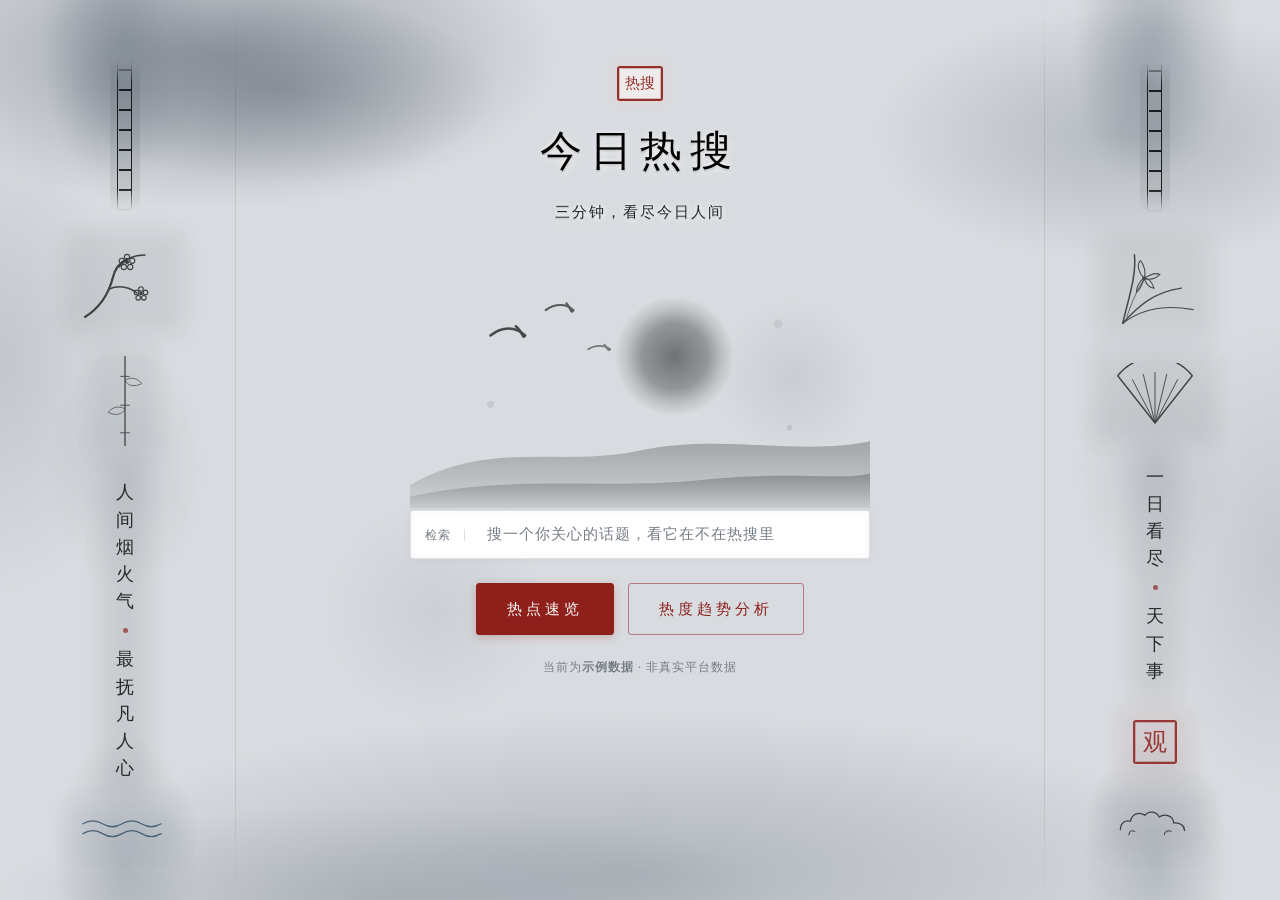
==== commit 36b1622b: "Day 14｜以陌生人视角走查页面，修复题头印章压住标题的问题 改了什么：style.css（把 .site-header > *:not(.header-ink) 改成 :not(.header-i" ====
--- a/Hot-search/index.html
+++ b/Hot-search/index.html
@@ -3,100 +3,44 @@
 <head>
   <meta charset="UTF-8">
   <meta name="viewport" content="width=device-width, initial-scale=1.0">
-  <title>今日热搜 · 3 分钟看完今天全网在传什么</title>
-  <link rel="stylesheet" href="style.css?v=9">
+  <title>今日热搜 · 三分钟看尽人间事</title>
+  <link rel="stylesheet" href="style.css?v=13">
 </head>
 <body>
 
-  <!-- ⓪ 左右两侧的国风装饰（只在宽屏显示，窄屏自动隐藏）
-       全部用 CSS + SVG 画，不加载任何图片
-       元素从上到下均匀铺满整个侧边，不留大片空白 -->
+  <!-- 两侧国风装饰（与热点速览页共用同一套，保持整体感） -->
   <aside class="side-deco side-left" aria-hidden="true">
-    <!-- 回纹边框 -->
     <div class="deco-fret"></div>
-
-    <!-- 梅花枝：老枝 + 五瓣梅花 -->
     <div class="deco-plum">
       <svg viewBox="0 0 92 76" xmlns="http://www.w3.org/2000/svg">
-        <!-- 主枝：从右下往左上斜出 -->
-        <path d="M6 72 C22 62 30 48 34 32 C36 24 40 18 48 14"
-              fill="none" stroke="currentColor" stroke-width="2.2" stroke-linecap="round"/>
-        <!-- 两根侧枝 -->
+        <path d="M6 72 C22 62 30 48 34 32 C36 24 40 18 48 14" fill="none" stroke="currentColor" stroke-width="2.2" stroke-linecap="round"/>
         <path d="M30 44 C40 40 50 42 58 48" fill="none" stroke="currentColor" stroke-width="1.5" stroke-linecap="round"/>
         <path d="M40 22 C46 14 56 10 66 10" fill="none" stroke="currentColor" stroke-width="1.3" stroke-linecap="round"/>
-        <!-- 梅花（五瓣）：用五个小圆弧围成一朵 -->
         <g stroke="currentColor" stroke-width="1.1" fill="none">
-          <!-- 花一 -->
-          <circle cx="48" cy="12" r="2.6"/>
-          <circle cx="53.2" cy="15.8" r="2.6"/>
-          <circle cx="51.2" cy="22" r="2.6"/>
-          <circle cx="44.8" cy="22" r="2.6"/>
-          <circle cx="42.8" cy="15.8" r="2.6"/>
-          <circle cx="48" cy="17" r="1.5" fill="currentColor"/>
-          <!-- 花二 -->
-          <circle cx="62" cy="44" r="2.3"/>
-          <circle cx="66.5" cy="47.4" r="2.3"/>
-          <circle cx="64.8" cy="52.8" r="2.3"/>
-          <circle cx="59.2" cy="52.8" r="2.3"/>
-          <circle cx="57.5" cy="47.4" r="2.3"/>
-          <circle cx="62" cy="48.5" r="1.3" fill="currentColor"/>
-          <!-- 花三（小） -->
-          <circle cx="26" cy="30" r="1.9"/>
-          <circle cx="29.6" cy="32.8" r="1.9"/>
-          <circle cx="28.2" cy="37.2" r="1.9"/>
-          <circle cx="23.8" cy="37.2" r="1.9"/>
-          <circle cx="22.4" cy="32.8" r="1.9"/>
-          <circle cx="26" cy="33.7" r="1.1" fill="currentColor"/>
+          <circle cx="48" cy="12" r="2.6"/><circle cx="53.2" cy="15.8" r="2.6"/>
+          <circle cx="51.2" cy="22" r="2.6"/><circle cx="44.8" cy="22" r="2.6"/>
+          <circle cx="42.8" cy="15.8" r="2.6"/><circle cx="48" cy="17" r="1.5" fill="currentColor"/>
+          <circle cx="62" cy="44" r="2.3"/><circle cx="66.5" cy="47.4" r="2.3"/>
+          <circle cx="64.8" cy="52.8" r="2.3"/><circle cx="59.2" cy="52.8" r="2.3"/>
+          <circle cx="57.5" cy="47.4" r="2.3"/><circle cx="62" cy="48.5" r="1.3" fill="currentColor"/>
         </g>
       </svg>
     </div>
-
-    <!-- 竹枝：竹节 + 竹叶 -->
     <div class="deco-bamboo">
       <svg viewBox="0 0 60 150" xmlns="http://www.w3.org/2000/svg">
         <line x1="30" y1="0" x2="30" y2="150" stroke="currentColor" stroke-width="2.4" stroke-linecap="round"/>
-        <line x1="22" y1="34"  x2="38" y2="34"  stroke="currentColor" stroke-width="1.6"/>
-        <line x1="22" y1="82"  x2="38" y2="82"  stroke="currentColor" stroke-width="1.6"/>
+        <line x1="22" y1="34" x2="38" y2="34" stroke="currentColor" stroke-width="1.6"/>
+        <line x1="22" y1="82" x2="38" y2="82" stroke="currentColor" stroke-width="1.6"/>
         <line x1="22" y1="128" x2="38" y2="128" stroke="currentColor" stroke-width="1.6"/>
         <path d="M30 40 C42 34 52 38 58 46 C46 52 34 50 30 40 Z" fill="none" stroke="currentColor" stroke-width="1.3"/>
         <path d="M30 88 C18 82 8 86 2 94 C14 100 26 98 30 88 Z" fill="none" stroke="currentColor" stroke-width="1.3"/>
       </svg>
     </div>
-
-    <!-- 竖排诗句 -->
     <div class="deco-verse">
       <span>人</span><span>间</span><span>烟</span><span>火</span><span>气</span>
       <i class="deco-dot"></i>
       <span>最</span><span>抚</span><span>凡</span><span>人</span><span>心</span>
     </div>
-
-    <!-- 太湖石：瘦皱漏透，带皴纹 -->
-    <div class="deco-rock">
-      <svg viewBox="0 0 100 80" xmlns="http://www.w3.org/2000/svg">
-        <!-- 外轮廓：一块立起来的石头，左窄右宽，顶部有起伏 -->
-        <path d="M40 8
-                 C44 18 42 26 38 32
-                 C48 30 56 34 58 44
-                 C68 42 78 48 80 58
-                 C82 68 74 74 64 74
-                 L24 74
-                 C14 74 8 68 10 58
-                 C12 48 20 40 30 40
-                 C30 28 34 16 40 8 Z"
-              fill="none" stroke="currentColor" stroke-width="1.7" stroke-linejoin="round"/>
-        <!-- 皴纹 -->
-        <g fill="none" stroke="currentColor" stroke-width=".9" opacity=".7" stroke-linecap="round">
-          <path d="M38 20 C35 36 34 56 36 73"/>
-          <path d="M52 32 C55 46 57 60 55 73"/>
-          <path d="M66 48 C68 58 68 66 66 73"/>
-          <path d="M22 46 C20 56 20 66 22 73"/>
-        </g>
-        <ellipse cx="44" cy="54" rx="4.5" ry="7" fill="none" stroke="currentColor" stroke-width="1.1"/>
-        <path d="M2 78 C30 75 70 75 98 77" fill="none" stroke="currentColor" stroke-width="1" opacity=".55"/>
-      </svg>
-    </div>
-
-    <!-- 水波纹 -->
     <div class="deco-wave">
       <svg viewBox="0 0 90 24" xmlns="http://www.w3.org/2000/svg">
         <path d="M2 8 Q12 2 22 8 T42 8 T62 8 T82 8" fill="none" stroke="currentColor" stroke-width="1.3" stroke-linecap="round"/>
@@ -107,17 +51,12 @@
 
   <aside class="side-deco side-right" aria-hidden="true">
     <div class="deco-fret"></div>
-
-    <!-- 兰花：飘逸的长叶 + 一茎一花 -->
     <div class="deco-orchid">
       <svg viewBox="0 0 90 80" xmlns="http://www.w3.org/2000/svg">
-        <!-- 三片长叶：自左下根部向外散开，有弧度 -->
         <path d="M12 76 C18 50 26 28 24 6" fill="none" stroke="currentColor" stroke-width="1.6" stroke-linecap="round"/>
         <path d="M12 76 C28 58 44 44 72 40" fill="none" stroke="currentColor" stroke-width="1.4" stroke-linecap="round"/>
         <path d="M12 76 C30 62 52 56 84 62" fill="none" stroke="currentColor" stroke-width="1.2" stroke-linecap="round"/>
-        <!-- 花茎 -->
         <path d="M16 70 C22 52 28 40 34 30" fill="none" stroke="currentColor" stroke-width="1" opacity=".8"/>
-        <!-- 兰花：外三瓣 + 内二瓣 + 蕊 -->
         <g fill="none" stroke="currentColor" stroke-width="1.1">
           <path d="M34 30 C28 24 26 16 30 12 C34 16 36 24 34 30 Z"/>
           <path d="M34 30 C40 26 46 24 50 26 C46 30 40 32 34 30 Z"/>
@@ -127,8 +66,6 @@
         </g>
       </svg>
     </div>
-
-    <!-- 折扇 -->
     <div class="deco-fan">
       <svg viewBox="0 0 110 72" xmlns="http://www.w3.org/2000/svg">
         <path d="M55 66 L14 14 A52 52 0 0 1 96 14 Z" fill="none" stroke="currentColor" stroke-width="1.5" stroke-linejoin="round"/>
@@ -139,218 +76,108 @@
         <line x1="55" y1="66" x2="80" y2="18" stroke="currentColor" stroke-width="1"/>
       </svg>
     </div>
-
     <div class="deco-verse">
       <span>一</span><span>日</span><span>看</span><span>尽</span>
       <i class="deco-dot"></i>
       <span>天</span><span>下</span><span>事</span>
     </div>
-
-    <!-- 朱砂闲章 -->
     <div class="deco-seal">观</div>
-
-    <!-- 松枝：枝干 + 成簇的松针 -->
-    <div class="deco-pine">
-      <svg viewBox="0 0 100 74" xmlns="http://www.w3.org/2000/svg">
-        <!-- 主枝 -->
-        <path d="M4 62 C28 54 54 42 90 14"
-              fill="none" stroke="currentColor" stroke-width="2" stroke-linecap="round"/>
-        <!-- 三簇松针：每簇从一点向外散开 -->
-        <g fill="none" stroke="currentColor" stroke-width="1.1" stroke-linecap="round" opacity=".9">
-          <!-- 第一簇 -->
-          <path d="M34 52 L22 42 M34 52 L24 52 M34 52 L26 62 M34 52 L35 40 M34 52 L45 44"/>
-          <!-- 第二簇 -->
-          <path d="M58 38 L46 26 M58 38 L47 37 M58 38 L50 48 M58 38 L59 25 M58 38 L70 30"/>
-          <!-- 第三簇 -->
-          <path d="M82 22 L72 10 M82 22 L71 21 M82 22 L74 32 M82 22 L83 8 M82 22 L94 14"/>
-        </g>
-      </svg>
-    </div>
-
-    <!-- 云纹 -->
     <div class="deco-cloud">
       <svg viewBox="0 0 90 44" xmlns="http://www.w3.org/2000/svg">
-        <path d="M4 34 C4 26 10 22 16 24 C17 16 26 12 33 17 C37 11 47 12 50 19 C57 14 67 18 67 26 C74 25 80 29 80 35"
-              fill="none" stroke="currentColor" stroke-width="1.5" stroke-linecap="round"/>
+        <path d="M4 34 C4 26 10 22 16 24 C17 16 26 12 33 17 C37 11 47 12 50 19 C57 14 67 18 67 26 C74 25 80 29 80 35" fill="none" stroke="currentColor" stroke-width="1.5" stroke-linecap="round"/>
         <path d="M14 40 C14 36 18 34 21 36" fill="none" stroke="currentColor" stroke-width="1.2" stroke-linecap="round"/>
         <path d="M56 40 C56 36 61 34 64 36" fill="none" stroke="currentColor" stroke-width="1.2" stroke-linecap="round"/>
       </svg>
     </div>
   </aside>
 
-  <!-- ① 顶部区（水墨题头） -->
-  <header class="site-header">
-    <!-- ⭐ 泼墨底：用 SVG 画两团"有形状的墨"贴在题头后面
-         为什么不用 CSS 渐变？——渐变永远是一块"圆的/椭圆的模糊色斑"，
-         而真墨落纸是一坨【形状不规则、边缘一鼓一鼓】的印子。
-         这里用三次贝塞尔曲线勾勒墨迹轮廓，才真的像"泼"上去的。
+  <!-- ⭐ 门户首页主体 -->
+  <main class="portal">
 
-         ⚠️ preserveAspectRatio 用默认值（不写 slice）！
-            第一版写了 "xMinYMin slice"，结果 SVG 按比例放大填满，
-            把墨团整个推到了可视区外面。现在让它【拉伸铺满】题头，
-            viewBox 的坐标就直接对应题头百分比，好控制得多。
-         ① 大墨团：左上角那一坨（每个 C 都是往外鼓一下再收回来）
-         ② 小墨点：右侧飞溅的一团 -->
-    <svg class="header-ink" viewBox="0 0 720 200" preserveAspectRatio="none" aria-hidden="true">
-      <defs>
-        <!-- 墨团的"浓淡"：中心实、外圈散 -->
-        <radialGradient id="inkBlob1" cx="34%" cy="40%" r="64%">
-          <stop offset="0%"   stop-color="#0a0d10" stop-opacity=".62"/>
-          <stop offset="30%"  stop-color="#0a0d10" stop-opacity=".50"/>
-          <stop offset="58%"  stop-color="#0a0d10" stop-opacity=".26"/>
-          <stop offset="82%"  stop-color="#0a0d10" stop-opacity=".09"/>
-          <stop offset="100%" stop-color="#0a0d10" stop-opacity="0"/>
-        </radialGradient>
-        <radialGradient id="inkBlob2" cx="45%" cy="45%" r="60%">
-          <stop offset="0%"   stop-color="#0a0d10" stop-opacity=".26"/>
-          <stop offset="55%"  stop-color="#0a0d10" stop-opacity=".12"/>
-          <stop offset="100%" stop-color="#0a0d10" stop-opacity="0"/>
-        </radialGradient>
-        <!-- 毛边：把墨团边缘揉毛，模拟纸纤维的阻力。
-             ⚠️ stdDeviation 从 6 调到 3：
-                6 太软，出来是一团"阴影"；
-                真墨是【主体实、只有边缘虚】，3 刚好。
-             ⭐ 再叠一个 feDisplacementMap：
-                用紊乱噪声把轮廓"推歪"一点，
-                边界就有了真墨那种细碎的毛刺感（不是光滑曲线）。 -->
-        <filter id="inkRough" x="-30%" y="-30%" width="160%" height="160%">
-          <feTurbulence type="fractalNoise" baseFrequency="0.022" numOctaves="3" seed="7" result="noise"/>
-          <feDisplacementMap in="SourceGraphic" in2="noise" scale="16" xChannelSelector="R" yChannelSelector="G" result="displaced"/>
-          <feGaussianBlur in="displaced" stdDeviation="3"/>
-        </filter>
-        <!-- ⭐ 水痕边：真墨在宣纸上扩散时，最外圈会留下一道
-             【比中心淡、但比最外围更明显】的痕 —— 那是纸吸饱墨后
-             水分继续往外走、墨粒被滤在那一圈形成的。
-             这是"墨在纸上晕开"最像的一个细节，加上它就活了。 -->
-        <radialGradient id="inkHalo1" cx="34%" cy="40%" r="64%">
-          <stop offset="0%"   stop-color="#0a0d10" stop-opacity="0"/>
-          <stop offset="52%"  stop-color="#0a0d10" stop-opacity="0"/>
-          <stop offset="72%"  stop-color="#0a0d10" stop-opacity=".20"/>
-          <stop offset="86%"  stop-color="#0a0d10" stop-opacity=".11"/>
-          <stop offset="100%" stop-color="#0a0d10" stop-opacity="0"/>
-        </radialGradient>
-      </defs>
+    <!-- 顶部标题 -->
+    <header class="portal-head">
+      <p class="header-seal">热搜</p>
+      <h1 class="site-title">今日热搜</h1>
+      <p class="site-desc">三分钟，看尽今日人间</p>
+    </header>
 
-      <!-- ① 主墨团：轮廓一鼓一鼓的，不是标准椭圆
-           ⚠️ 尺寸收过一次：第一版铺满了整个题头左上，
-              看起来像"泼翻了"，很重。
-              真水墨讲【留白为主、墨为宾】，所以缩小到题头的一角。
-           ② 次墨团：右侧一小坨，和主墨拉开距离，破掉"独角戏" -->
-      <path filter="url(#inkRough)" fill="url(#inkBlob1)"
-            d="M4 2
-               C34 -4, 66 6, 84 22
-               C100 36, 110 48, 124 54
-               C142 62, 160 56, 174 64
-               C188 72, 186 86, 170 92
-               C150 100, 124 96, 104 101
-               C78 107, 58 118, 34 116
-               C12 114, -4 100, -8 76
-               C-13 52, -14 24, 4 2 Z"/>
+    <!-- ⭐ 形象图案 + 融合搜索框（核心区）
+         图案画的是"一纸报晓"：一轮墨日 + 飞鸟 + 远山，
+         寓意"消息随风、传遍四方"。
+         搜索框嵌在图案正下方，与图案连成一体 ——
+         图案是"信息从远处飞来"，搜索框是"你伸手去接住它"。 -->
+    <section class="portal-hero">
 
-      <!-- ③ 水痕边：同一个轮廓再描一遍，只留下最外那圈痕 -->
-      <path filter="url(#inkRough)" fill="url(#inkHalo1)"
-            d="M4 2
-               C34 -4, 66 6, 84 22
-               C100 36, 110 48, 124 54
-               C142 62, 160 56, 174 64
-               C188 72, 186 86, 170 92
-               C150 100, 124 96, 104 101
-               C78 107, 58 118, 34 116
-               C12 114, -4 100, -8 76
-               C-13 52, -14 24, 4 2 Z"/>
+      <!-- 图案层（纯 SVG，零图片） -->
+      <div class="hero-art" aria-hidden="true">
+        <svg viewBox="0 0 400 220" preserveAspectRatio="xMidYMid meet">
+          <defs>
+            <!-- 墨日的浓淡：中心比第一版淡，边缘散开 -->
+            <radialGradient id="heroSun" cx="50%" cy="50%" r="50%">
+              <stop offset="0%"   stop-color="#0a0d10" stop-opacity=".58"/>
+              <stop offset="55%"  stop-color="#0a0d10" stop-opacity=".38"/>
+              <stop offset="80%"  stop-color="#0a0d10" stop-opacity=".14"/>
+              <stop offset="100%" stop-color="#0a0d10" stop-opacity="0"/>
+            </radialGradient>
+            <!-- 远山的淡墨 -->
+            <linearGradient id="heroHill" x1="0" y1="0" x2="0" y2="1">
+              <stop offset="0%" stop-color="#0a0d10" stop-opacity=".30"/>
+              <stop offset="100%" stop-color="#0a0d10" stop-opacity=".04"/>
+            </linearGradient>
+          </defs>
 
-      <!-- ② 次墨团：右侧一小坨，和主墨拉开距离 -->
-      <path filter="url(#inkRough)" fill="url(#inkBlob2)"
-            d="M540 14
-               C572 4, 608 18, 622 42
-               C634 62, 626 84, 604 94
-               C578 106, 542 98, 528 78
-               C516 60, 520 30, 540 14 Z"/>
-    </svg>
+          <!-- 远山：底部两道淡墨 -->
+          <path d="M0 200 C70 160 130 185 200 170 C270 155 340 175 400 162 L400 220 L0 220 Z"
+                fill="url(#heroHill)"/>
+          <path d="M0 210 C90 190 170 205 260 195 C330 188 380 196 400 190 L400 220 L0 220 Z"
+                fill="url(#heroHill)"/>
 
-    <p class="header-seal">热搜</p>
-    <h1 class="site-title">今日热搜</h1>
-    <p class="site-desc">三分钟，看尽今日人间</p>
-    <p class="site-note">当前为<b>示例数据</b>，用于演示页面效果，非真实平台数据</p>
-  </header>
+          <!-- 墨日：一轮，微微靠右 -->
+          <circle cx="230" cy="88" r="52" fill="url(#heroSun)"/>
 
-  <!-- ② 筛选区 -->
-  <section class="filter-area">
-    <div class="search-box">
-      <span class="search-icon">检索</span>
-      <input
-        type="text"
-        id="keywordInput"
-        class="search-input"
-        placeholder="输入关键词，只看你关心的"
-        autocomplete="off">
-    </div>
-    <!-- 提示文字 + 「只看收藏」开关（Day 11 新增）
-         收藏是用浏览器本地存储记的，不联网、不上传 -->
-    <div class="filter-bar">
-      <p class="filter-hint" id="filterHint"></p>
-      <button class="fav-toggle" id="favToggle" type="button" aria-pressed="false">
-        <span class="fav-toggle-star" aria-hidden="true">★</span>
-        只看收藏
-        <span class="fav-count" id="favCount">0</span>
-      </button>
-    </div>
-  </section>
+          <!-- 飞鸟：三只，象征消息从远处飞来 -->
+          <g stroke="#0a0d10" stroke-width="2.2" fill="none" stroke-linecap="round" opacity=".8">
+            <path d="M70 70 C80 62 92 62 100 70"/>
+            <path d="M92 62 C98 66 98 74 100 70"/>
+          </g>
+          <g stroke="#0a0d10" stroke-width="1.9" fill="none" stroke-linecap="round" opacity=".7">
+            <path d="M118 48 C126 42 136 42 142 48"/>
+            <path d="M136 42 C140 46 140 52 142 48"/>
+          </g>
+          <g stroke="#0a0d10" stroke-width="1.6" fill="none" stroke-linecap="round" opacity=".55">
+            <path d="M155 82 C161 78 169 78 174 82"/>
+            <path d="M169 78 C172 81 172 84 174 82"/>
+          </g>
 
-  <!-- ③ 主区域：四种状态，同一时刻只显示一种 -->
-  <main class="list-area">
+          <!-- 几点淡墨飞白，破呆板 -->
+          <circle cx="70" cy="130" r="3" fill="#0a0d10" opacity=".10"/>
+          <circle cx="320" cy="60" r="4" fill="#0a0d10" opacity=".08"/>
+          <circle cx="330" cy="150" r="2.5" fill="#0a0d10" opacity=".10"/>
+        </svg>
+      </div>
 
-    <!-- 状态一：有数据（卡片列表） -->
-    <ol class="hot-list" id="hotList"></ol>
+      <!-- 融合搜索框：紧贴图案下方，视觉上"接住"图案 -->
+      <div class="hero-search">
+        <span class="search-icon">检索</span>
+        <input
+          type="text"
+          id="portalKeyword"
+          class="search-input"
+          placeholder="搜一个你关心的话题，看它在不在热搜里"
+          autocomplete="off">
+      </div>
 
-    <!-- 状态二：加载中 -->
-    <div class="state-box" id="stateLoading" hidden>
-      <div class="spinner"></div>
-      <p class="state-title">正在展卷</p>
-      <p class="state-sub">正在取回今日热点…</p>
-    </div>
+      <!-- 入口按钮 -->
+      <div class="hero-actions">
+        <a class="portal-btn portal-btn-main" href="hot.html">热点速览</a>
+        <a class="portal-btn" href="trend.html">热度趋势分析</a>
+      </div>
 
-    <!-- 状态三：没有内容
-         ⚠️ 这里有两种"空"：关键词没匹配上 / 收藏夹是空的。
-            所以标题和副标题给了 id，交给 app.js 按情况改文案。 -->
-    <div class="state-box" id="stateEmpty" hidden>
-      <p class="state-glyph">空</p>
-      <p class="state-title" id="emptyTitle">没有找到相关内容</p>
-      <p class="state-sub" id="emptySub">换个关键词试试</p>
-    </div>
-
-    <!-- 状态四：出错了 -->
-    <div class="state-box is-error" id="stateError" hidden>
-      <p class="state-glyph is-error-glyph">误</p>
-      <p class="state-title">内容加载失败</p>
-      <p class="state-sub" id="errorDetail"></p>
-      <button class="retry-btn" id="retryBtn" type="button">重新加载</button>
-    </div>
+      <p class="portal-note">当前为<b>示例数据</b> · 非真实平台数据</p>
+    </section>
 
   </main>
 
-  <footer class="site-footer">
-    <p>共 30 条示例数据 · 点击条目打开搜索 · 右侧星标可收藏</p>
-  </footer>
-
-  <!-- ④ 回到顶部（Day 11 新增）
-       平时藏着（visibility: hidden → 键盘也 Tab 不到它），
-       往下滚过一段距离才浮出来；点一下平滑滚回顶部 -->
-  <button class="back-to-top" id="backToTop" type="button"
-          aria-label="回到顶部" aria-hidden="true">
-    <svg viewBox="0 0 24 24" aria-hidden="true" focusable="false">
-      <path d="M12 19 V8" />
-      <path d="M6.5 13.5 L12 7.5 L17.5 13.5" />
-      <path d="M6 20.5 H18" />
-    </svg>
-  </button>
-
-  <!-- 加载顺序：先数据，后逻辑 -->
-  <!-- ⚠️ 调试技巧：给 js/css 的网址后面挂一个 ?v=xxx
-       浏览器只要看到网址变了，就会重新下载，不再用缓存。
-       这就是"改了代码但页面没变"时的解药。
-       正式上线前可以把这个 ?v= 删掉（或者每次发布换一个数字）。 -->
-  <script src="data.js?v=9"></script>
-  <script src="app.js?v=9"></script>
+  <script src="portal.js?v=12"></script>
 </body>
 </html>
--- a/Hot-search/style.css
+++ b/Hot-search/style.css
@@ -411,7 +411,19 @@
    ⚠️ 光靠 z-index 还不够 —— 上面截图里墨把标题和印章压灰了。
       真正原因是【墨太浓的地方文字就糊了】，
       所以要双管齐下：① 文字抬层  ② 文字自身加一点白色托底（见下） */
-.site-header > *:not(.header-ink) {
+/* ⚠️【Day 14 修复】这里必须把印章（.header-seal）也排除掉。
+   ------------------------------------------------------------
+   原来写的是 *:not(.header-ink)，印章也算在里面了，
+   而这条规则的特异性（0,2,0）比 .header-seal 自己那条（0,1,0）更高，
+   于是印章的 position:absolute 被悄悄改成了 relative ——
+   印章从"题头右上角"掉进文字流，压在标题「热点速览」的左上角。
+
+   这条规则是 Day 11 为了让文字浮到墨团之上加的，坑也就在那时埋下了；
+   之后一直没有单独的规则去管印章，所以一直没暴露，
+   直到 Day 14 用"第一次来的人"的视角走查才发现。
+
+   修法：在 :not() 里一并排除印章，让它自己那条 absolute 生效。 */
+.site-header > *:not(.header-ink):not(.header-seal) {
   position: relative;
   z-index: 2;
 }
@@ -452,11 +464,15 @@
   filter: blur(.6px);
 }
 
-/* 题头左上的朱砂印章：一个方框 + 「热搜」二字 */
+/* 题头右上角的朱砂印章：一个方框 + 「热搜」二字
+   ⚠️【Day 14】补 z-index:2 —— 之前靠 .site-header > * 那条规则顺带拿到 z-index，
+      现在那条规则把印章排除了，得自己声明，否则会被墨晕（z-index:1）盖住。
+   （这条注释原本写的是"左上"，与代码 right:32px 不符，一并订正） */
 .header-seal {
   position: absolute;
   top: 28px;
   right: 32px;
+  z-index: 2;
   margin: 0;
   padding: 7px 6px;
   width: 46px;
@@ -1221,3 +1237,242 @@
   .search-input { padding-left: 58px; }
   .filter-area, .list-area { padding: 0 14px; }
 }
+
+/* ============================================================
+   ⑦ 多页面结构（Day 13 新增）
+   ------------------------------------------------------------
+   产品从"单页"改为"门户首页 + 热点速览 + 趋势分析"三页。
+   门户页和趋势页共用一个 .portal 容器，下面的样式管它们俩，
+   外加一个"返回首页"的小链接。
+   ============================================================ */
+
+/* 门户页 / 趋势页的主体：内容区居中，与列表页同一宽度 */
+.portal {
+  max-width: 720px;
+  margin: 0 auto;
+  padding: 40px 24px 64px;
+  position: relative;
+}
+
+/* 门户页顶部标题：复用列表页的印章 + 标题 + 副标题，居中排布 */
+.portal-head {
+  text-align: center;
+  margin-bottom: 30px;
+  position: relative;
+  padding-top: 26px;
+}
+
+/* 印章在门户页里也居中，不靠右（列表页是右上角，门户页是 C 位） */
+.portal-head .header-seal {
+  position: static;
+  margin: 0 auto 14px;
+}
+
+/* "返回首页"小链接：淡墨小字，悬停变朱砂 */
+.back-home {
+  display: inline-block;
+  margin-top: 14px;
+  font-size: 12.5px;
+  letter-spacing: 1px;
+  color: var(--ink-light);
+  text-decoration: none;
+  transition: color .2s;
+}
+
+.back-home:hover { color: var(--cinnabar); }
+
+/* ---------- 门户页核心区：图案 + 融合搜索框 + 按钮 ---------- */
+.portal-hero {
+  text-align: center;
+}
+
+/* 图案层：墨日 + 飞鸟 + 远山，一条"信息从远处飞来"的意象 */
+.hero-art {
+  margin: 0 auto 2px;
+  max-width: 460px;
+}
+
+.hero-art svg {
+  width: 100%;
+  height: auto;
+  display: block;
+  /* ⭐ 墨日第一版太黑太实，像一团黑影压在纸上。
+     整体降一点不透明度，让它"淡"下来 —— 水墨讲究墨分五色，
+     门户页的图案是背景性的，不该比标题还重。 */
+  opacity: .88;
+}
+
+/* 融合搜索框：紧贴图案，视觉上"接住"上面飞来的信息。
+   做法：搜索框上方不留空隙（hero-art 的 margin-bottom 只有 2px），
+   并且用和图案呼应的墨晕，让它像从画里长出来的一样 */
+.hero-search {
+  position: relative;
+  display: flex;
+  align-items: center;
+  max-width: 460px;
+  margin: 0 auto;
+}
+
+.hero-search .search-input {
+  padding: 15px 18px 15px 76px;
+  font-size: 15px;
+  /* 和列表页输入框同一套晕染，但去掉顶部圆角，让它"接"在图案下方 */
+  border-radius: 3px;
+}
+
+/* 入口按钮：两枚，主按钮是"热点速览"，次按钮是"趋势分析" */
+.hero-actions {
+  margin-top: 24px;
+  display: flex;
+  gap: 14px;
+  justify-content: center;
+  flex-wrap: wrap;
+}
+
+.portal-btn {
+  display: inline-block;
+  padding: 12px 30px;
+  font-size: 15px;
+  letter-spacing: 4px;
+  text-decoration: none;
+  border-radius: 3px;
+  transition: background .2s, color .2s, box-shadow .2s, transform .15s;
+  /* ⚠️ 默认样子 = 次按钮（素印）。
+     ⭐ 这里踩过一个 CSS 顺序坑：第一版把 .portal-btn 写在了
+        .portal-btn-main 之后，结果 background:transparent 把主按钮的
+        朱砂实底盖掉了 —— 两个按钮看起来一模一样。
+        规矩：公共样式在前、特殊样式在后，特殊的那份才能覆盖公共的。 */
+  color: var(--cinnabar);
+  border: 1px solid rgba(142, 31, 26, .5);
+  background: transparent;
+}
+
+.portal-btn:not(.portal-btn-main):hover {
+  background: rgba(142, 31, 26, .07);
+  transform: translateY(-1px);
+}
+
+/* 主按钮：朱砂实底白字，像盖了一枚大印（放在公共样式之后，覆盖才生效） */
+.portal-btn-main {
+  color: #fafbfb;
+  background: var(--cinnabar);
+  border: 1px solid var(--cinnabar);
+  box-shadow: 0 2px 8px rgba(142, 31, 26, .25);
+}
+
+.portal-btn-main:hover {
+  background: var(--cinnabar-lt);
+  transform: translateY(-1px);
+  box-shadow: 0 4px 14px rgba(142, 31, 26, .32);
+}
+
+.portal-note {
+  margin: 22px 0 0;
+  font-size: 12px;
+  letter-spacing: 1px;
+  color: var(--ink-light);
+}
+
+/* ---------- 趋势页 ---------- */
+.trend-body {
+  max-width: 620px;
+  margin: 0 auto;
+}
+
+/* 诚实标注：示例数据 */
+.trend-disclaimer {
+  margin-bottom: 26px;
+  padding: 16px 20px;
+  background: var(--paper-card);
+  border-radius: 3px;
+  box-shadow:
+    inset 0 0 0 1px rgba(142, 31, 26, .18),
+    inset 0 0 16px rgba(142, 31, 26, .05),
+    0 1px 3px rgba(10, 13, 17, .06);
+}
+
+.trend-warn {
+  margin: 0 0 6px;
+  font-size: 13.5px;
+  letter-spacing: .5px;
+  color: var(--cinnabar);
+}
+
+.trend-warn-sub {
+  margin: 0;
+  font-size: 12px;
+  letter-spacing: .5px;
+  color: var(--ink-light);
+}
+
+/* 趋势图容器 */
+.trend-chart {
+  padding: 22px 20px 16px;
+  background: var(--paper-card);
+  border-radius: 3px;
+  box-shadow:
+    inset 0 0 0 1px rgba(10, 13, 17, .055),
+    inset 0 0 14px rgba(10, 13, 17, .05),
+    0 1px 3px rgba(10, 13, 17, .06),
+    0 0 14px 2px rgba(10, 13, 17, .035);
+}
+
+.trend-chart svg {
+  width: 100%;
+  height: auto;
+  display: block;
+}
+
+.trend-caption {
+  margin: 10px 0 0;
+  text-align: center;
+  font-size: 12px;
+  letter-spacing: 1px;
+  color: var(--ink-light);
+}
+
+/* 未来功能占位 */
+.trend-future {
+  margin-top: 26px;
+  padding: 20px 22px;
+  background: var(--paper-card);
+  border-radius: 3px;
+  box-shadow:
+    inset 0 0 0 1px rgba(10, 13, 17, .055),
+    inset 0 0 14px rgba(10, 13, 17, .05);
+}
+
+.trend-future-title {
+  margin: 0 0 12px;
+  font-size: 14px;
+  letter-spacing: 1.5px;
+  color: var(--ink-mid);
+}
+
+.trend-future-list {
+  margin: 0;
+  padding: 0;
+  list-style: none;
+}
+
+.trend-future-list li {
+  position: relative;
+  margin: 0 0 9px;
+  padding-left: 16px;
+  font-size: 13px;
+  letter-spacing: .4px;
+  color: var(--ink-light);
+  line-height: 1.7;
+}
+
+.trend-future-list li::before {
+  content: "";
+  position: absolute;
+  left: 2px;
+  top: 10px;
+  width: 5px;
+  height: 5px;
+  border-radius: 50%;
+  background: var(--cinnabar);
+  opacity: .55;
+}
